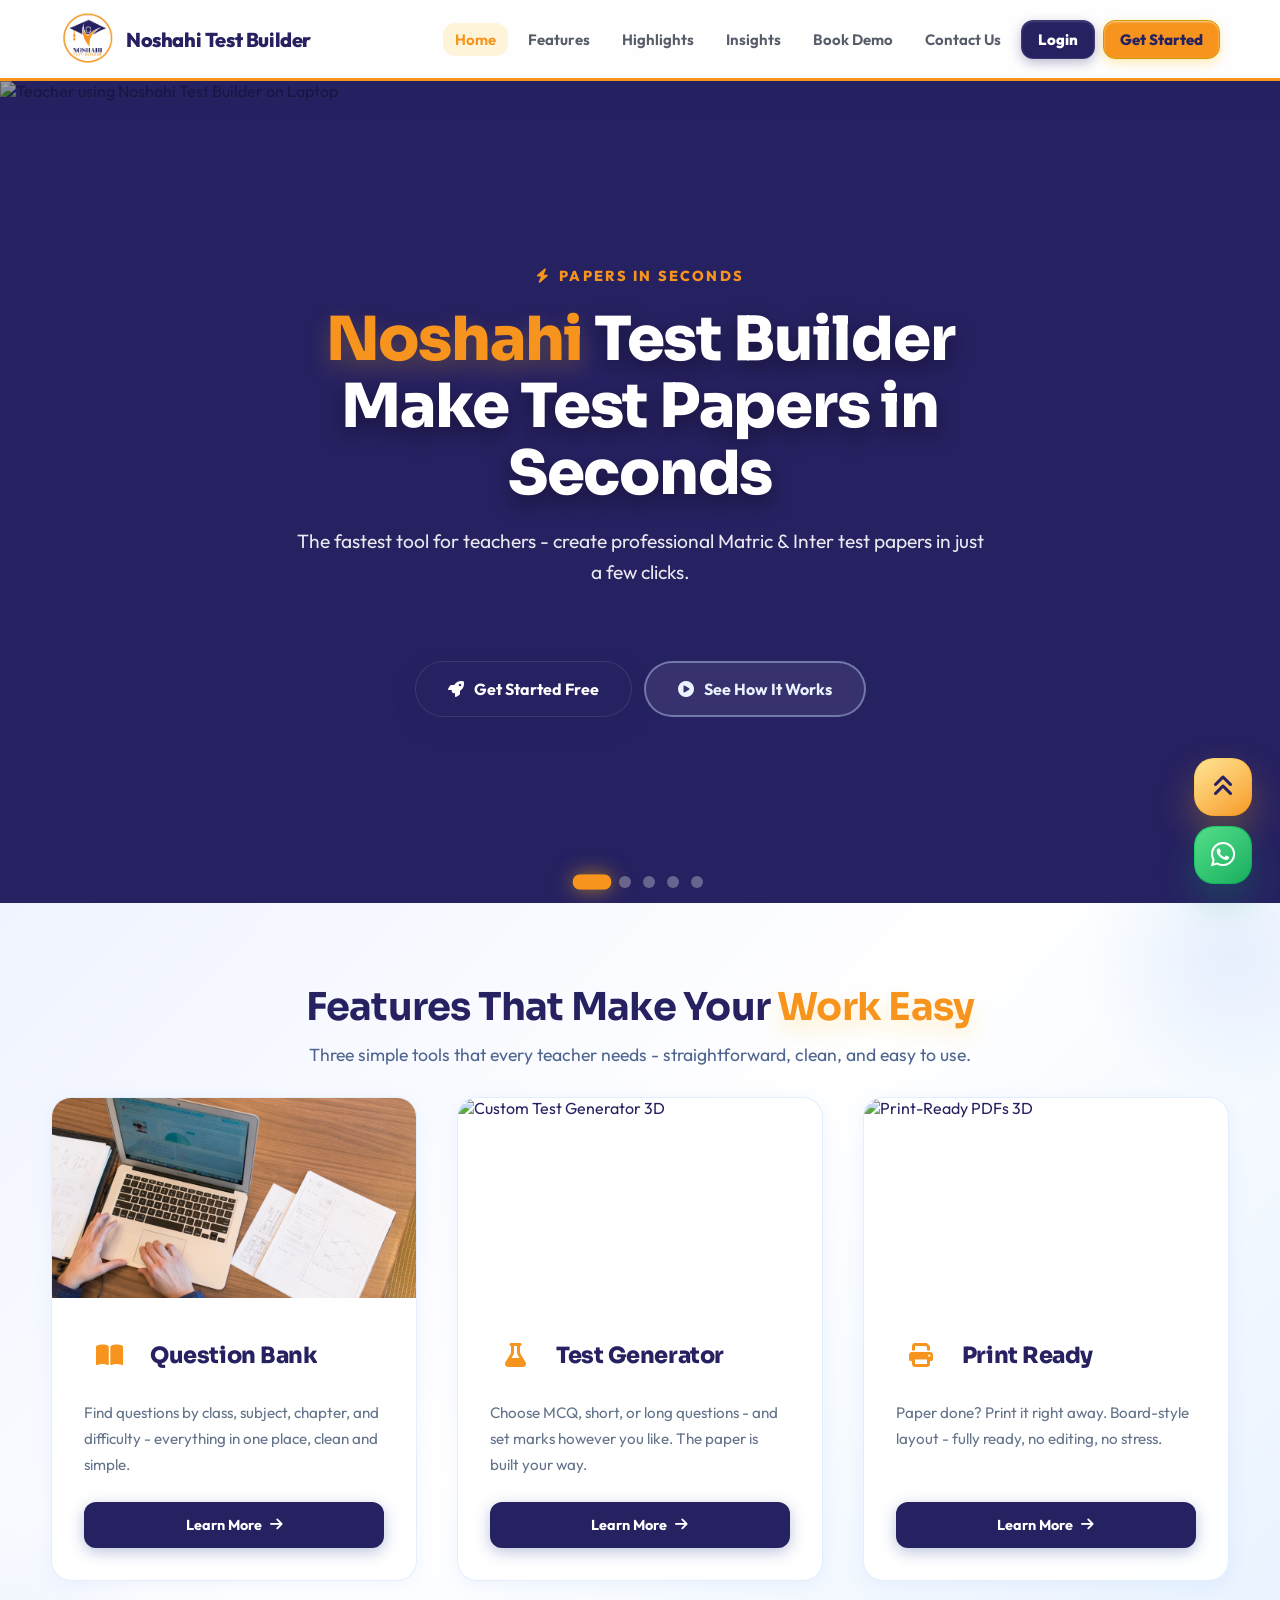
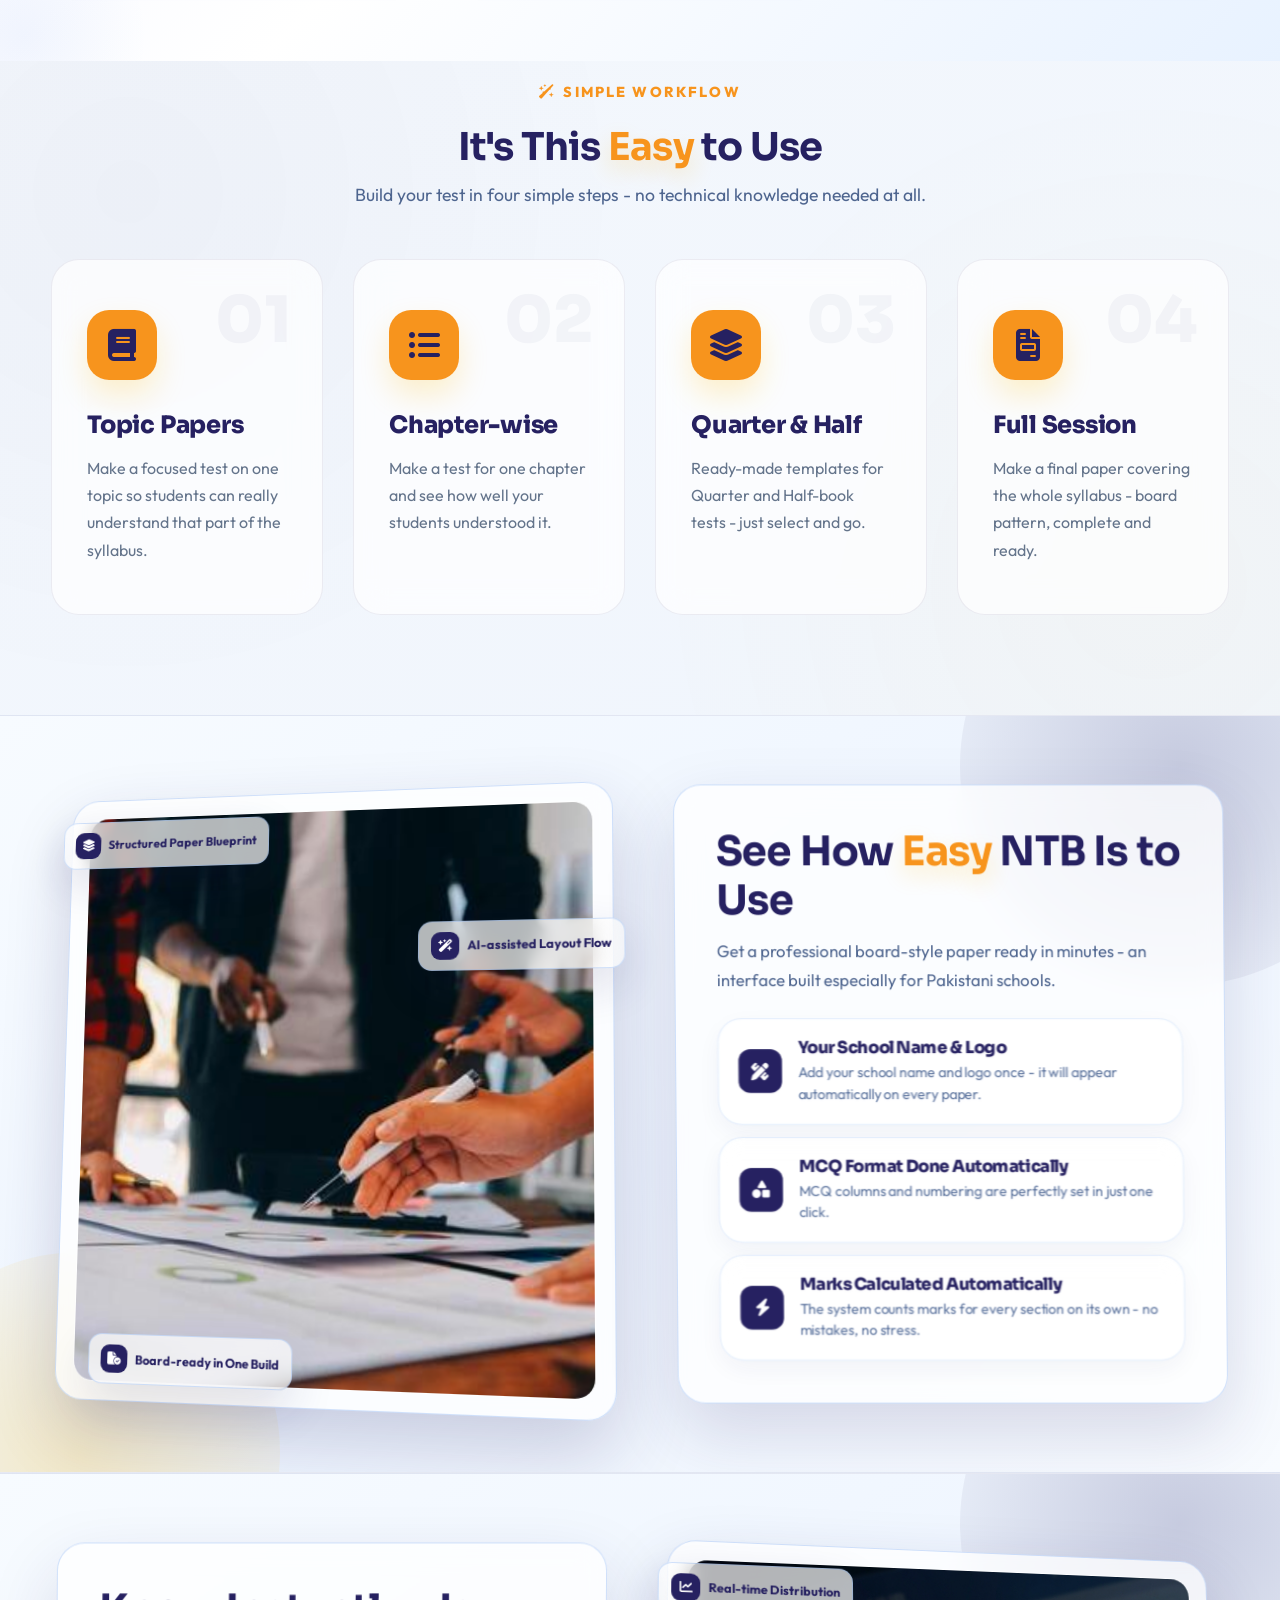
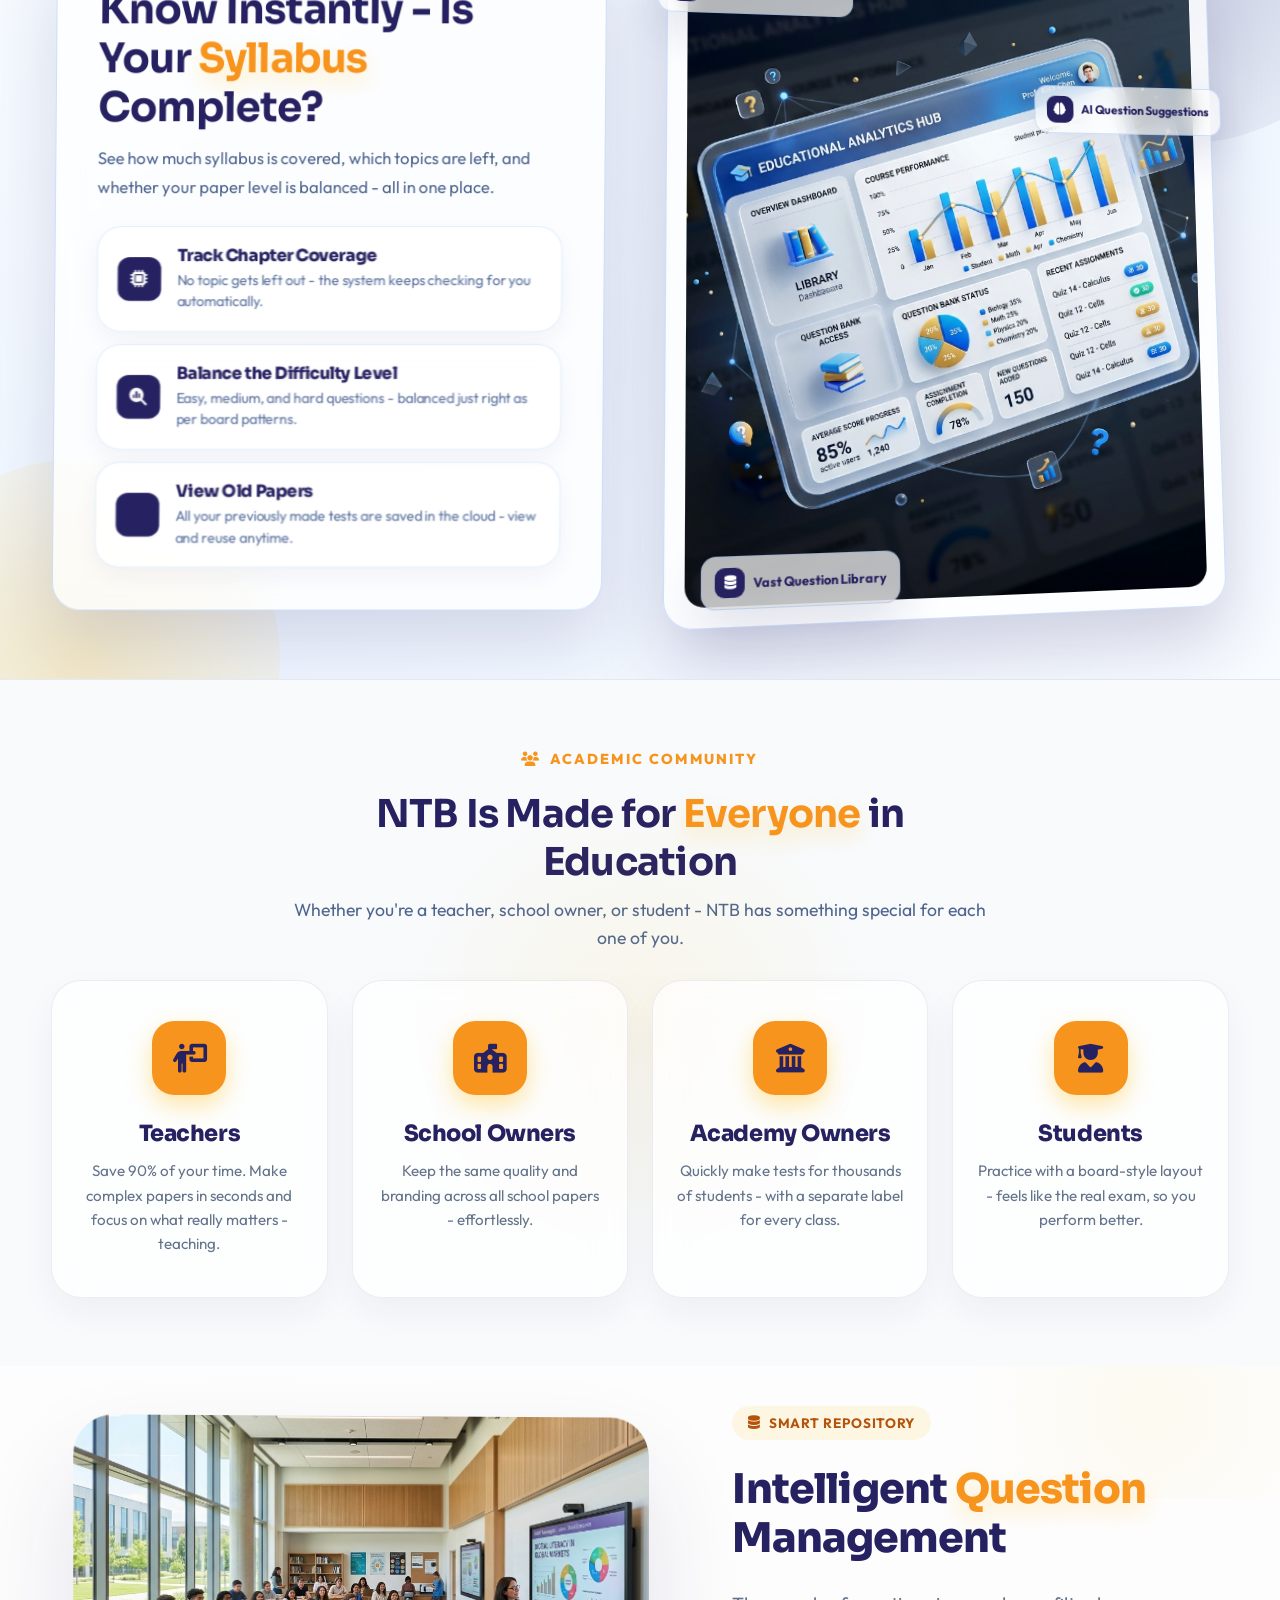
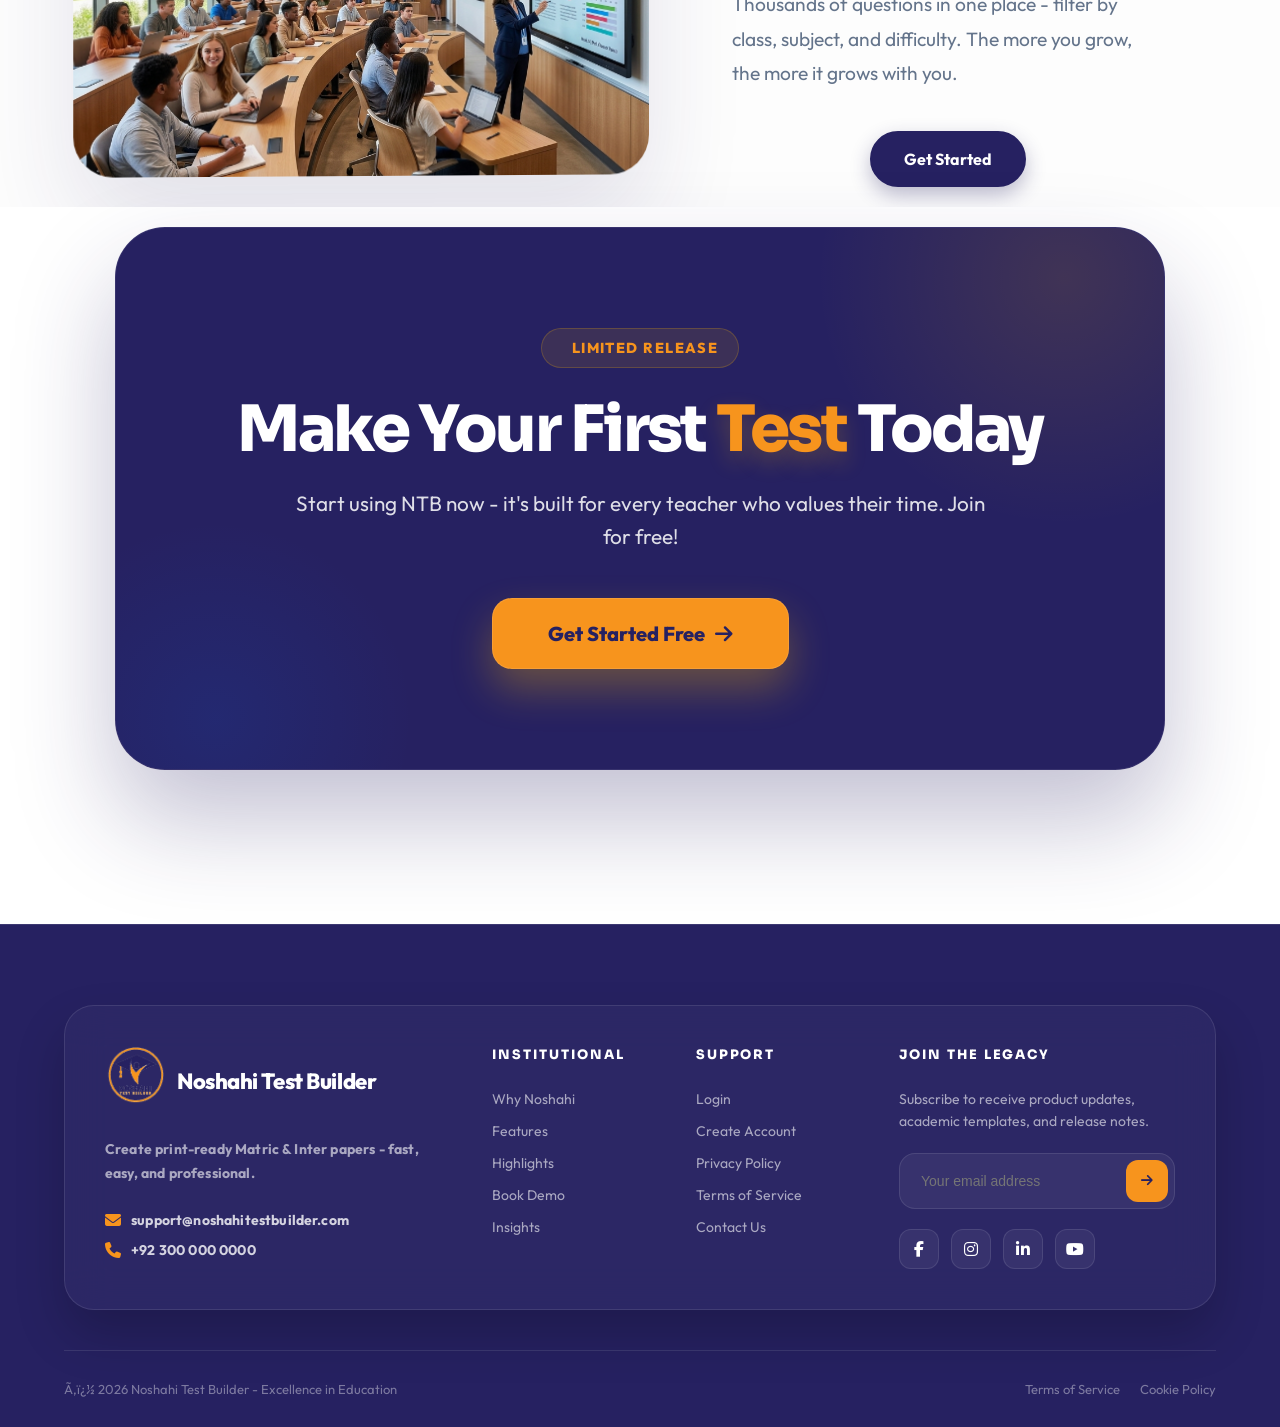
==== index.html @ 053cd624 "change" ====
﻿<!DOCTYPE html>
<html lang="en">

<head>
  <meta charset="UTF-8">
  <meta name="viewport" content="width=device-width, initial-scale=1.0">
  <title>Noshahi Test Builder</title>
  <meta name="description"
    content="Create professional, print-ready tests in minutes for Matric and Intermediate with premium 3D UI experience.">
  
  <link rel='icon' type='image/png' href='img/NTB_logo.png'>
<link rel="preconnect" href="https://fonts.googleapis.com">
  <link rel="preconnect" href="https://fonts.gstatic.com" crossorigin>
  <link
    href="https://fonts.googleapis.com/css2?family=Outfit:wght@400;500;600;700;800&family=Sora:wght@500;600;700;800&display=swap"
    rel="stylesheet">
  <link rel="stylesheet" href="https://cdnjs.cloudflare.com/ajax/libs/font-awesome/6.5.2/css/all.min.css">
  <style>
    :root {
      --primary: #262161;
      --secondary: #F7941D;
      --secondary-deep: #F7941D;
      --accent: #262161;
      --text-main: #262161;
      --text-muted: #475569;
      --white: #FFFFFF;
      --glass: rgba(255, 255, 255, 0.75);
      --glass-strong: rgba(255, 255, 255, 0.9);
      --border: rgba(38, 33, 97, 0.16);
      --container: min(1180px, 92vw);
      --shadow-soft: 0 16px 45px rgba(38, 33, 97, 0.14);
      --shadow-medium: 0 24px 60px rgba(38, 33, 97, 0.2);
      --shadow-gold: 0 16px 36px rgba(255, 184, 0, 0.32);
      --radius-lg: 24px;
      --radius-md: 16px;
    }

    * {
      margin: 0;
      padding: 0;
      box-sizing: border-box;
    }

    html {
      scroll-behavior: smooth;
    }

    body {
      font-family: "Outfit", sans-serif;
      background: linear-gradient(150deg, #F8FAFC 0%, #EEF4FD 55%, #F8FAFC 100%);
      color: var(--text-main);
      overflow-x: hidden;
    }

    h1,
    h2,
    h3,
    h4 {
      font-family: "Sora", sans-serif;
      letter-spacing: -0.02em;
    }

    p {
      color: var(--text-muted);
      line-height: 1.7;
    }

    .container {
      width: var(--container);
      margin-inline: auto;
    }

    .section {
      padding: clamp(40px, 6vw, 68px) 0;
    }

    .section-head {
      text-align: center;
      max-width: 710px;
      margin: 0 auto 28px;
    }

    .section-head h2 {
      font-size: clamp(1.78rem, 3vw, 2.62rem);
      margin-bottom: 10px;
    }

    .section-head p {
      color: #4e658f;
      font-size: 1.1rem;
      line-height: 1.6;
    }

    .brand-word {
      color: var(--secondary);
      text-shadow: 0 8px 18px rgba(255, 184, 0, 0.24);
    }

    .topbar {
      position: sticky;
      top: 0;
      z-index: 100;
      background: rgba(255, 255, 255, 0.82);
      backdrop-filter: blur(16px);
      border-bottom: 1px solid rgba(38, 33, 97, 0.1);
      box-shadow: 0 10px 30px rgba(38, 33, 97, 0.08);
    }

    .navbar {
      height: 78px;
      display: flex;
      align-items: center;
      justify-content: space-between;
      gap: 30px;
    }

    .brand {
      display: inline-flex;
      align-items: center;
      gap: 10px;
      text-decoration: none;
      color: var(--text-main);
      font-weight: 800;
      font-family: "Sora", sans-serif;
      font-size: 1.04rem;
      transition: transform 0.22s ease;
    }

    .brand:hover {
      transform: translateY(-2px);
    }

    .brand i {
      width: 42px;
      height: 42px;
      border-radius: 12px;
      display: grid;
      place-items: center;
      color: var(--text-main);
      background: linear-gradient(135deg, #F7941D, #F7941D);
      box-shadow: 0 10px 24px rgba(255, 184, 0, 0.32);
    }

    .nav-links {
      list-style: none;
      display: flex;
      align-items: center;
      gap: 18px;
      margin-left: clamp(28px, 6vw, 94px);
    }

    .nav-links a {
      text-decoration: none;
      color: rgba(15, 23, 42, 0.8);
      font-weight: 600;
      padding: 10px 12px;
      border-radius: 10px;
      transition: all 0.25s ease;
    }

    .nav-links a.active {
      color: #262161;
      background: rgba(38, 33, 97, 0.12);
      box-shadow: inset 0 0 0 1px rgba(38, 33, 97, 0.14);
    }

    .nav-links a:hover {
      color: var(--primary);
      background: rgba(38, 33, 97, 0.08);
      transform: translateY(-2px);
    }

    .dropdown {
      position: relative;
    }

    .dropdown-toggle {
      display: inline-flex;
      align-items: center;
      gap: 6px;
      cursor: pointer;
    }

    .dropdown-content {
      position: absolute;
      top: calc(100% + 10px);
      left: 0;
      min-width: 180px;
      border-radius: 14px;
      border: 1px solid rgba(38, 33, 97, 0.14);
      background: rgba(255, 255, 255, 0.95);
      backdrop-filter: blur(14px);
      box-shadow: 0 16px 34px rgba(0, 38, 95, 0.18);
      padding: 8px;
      opacity: 0;
      visibility: hidden;
      transform: translateY(8px);
      transition: all 0.22s ease;
      z-index: 30;
    }

    .dropdown:hover .dropdown-content {
      opacity: 1;
      visibility: visible;
      transform: translateY(0);
    }

    .dropdown-content a {
      display: flex;
      width: 100%;
      padding: 9px 10px;
      border-radius: 10px;
      color: #262161;
      font-weight: 600;
      background: transparent;
    }

    .dropdown-content a:hover {
      background: rgba(38, 33, 97, 0.08);
      transform: none;
    }

    .menu-btn {
      display: none;
      width: 42px;
      height: 42px;
      border-radius: 12px;
      border: 1px solid rgba(38, 33, 97, 0.2);
      background: var(--white);
      color: var(--primary);
      font-size: 1.1rem;
      cursor: pointer;
    }

    .btn {
      display: inline-flex;
      align-items: center;
      justify-content: center;
      gap: 10px;
      border-radius: 50px;
      text-decoration: none;
      font-weight: 700;
      font-family: "Outfit", sans-serif;
      border: none;
      cursor: pointer;
      transition: all 0.3s cubic-bezier(0.25, 1, 0.5, 1);
      white-space: nowrap;
      position: relative;
      overflow: hidden;
      z-index: 1;
    }

    .btn::before {
      content: '';
      position: absolute;
      top: 0;
      left: 0;
      right: 0;
      bottom: 0;
      background: linear-gradient(180deg, rgba(255, 255, 255, 0.15) 0%, rgba(255, 255, 255, 0) 100%);
      z-index: -1;
      opacity: 0;
      transition: opacity 0.3s ease;
    }

    .btn:hover::before {
      opacity: 1;
    }

    .btn-primary {
      padding: 16px 32px;
      color: var(--white);
      background: linear-gradient(135deg, #8B0000, #5a0000);
      box-shadow: 0 8px 20px rgba(139, 0, 0, 0.3);
      border: 1px solid rgba(255, 255, 255, 0.1);
    }

    .btn-primary:hover {
      transform: translateY(-3px) scale(1.02);
      box-shadow: 0 14px 28px rgba(139, 0, 0, 0.45);
    }

    .btn-gold {
      padding: 16px 32px;
      color: var(--white);
      background: #262161;
      box-shadow: 0 8px 20px rgba(38, 33, 97, 0.3);
      border: 1px solid rgba(255, 255, 255, 0.1);
    }

    .btn-gold:hover {
      transform: translateY(-3px) scale(1.02);
      background: #F7941D;
      color: #262161;
      box-shadow: 0 14px 28px rgba(255, 184, 0, 0.45);
    }

    .btn-outline {
      padding: 16px 32px;
      color: var(--white);
      background: transparent;
      border: 2px solid #ffffff;
      backdrop-filter: blur(4px);
    }

    .btn-outline:hover {
      transform: translateY(-3px) scale(1.02);
      background: rgba(255, 255, 255, 0.1);
      box-shadow: 0 14px 28px rgba(0, 0, 0, 0.2);
    }

    .hero {
      position: relative;
      overflow: hidden;
      min-height: calc(100vh - 78px);
      display: flex;
      align-items: center;
      isolation: isolate;
      background: linear-gradient(135deg, #262161 0%, #262161 100%);
    }


    /* --- Modern Hero Carousel (Fade) --- */
    .carousel {
      position: relative;
      width: 100%;
      background: #262161;
      overflow: hidden;
    }

    .carousel-inner {
      position: relative;
      width: 100%;
      min-height: calc(100vh - 78px);
    }

    .carousel-inner .item {
      position: absolute;
      inset: 0;
      opacity: 0;
      transition: opacity 1.2s cubic-bezier(0.4, 0, 0.2, 1);
      z-index: 1;
      display: flex;
      align-items: center;
      justify-content: center;
    }

    .carousel-inner .item.active {
      opacity: 1;
      z-index: 2;
    }

    .carousel-inner .item>a {
      display: block;
      width: 100%;
      height: 100%;
      position: absolute;
      inset: 0;
    }

    .carousel-inner .item img {
      width: 100%;
      height: 100%;
      object-fit: cover;
      display: block;
      filter: brightness(0.65);
    }


    .carousel-content {
      position: absolute;
      inset: 0;
      display: flex;
      align-items: center;
      justify-content: center;
      z-index: 3;
      pointer-events: none;
    }

    .carousel-content .container {
      pointer-events: auto;
    }

    .glass-overlay {
      background: transparent;
      backdrop-filter: none;
      -webkit-backdrop-filter: none;
      border: none;
      border-radius: 0;
      padding: clamp(20px, 4vw, 40px);
      max-width: 950px;
      text-align: center !important;
      box-shadow: none;
      margin: 0 auto !important;
      transform: translateY(30px);
      opacity: 0;
      transition: all 0.8s cubic-bezier(0.165, 0.84, 0.44, 1) 0.4s;
      display: flex;
      flex-direction: column;
      align-items: center;
    }


    .item.active .glass-overlay {
      transform: translateY(0);
      opacity: 1;
    }

    .glass-overlay h1 {
      color: #ffffff;
      font-size: clamp(2.2rem, 5vw, 3.8rem);
      font-weight: 800;
      line-height: 1.1;
      margin-bottom: 18px;
      text-shadow: 0 8px 20px rgba(0, 0, 0, 0.4);
    }

    .glass-overlay p {
      color: rgba(255, 255, 255, 0.9);
      font-size: clamp(1rem, 2vw, 1.2rem);
      margin-bottom: 35px;
      max-width: 700px;
      margin-inline: auto;
      line-height: 1.6;
    }

    .hero-actions {
      display: flex;
      gap: 16px;
      justify-content: center !important;
      flex-wrap: wrap;
      width: 100%;
    }


    .carousel-indicators {
      position: absolute;
      bottom: 15px;
      left: 50%;
      transform: translateX(-50%);
      display: flex;
      gap: 12px;
      list-style: none;
      z-index: 10;
      padding: 0;
      margin: 0;
    }

    .carousel-indicators li {
      width: 12px;
      height: 12px;
      border-radius: 50%;
      background: rgba(255, 255, 255, 0.3);
      cursor: pointer;
      transition: all 0.4s ease;
      border: 2px solid transparent;
    }

    .carousel-indicators li:hover {
      background: rgba(255, 255, 255, 0.6);
    }

    .carousel-indicators li.active {
      background: var(--secondary);
      transform: scale(1.3);
      box-shadow: 0 0 15px rgba(255, 184, 0, 0.6);
      width: 30px;
      border-radius: 10px;
    }

    @media (max-width: 768px) {
      .carousel-inner {
        min-height: calc(100vh - 78px);
        /* Keep full height on mobile */
      }

      .carousel-content .container {
        padding: 0 15px;
      }

      .glass-overlay {
        padding: 25px 15px;
        width: 100%;
        max-width: 100%;
      }

      .glass-overlay h1 { font-size: clamp(1.8rem, 7vw, 2.6rem); margin-bottom: 15px; }

      .glass-overlay p { font-size: 1rem; margin-bottom: 25px; line-height: 1.5; }

      .carousel-indicators { bottom: 25px; }

      .carousel-indicators li.active {
        width: 25px;
      }
    }


    .hero-particles {
      position: absolute;
      inset: 0;
      z-index: -1;
      pointer-events: none;
      overflow: hidden;
    }

    .particle {
      position: absolute;
      left: var(--x);
      bottom: -5%;
      width: var(--size);
      height: var(--size);
      border-radius: 999px;
      background: linear-gradient(145deg, rgba(38, 33, 97, 0.4), rgba(255, 184, 0, 0.34));
      animation: floatParticle var(--dur) linear infinite;
      animation-delay: var(--delay);
    }

    .hero-grid {
      display: grid;
      grid-template-columns: 1fr;
      align-items: center;
      gap: 0;
      height: 100%;
    }

    .hero-left {
      min-height: auto;
      display: flex;
      flex-direction: column;
      justify-content: center;
      padding-top: 0;
      text-align: center;
      align-items: center;
      max-width: 900px;
      margin: 0 auto;
    }

    .hero-pill {
      display: inline-flex;
      align-items: center;
      gap: 8px;
      color: var(--secondary);
      font-size: 0.9rem;
      font-weight: 800;
      letter-spacing: 0.15em;
      text-transform: uppercase;
      margin-bottom: 22px;
    }

    .hero-carousel {
      position: relative;
      min-height: 240px;
      margin-top: -6px;
      margin-bottom: 12px;
    }

    .hero-slide {
      position: absolute;
      inset: 0;
      opacity: 0;
      transform: translateY(16px);
      transition: opacity 0.55s ease, transform 0.55s ease;
      pointer-events: none;
    }

    .hero-slide.active {
      opacity: 1;
      transform: translateY(0);
      pointer-events: auto;
    }

    .hero-slide h1 {
      font-size: clamp(2.2rem, 5vw, 3.8rem);
      font-weight: 800;
      line-height: 1.1;
      color: white;
      margin-bottom: 8px;
      text-shadow: 0 12px 34px rgba(0, 0, 0, 0.3);
      text-align: left;
      word-wrap: break-word;
      overflow-wrap: break-word;
      hyphens: auto;
    }

    .hero-slide p {
      color: rgba(255, 255, 255, 0.8);
      font-size: 1.1rem;
      max-width: 520px;
      line-height: 1.6;
      margin-bottom: 0;
      text-align: left;
      word-wrap: break-word;
      overflow-wrap: break-word;
    }

    .hero-actions {
      display: flex;
      gap: 12px;
      flex-wrap: wrap;
      margin-top: 38px;
      margin-bottom: 0;
    }

    .hero .btn-outline {
      color: #eaf3ff;
      background: rgba(255, 255, 255, 0.08);
      border-color: rgba(197, 219, 255, 0.42);
    }

    .hero .btn-outline:hover {
      background: rgba(255, 255, 255, 0.16);
      box-shadow: 0 16px 36px rgba(0, 0, 0, 0.32);
    }

    .carousel-dots {
      display: flex;
      gap: 8px;
      align-items: center;
      position: absolute;
      left: 50%;
      bottom: 12px;
      transform: translateX(-50%);
      z-index: 8;
    }

    .carousel-dot {
      width: 11px;
      height: 11px;
      border-radius: 999px;
      border: 1px solid rgba(196, 216, 255, 0.45);
      background: rgba(8, 35, 94, 0.6);
      cursor: pointer;
      transition: all 0.25s ease;
    }

    .carousel-dot.active {
      width: 28px;
      background: linear-gradient(135deg, #F7941D, #F7941D);
      border-color: transparent;
    }

    .hero-right {
      position: relative;
      min-height: clamp(320px, 52vh, 470px);
      display: grid;
      place-items: center;
      perspective: 1200px;
    }

    .hero-image-wrapper {
      position: relative;
      width: min(460px, 100%);
      aspect-ratio: 1 / 1;
      border-radius: 30px;
      overflow: hidden;
      box-shadow: var(--shadow-medium);
      border: 4px solid rgba(255, 255, 255, 0.2);
      transform: rotateY(-5deg) rotateX(4deg);
      transition: transform 0.3s ease, box-shadow 0.3s ease;
    }

    .hero-image-wrapper:hover {
      transform: rotateY(-2deg) rotateX(2deg) translateY(-8px);
      box-shadow: 0 32px 64px rgba(38, 33, 97, 0.35);
    }

    .hero-image-wrapper img {
      width: 100%;
      height: 100%;
      object-fit: cover;
      display: block;
    }

    /* Modern Features Section - 3 Cards with 3D Images */
    #features {
      background: linear-gradient(135deg, #f0f4ff 0%, #ffffff 50%, #e8f2ff 100%);
      position: relative;
      overflow: hidden;
      padding: 80px 0;
    }

    #features::before {
      content: '';
      position: absolute;
      top: -100px;
      right: -100px;
      width: 300px;
      height: 300px;
      background: radial-gradient(circle, rgba(59, 130, 246, 0.1), transparent 70%);
      pointer-events: none;
    }

    #features::after {
      content: '';
      position: absolute;
      bottom: -100px;
      left: -100px;
      width: 250px;
      height: 250px;
      background: radial-gradient(circle, rgba(37, 99, 235, 0.05), transparent 70%);
      pointer-events: none;
    }

    #features .section-head h2 {
      color: #262161;
      position: relative;
      z-index: 1;
    }



    .features-grid {
      display: grid;
      grid-template-columns: repeat(3, 1fr);
      gap: 40px;
      position: relative;
      z-index: 1;
    }

    .feature-card {
      background: rgba(255, 255, 255, 0.95);
      backdrop-filter: blur(20px);
      border: 1px solid rgba(219, 234, 254, 0.8);
      border-radius: 20px;
      overflow: hidden;
      transition: all 0.4s cubic-bezier(0.25, 0.46, 0.45, 0.94);
      cursor: pointer;
      box-shadow: 0 4px 20px rgba(59, 130, 246, 0.08);
      display: flex;
      flex-direction: column;
    }

    .feature-card:hover {
      transform: translateY(-12px) scale(1.02);
      box-shadow: 0 25px 50px rgba(59, 130, 246, 0.25);
      border-color: rgba(59, 130, 246, 0.3);
    }

    .feature-3d-image {
      position: relative;
      height: 200px;
      overflow: hidden;
    }

    .feature-3d-image img {
      width: 100%;
      height: 100%;
      object-fit: cover;
      transition: transform 0.6s ease;
    }

    .feature-card:hover .feature-3d-image img {
      transform: scale(1.1);
    }

    .image-overlay {
      position: absolute;
      top: 0;
      left: 0;
      right: 0;
      bottom: 0;
      background: linear-gradient(180deg, transparent 0%, rgba(59, 130, 246, 0.1) 50%, rgba(59, 130, 246, 0.3) 100%);
      opacity: 0;
      transition: opacity 0.3s ease;
    }

    .feature-card:hover .image-overlay {
      opacity: 1;
    }

    .feature-content {
      padding: 32px;
      flex: 1;
      display: flex;
      flex-direction: column;
    }

    .feature-heading {
      display: flex;
      align-items: center;
      gap: 16px;
      margin-bottom: 20px;
    }

    .feature-icon {
      width: 50px;
      height: 50px;
      display: grid;
      place-items: center;
      font-size: 1.5rem;
      color: #F7941D;
      transition: all 0.4s cubic-bezier(0.25, 0.46, 0.45, 0.94);
      flex-shrink: 0;
    }

    .feature-card:hover .feature-icon {
      transform: rotateY(180deg) scale(1.1);
      color: #262161;
    }

    .feature-content h3 {
      font-size: 1.4rem;
      font-weight: 800;
      color: #262161;
      margin: 0;
      transition: color 0.3s ease;
      line-height: 1.2;
      white-space: nowrap;
      overflow: hidden;
      text-overflow: ellipsis;
    }

    .feature-card:hover .feature-content h3 {
      color: #F7941D;
    }

    .feature-content p {
      color: #64748b;
      line-height: 1.7;
      margin-bottom: 24px;
      font-size: 0.95rem;
      flex: 1;
      transition: color 0.3s ease;
    }

    .feature-card:hover .feature-content p {
      color: #475569;
    }

    .feature-btn {
      background: #262161;
      color: white;
      border: none;
      border-radius: 12px;
      padding: 14px 24px;
      font-size: 0.9rem;
      font-weight: 700;
      cursor: pointer;
      transition: all 0.3s cubic-bezier(0.25, 0.46, 0.45, 0.94);
      display: flex;
      align-items: center;
      justify-content: center;
      gap: 8px;
      box-shadow: 0 4px 15px rgba(30, 58, 138, 0.3);
      position: relative;
      overflow: hidden;
      text-decoration: none;
    }

    .feature-btn::before {
      content: '';
      position: absolute;
      top: 0;
      left: -100%;
      width: 100%;
      height: 100%;
      background: linear-gradient(90deg, transparent, rgba(255, 255, 255, 0.3), transparent);
      transition: left 0.5s ease;
    }

    .feature-btn:hover::before {
      left: 100%;
    }

    .feature-btn:hover {
      transform: translateY(-2px);
      box-shadow: 0 8px 25px rgba(255, 184, 0, 0.4);
      background: linear-gradient(135deg, #F7941D, #F7941D);
      color: #262161;
    }

    .feature-btn:active {
      transform: translateY(0);
      box-shadow: 0 4px 15px rgba(30, 58, 138, 0.3);
    }

    .feature-btn i {
      transition: transform 0.3s ease;
    }

    .feature-btn:hover i {
      transform: translateX(4px);
    }

    /* Responsive Design for Features */
    @media (max-width: 1024px) {
      .features-grid {
        grid-template-columns: 1fr;
        gap: 30px;
      }

      .feature-3d-image {
        height: 180px;
      }
    }

    @media (max-width: 768px) {
      #features {
        padding: 60px 0;
      }

      .features-grid {
        grid-template-columns: 1fr;
        gap: 30px;
      }

      .feature-3d-image {
        height: 160px;
      }

      .feature-content {
        padding: 24px;
      }

      .feature-heading {
        gap: 12px;
        margin-bottom: 16px;
      }

      .feature-icon {
        width: 45px;
        height: 45px;
        font-size: 1.3rem;
      }

      .feature-content h3 {
        font-size: 1.2rem;
      }

      .feature-content p {
        font-size: 0.9rem;
        margin-bottom: 20px;
      }

      .feature-btn {
        padding: 12px 20px;
        font-size: 0.85rem;
        align-self: center;
      }

      .feature-card:hover {
        transform: translateY(-8px) scale(1.01);
      }
    }

    @media (max-width: 480px) {
      .features-grid {
        gap: 20px;
      }

      .feature-3d-image {
        height: 140px;
      }

      .feature-content {
        padding: 20px;
      }

      .feature-heading {
        flex-direction: column;
        text-align: center;
        gap: 12px;
      }

      .feature-icon {
        width: 40px;
        height: 40px;
        font-size: 1.2rem;
      }

      .feature-content h3 {
        font-size: 1.1rem;
        text-align: center;
      }

      .feature-btn {
        padding: 12px 20px;
        font-size: 0.85rem;
        align-self: center;
      }
    }

    /* --- Smart Workflow Section --- */
    .smart-workflow { position: relative; padding: 20px 0 100px;
      background: radial-gradient(circle at 10% 20%, rgba(38, 33, 97, 0.03) 0%, transparent 40%),
        radial-gradient(circle at 90% 80%, rgba(255, 184, 0, 0.03) 0%, transparent 40%);
      overflow: hidden;
    }

    .workflow-grid {
      display: grid;
      grid-template-columns: repeat(auto-fit, minmax(260px, 1fr));
      gap: 30px;
      margin-top: 50px;
      position: relative;
      z-index: 2;
    }

    .workflow-card {
      background: rgba(255, 255, 255, 0.7);
      backdrop-filter: blur(15px);
      -webkit-backdrop-filter: blur(15px);
      border: 1px solid rgba(38, 33, 97, 0.08);
      border-radius: 28px;
      padding: 50px 35px;
      position: relative;
      transition: all 0.5s cubic-bezier(0.175, 0.885, 0.32, 1.275);
      cursor: pointer;
      display: flex;
      flex-direction: column;
      align-items: flex-start;
      text-align: left;
    }

    .workflow-card:hover {
      transform: translateY(-15px) rotateX(5deg);
      box-shadow: 0 40px 80px rgba(38, 33, 97, 0.12);
      background: #ffffff;
      border-color: var(--secondary);
    }

    .workflow-card::after {
      content: '';
      position: absolute;
      bottom: 0;
      left: 0;
      right: 0;
      height: 6px;
      background: linear-gradient(90deg, var(--primary), var(--secondary));
      transform: scaleX(0);
      transform-origin: left;
      transition: transform 0.4s ease;
      border-radius: 0 0 28px 28px;
    }

    .workflow-card:hover::after {
      transform: scaleX(1);
    }

    .workflow-step-num {
      position: absolute;
      top: 20px;
      right: 30px;
      font-size: 4rem;
      font-weight: 900;
      font-family: "Sora", sans-serif;
      color: rgba(38, 33, 97, 0.04);
      transition: all 0.4s ease;
      user-select: none;
    }

    .workflow-card:hover .workflow-step-num {
      color: rgba(255, 184, 0, 0.12);
      transform: scale(1.1) translateY(10px);
    }

    .workflow-icon {
      width: 70px;
      height: 70px;
      border-radius: 22px;
      background: linear-gradient(135deg, var(--secondary), #F7941D);
      display: grid;
      place-items: center;
      margin-bottom: 30px;
      color: #262161;
      font-size: 2rem;
      box-shadow: 0 15px 30px rgba(255, 184, 0, 0.2);
      transition: all 0.5s cubic-bezier(0.175, 0.885, 0.32, 1.275);
      position: relative;
      z-index: 2;
    }

    .workflow-card:hover .workflow-icon {
      transform: rotateY(180deg) scale(1.1);
      background: linear-gradient(135deg, #262161, #262161);
      color: #ffffff;
      box-shadow: 0 20px 40px rgba(38, 33, 97, 0.3);
    }

    .workflow-card h3 {
      font-size: 1.5rem;
      font-weight: 800;
      color: #262161;
      margin-bottom: 15px;
      letter-spacing: -0.01em;
      transition: color 0.4s ease;
    }

    .workflow-card p {
      color: #64748b;
      line-height: 1.7;
      font-size: 1rem;
      margin: 0;
    }

    .workflow-card:hover h3 {
      color: var(--secondary);
    }


    @media (max-width: 768px) { .smart-workflow { padding: 10px 0 70px; }

      .workflow-card {
        padding: 40px 30px;
      }

      .workflow-step-num {
        font-size: 3rem;
      }
    }


    @media (max-width: 1080px) {
      .process-container {
        justify-content: center;
        gap: 60px;
      }

      .process-connector {
        display: none;
      }
    }


    .showcase-section {
      position: relative;
      overflow: hidden;
      background: linear-gradient(145deg, #f7fbff 0%, #eef5ff 55%, #f8fbff 100%);
      border-top: 1px solid rgba(38, 33, 97, 0.08);
      border-bottom: 1px solid rgba(38, 33, 97, 0.08);
    }

    .showcase-section::before {
      content: "";
      position: absolute;
      width: 440px;
      height: 440px;
      border-radius: 999px;
      background: radial-gradient(circle, rgba(38, 33, 97, 0.2), rgba(38, 33, 97, 0));
      top: -170px;
      right: -120px;
      pointer-events: none;
    }

    .showcase-section::after {
      content: "";
      position: absolute;
      width: 400px;
      height: 400px;
      border-radius: 999px;
      background: radial-gradient(circle, rgba(255, 184, 0, 0.22), rgba(255, 184, 0, 0));
      left: -120px;
      bottom: -180px;
      pointer-events: none;
    }

    .showcase-particles {
      position: absolute;
      inset: 0;
      pointer-events: none;
      overflow: hidden;
      z-index: 0;
    }

    .showcase-particle {
      position: absolute;
      left: var(--x);
      bottom: -14%;
      width: var(--size);
      height: var(--size);
      border-radius: 999px;
      background: linear-gradient(135deg, rgba(38, 33, 97, 0.35), rgba(255, 184, 0, 0.28));
      filter: blur(0.6px);
      animation: floatShowcaseUp var(--dur) linear infinite;
      animation-delay: var(--delay);
    }

    .showcase-wrap {
      display: grid;
      grid-template-columns: 1fr 1fr;
      align-items: center;
      gap: clamp(32px, 6vw, 64px);
      position: relative;
      z-index: 1;
    }

    .showcase-section.reversed .showcase-wrap {
      direction: rtl;
      /* Simple way to swap grid columns */
    }

    .showcase-section.reversed .showcase-wrap>* {
      direction: ltr;
      /* Reset direction for children */
    }

    .showcase-visual {
      position: relative;
      perspective: 1200px;
      height: 100%;
      display: flex;
    }

    .showcase-main {
      position: relative;
      border-radius: 28px;
      padding: 18px;
      background: rgba(255, 255, 255, 0.74);
      border: 1px solid rgba(126, 170, 240, 0.36);
      backdrop-filter: blur(14px);
      box-shadow: 0 30px 70px rgba(38, 33, 97, 0.2);
      transform: rotateY(-9deg) rotateX(5deg);
      transition: all 0.4s cubic-bezier(0.175, 0.885, 0.32, 1.275);
      overflow: visible;
      flex: 1;
      display: flex;
      flex-direction: column;
    }

    .showcase-main:hover {
      transform: rotateY(-4deg) rotateX(2deg) translateY(-12px);
      box-shadow: 0 45px 85px rgba(38, 33, 97, 0.3);
    }

    .showcase-section.reversed .showcase-main {
      transform: rotateY(9deg) rotateX(5deg);
    }

    .showcase-section.reversed .showcase-main:hover {
      transform: rotateY(4deg) rotateX(2deg) translateY(-12px);
    }

    .showcase-main img {
      width: 100%;
      height: 100%;
      object-fit: cover;
      border-radius: 20px;
      border: 1px solid rgba(255, 255, 255, 0.64);
      filter: saturate(1.05) contrast(1.04);
      flex: 1;
    }

    .showcase-glass {
      position: absolute;
      border-radius: 14px;
      background: rgba(255, 255, 255, 0.7);
      border: 1px solid rgba(118, 167, 244, 0.34);
      backdrop-filter: blur(10px);
      box-shadow: var(--shadow-soft);
      padding: 10px 12px;
      display: flex;
      align-items: center;
      gap: 8px;
      transition: transform 0.25s ease, box-shadow 0.25s ease;
    }

    .showcase-glass:hover {
      transform: translateY(-6px) scale(1.04);
      box-shadow: 0 24px 45px rgba(38, 33, 97, 0.24);
    }

    .showcase-glass i {
      width: 28px;
      height: 28px;
      border-radius: 9px;
      display: grid;
      place-items: center;
      color: var(--white);
      background: linear-gradient(135deg, var(--primary), var(--accent));
      flex-shrink: 0;
      font-size: 0.8rem;
    }

    .showcase-glass span {
      font-size: 0.79rem;
      font-weight: 700;
      color: var(--primary);
      line-height: 1.35;
    }

    .showcase-glass.one {
      left: -10px;
      top: 22px;
    }

    .showcase-glass.two {
      right: -12px;
      top: 136px;
    }

    .showcase-glass.three {
      left: 34px;
      bottom: 16px;
    }

    .showcase-side {
      position: relative;
      border-radius: 28px;
      padding: clamp(24px, 4vw, 42px);
      background: rgba(255, 255, 255, 0.74);
      border: 1px solid rgba(126, 170, 240, 0.36);
      backdrop-filter: blur(14px);
      box-shadow: 0 30px 70px rgba(38, 33, 97, 0.15);
      transform: rotateY(9deg) rotateX(3deg);
      transition: all 0.4s cubic-bezier(0.175, 0.885, 0.32, 1.275);
    }

    .showcase-side:hover {
      transform: rotateY(4deg) rotateX(1deg) translateY(-12px);
      box-shadow: 0 45px 85px rgba(38, 33, 97, 0.25);
    }

    .showcase-section.reversed .showcase-side {
      transform: rotateY(-9deg) rotateX(3deg);
    }

    .showcase-section.reversed .showcase-side:hover {
      transform: rotateY(-4deg) rotateX(1deg) translateY(-12px);
    }

    .showcase-side h2 {
      font-size: clamp(1.8rem, 3.2vw, 2.56rem);
      color: #262161;
      margin-bottom: 12px;
      line-height: 1.2;
    }

    .showcase-side p {
      color: #4e658f;
      margin-bottom: 24px;
      font-size: 1.05rem;
    }

    .showcase-mini-grid {
      display: grid;
      gap: 12px;
    }

    .showcase-mini {
      border-radius: var(--radius-lg);
      background: rgba(255, 255, 255, 0.6);
      border: 1px solid rgba(117, 164, 238, 0.2);
      padding: 18px 20px;
      box-shadow: 0 8px 24px rgba(38, 33, 97, 0.05);
      position: relative;
      backdrop-filter: blur(12px);
      transition: all 0.4s cubic-bezier(0.175, 0.885, 0.32, 1.275);
      display: flex;
      align-items: center;
      gap: 16px;
      cursor: pointer;
      overflow: hidden;
    }

    .showcase-mini:hover {
      transform: translateX(12px) scale(1.02);
      background: rgba(255, 255, 255, 0.95);
      border-color: var(--secondary);
      box-shadow: 0 20px 40px rgba(38, 33, 97, 0.15);
    }

    .showcase-section.reversed .showcase-mini:hover {
      transform: translateX(-12px) scale(1.02);
    }

    .showcase-mini i {
      width: 44px;
      height: 44px;
      border-radius: 12px;
      display: grid;
      place-items: center;
      color: var(--white);
      background: linear-gradient(135deg, var(--primary), var(--accent));
      flex-shrink: 0;
      font-size: 1.1rem;
      transition: all 0.4s ease;
    }

    .showcase-mini:hover i {
      transform: rotate(12deg) scale(1.1);
      background: linear-gradient(135deg, var(--secondary), var(--secondary-deep));
      color: var(--primary);
      box-shadow: 0 8px 20px rgba(255, 184, 0, 0.4);
    }

    .showcase-mini h4 {
      color: #262161;
      font-size: 1.05rem;
      font-weight: 800;
      margin-bottom: 4px;
      transition: color 0.3s ease;
    }

    .showcase-mini:hover h4 {
      color: var(--primary);
    }

    .showcase-mini p {
      font-size: 0.9rem;
      color: #58709b;
      line-height: 1.5;
      margin-bottom: 0;
    }

    .role-grid {
      display: grid;
      grid-template-columns: repeat(4, minmax(0, 1fr));
      gap: 24px;
      position: relative;
      z-index: 2;
    }

    .user-card {
      text-align: center;
      padding: 40px 24px;
      border-radius: 30px;
      background: rgba(255, 255, 255, 0.7);
      backdrop-filter: blur(15px);
      -webkit-backdrop-filter: blur(15px);
      border: 1px solid rgba(38, 33, 97, 0.08);
      box-shadow: 0 15px 35px rgba(38, 33, 97, 0.05);
      position: relative;
      overflow: hidden;
      isolation: isolate;
      transition: all 0.5s cubic-bezier(0.25, 0.46, 0.45, 0.94);
      cursor: pointer;
      display: flex;
      flex-direction: column;
      align-items: center;
    }

    .user-card::before {
      content: "";
      position: absolute;
      inset: 0;
      background: linear-gradient(145deg, #262161 0%, #262161 100%);
      opacity: 0;
      transition: opacity 0.5s ease;
      z-index: -1;
    }

    .user-card:hover {
      transform: translateY(-15px) scale(1.02) perspective(1000px) rotateX(5deg);
      box-shadow: 0 30px 60px rgba(38, 33, 97, 0.25);
      border-color: var(--secondary);
    }

    .user-card:hover::before {
      opacity: 1;
    }

    .user-icon {
      width: 74px;
      height: 74px;
      margin: 0 auto 24px;
      border-radius: 22px;
      display: grid;
      place-items: center;
      color: #262161;
      background: linear-gradient(135deg, #F7941D, #F7941D);
      box-shadow: 0 10px 25px rgba(255, 184, 0, 0.35);
      font-size: 1.8rem;
      transition: all 0.5s cubic-bezier(0.175, 0.885, 0.32, 1.275);
      position: relative;
    }

    .user-card:hover .user-icon {
      transform: rotateY(180deg) scale(1.1);
      background: #ffffff;
      color: #262161;
      box-shadow: 0 15px 30px rgba(0, 0, 0, 0.2);
    }

    .user-card h3 {
      color: #262161;
      font-size: 1.4rem;
      font-weight: 800;
      margin-bottom: 12px;
      transition: color 0.4s ease;
    }

    .user-card p {
      color: #64748b;
      font-size: 0.95rem;
      line-height: 1.6;
      transition: color 0.4s ease;
    }

    .user-card:hover h3 {
      color: var(--secondary);
    }

    .user-card:hover p {
      color: rgba(255, 255, 255, 0.9);
    }

    .roles-bg-decoration {
      position: absolute;
      width: 500px;
      height: 500px;
      background: radial-gradient(circle, rgba(255, 184, 0, 0.08), transparent 70%);
      top: 50%;
      left: 50%;
      transform: translate(-50%, -50%);
      pointer-events: none;
      z-index: 1;
    }

    @media (max-width: 1024px) {
      .role-grid {
        grid-template-columns: repeat(2, 1fr);
      }
    }

    @media (max-width: 600px) {
      .role-grid {
        grid-template-columns: 1fr;
      }

      .user-card {
        padding: 30px 20px;
      }
    }

    /* --- Split Showcase Section --- */
    .split-showcase { padding: 40px 0 20px; background: #fdfdfd;
      position: relative;
      overflow: hidden;
    }

    .split-showcase::before {
      content: '';
      position: absolute;
      top: -10%;
      right: -10%;
      width: 40%;
      height: 40%;
      background: radial-gradient(circle, rgba(255, 184, 0, 0.05), transparent 70%);
      pointer-events: none;
    }

    .showcase-grid {
      display: grid;
      grid-template-columns: 1.1fr 0.9fr;
      gap: 80px;
      align-items: center;
      max-width: 1300px;
      margin: 0 auto;
      padding: 0 25px;
    }

    .showcase-left {
      position: relative;
      border-radius: 40px;
      overflow: hidden;
      box-shadow: 0 50px 100px rgba(38, 33, 97, 0.12);
      aspect-ratio: 16 / 10;
      background: #f1f5f9;
      transform: perspective(1000px) rotateY(2deg);
    }

    .showcase-carousel-inner {
      width: 100%;
      height: 100%;
      position: relative;
    }

    .showcase-slide {
      position: absolute;
      inset: 0;
      opacity: 0;
      transition: opacity 1s cubic-bezier(0.4, 0, 0.2, 1);
      z-index: 1;
    }

    .showcase-slide.active {
      opacity: 1;
      z-index: 2;
    }

    .showcase-slide img {
      width: 100%;
      height: 100%;
      object-fit: cover;
      transform: scale(1.05);
      transition: transform 6s ease;
    }

    .showcase-slide.active img {
      transform: scale(1);
    }

    .showcase-right {
      padding-right: 40px;
    }

    .showcase-content-item {
      display: none;
      opacity: 0;
      transform: translateY(20px);
      transition: all 0.6s cubic-bezier(0.165, 0.84, 0.44, 1);
    }

    .showcase-content-item.active {
      display: block;
      opacity: 1;
      transform: translateY(0);
    }

    .showcase-pill {
      display: inline-flex;
      align-items: center;
      gap: 8px;
      padding: 8px 16px;
      background: rgba(255, 184, 0, 0.1);
      color: #b45309;
      border-radius: 100px;
      font-size: 0.85rem;
      font-weight: 700;
      margin-bottom: 25px;
      text-transform: uppercase;
      letter-spacing: 0.05em;
    }

    .showcase-right h2 {
      font-size: clamp(1.8rem, 3.2vw, 2.8rem);
      color: #262161;
      font-weight: 900;
      line-height: 1.2;
      margin-bottom: 24px;
      letter-spacing: -0.02em;
      max-width: 450px;
    }


    .showcase-right p {
      font-size: 1.2rem;
      color: #64748b;
      line-height: 1.8;
      margin-bottom: 40px;
    }

    .showcase-nav {
      display: flex;
      gap: 15px;
      margin-top: 25px;
      justify-content: flex-start;
    }

    .split-showcase .btn-gold {
      background: #262161;
      color: #ffffff;
      border: 2px solid #262161;
      transition: all 0.4s ease;
    }

    .split-showcase .btn-gold:hover {
      background: #F7941D;
      color: #262161;
      border-color: #F7941D;
      box-shadow: 0 12px 25px rgba(255, 184, 0, 0.4);
      transform: translateY(-3px);
    }


    .showcase-dot {
      width: 12px;
      height: 12px;
      background: #e2e8f0;
      border-radius: 50%;
      cursor: pointer;
      transition: all 0.4s cubic-bezier(0.175, 0.885, 0.32, 1.275);
      border: 2px solid transparent;
    }

    .showcase-dot.active {
      background: var(--secondary);
      transform: scale(1.4);
      border-color: #ffffff;
      box-shadow: 0 0 15px rgba(255, 184, 0, 0.4);
      width: 40px;
      border-radius: 20px;
    }



    /* --- Modern CTA Section --- */
    .cta { padding: 20px 0 clamp(80px, 12vw, 160px);
      background: #ffffff;
      position: relative;
    }

    .cta-container {
      max-width: 1100px;
      margin: 0 auto;
      padding: 0 25px;
    }

    .cta-glass-card {
      background: linear-gradient(135deg, #262161 0%, #262161 100%);
      border-radius: 50px;
      padding: clamp(60px, 10vw, 100px) 40px;
      text-align: center;
      position: relative;
      overflow: hidden;
      box-shadow: 0 50px 100px rgba(38, 33, 97, 0.28);
      border: 1px solid rgba(255, 255, 255, 0.08);
      isolation: isolate;
    }

    .cta-glass-card::before {
      content: '';
      position: absolute;
      width: 500px;
      height: 500px;
      background: radial-gradient(circle, rgba(255, 184, 0, 0.12), transparent 70%);
      top: -200px;
      right: -150px;
      z-index: -1;
      animation: pulseGlow 8s infinite alternate;
    }

    .cta-glass-card::after {
      content: '';
      position: absolute;
      width: 400px;
      height: 400px;
      background: radial-gradient(circle, rgba(13, 110, 253, 0.1), transparent 70%);
      bottom: -150px;
      left: -100px;
      z-index: -1;
      animation: pulseGlow 10s infinite alternate-reverse;
    }

    @keyframes pulseGlow {
      0% {
        transform: scale(1) translate(0, 0);
        opacity: 0.5;
      }

      100% {
        transform: scale(1.3) translate(-20px, 20px);
        opacity: 0.8;
      }
    }

    .cta-pill {
      display: inline-flex;
      align-items: center;
      gap: 10px;
      background: rgba(255, 184, 0, 0.1);
      color: var(--secondary);
      padding: 10px 20px;
      border-radius: 100px;
      font-size: 0.9rem;
      font-weight: 800;
      margin-bottom: 30px;
      text-transform: uppercase;
      letter-spacing: 0.1em;
      border: 1px solid rgba(255, 184, 0, 0.2);
    }

    .cta-glass-card h2 {
      color: #ffffff;
      font-size: clamp(2.4rem, 5vw, 4.2rem);
      font-weight: 900;
      margin-bottom: 25px;
      line-height: 1;
      letter-spacing: -0.04em;
    }

    .cta-glass-card p {
      color: rgba(255, 255, 255, 0.85);
      font-size: 1.3rem;
      max-width: 700px;
      margin: 0 auto 45px;
      line-height: 1.6;
    }

    .cta-glass-card .btn-gold {
      background: #F7941D;
      color: #262161;
      padding: 22px 55px;
      font-size: 1.25rem;
      font-weight: 800;
      border-radius: 20px;
      box-shadow: 0 20px 40px rgba(255, 184, 0, 0.3);
    }

    .cta-glass-card .btn-gold:hover {
      background: #ffffff;
      color: #262161;
      transform: translateY(-8px) scale(1.05);
      box-shadow: 0 30px 60px rgba(0, 0, 0, 0.4);
    }

    @media (max-width: 768px) {
      .cta-glass-card {
        padding: 60px 20px;
        border-radius: 30px;
      }

      .cta-glass-card h2 {
        font-size: 2.5rem;
      }

      .cta-glass-card p {
        font-size: 1.1rem;
      }
    }

    footer {
      padding: 42px 0 48px;
      background: #262161;
      border-top: 1px solid rgba(173, 206, 255, 0.24);
      position: relative;
      overflow: hidden;
    }

    footer::before {
      display: none;
    }

    footer::after {
      content: "";
      position: absolute;
      width: 280px;
      height: 280px;
      border-radius: 999px;
      left: -120px;
      bottom: -140px;
      background: radial-gradient(circle, rgba(38, 33, 97, 0.46), rgba(38, 33, 97, 0));
      pointer-events: none;
    }

    .footer-wrap {
      width: var(--container);
      margin-inline: auto;
      position: relative;
      z-index: 1;
      display: flex;
      align-items: center;
      justify-content: space-between;
      gap: 18px;
      padding: 18px 20px;
      border-radius: 18px;
      border: 1px solid rgba(183, 211, 255, 0.26);
      background: linear-gradient(155deg, rgba(255, 255, 255, 0.16), rgba(255, 255, 255, 0.08));
      box-shadow: 0 24px 50px rgba(0, 6, 34, 0.35);
      backdrop-filter: blur(12px);
    }

    .footer-brand {
      color: #edf5ff;
      font-weight: 700;
      letter-spacing: 0.01em;
      display: flex;
      flex-direction: column;
      gap: 2px;
    }

    .footer-brand small {
      color: #c6dbff;
      font-size: 0.86rem;
      font-weight: 500;
    }

    .footer-get {
      display: inline-flex;
      align-items: center;
      justify-content: center;
      text-decoration: none;
      color: #262161;
      font-weight: 800;
      padding: 11px 18px;
      border-radius: 12px;
      background: linear-gradient(135deg, #F7941D, #F7941D);
      box-shadow: 0 10px 22px rgba(255, 184, 0, 0.35);
      transition: transform 0.24s ease, box-shadow 0.24s ease;
    }

    .footer-get:hover {
      transform: translateY(-3px);
      box-shadow: 0 14px 28px rgba(255, 184, 0, 0.44);
    }

    @keyframes spin {
      from {
        transform: rotate(0deg);
      }

      to {
        transform: rotate(360deg);
      }
    }

    @keyframes spinReverse {
      from {
        transform: translateY(-50%) rotate(0deg);
      }

      to {
        transform: translateY(-50%) rotate(-360deg);
      }
    }

    @keyframes floatParticle {
      0% {
        transform: translateY(0) scale(0.85);
        opacity: 0;
      }

      15% {
        opacity: 0.58;
      }

      100% {
        transform: translateY(-120vh) scale(1.15);
        opacity: 0;
      }
    }

    @keyframes gradientShift {
      0% {
        background-position: 0% 50%;
      }

      50% {
        background-position: 100% 50%;
      }

      100% {
        background-position: 0% 50%;
      }
    }

    @keyframes heroPan {
      0% {
        transform: scale(1.05) translateX(-1.2%) translateY(-0.6%);
      }

      100% {
        transform: scale(1.1) translateX(1.3%) translateY(0.6%);
      }
    }

    @keyframes floatShowcase {
      0% {
        transform: translateY(0) scale(0.95);
        opacity: 0.25;
      }

      100% {
        transform: translateY(-16px) scale(1.14);
        opacity: 0.8;
      }
    }

    @keyframes floatShowcaseUp {
      0% {
        transform: translateY(0) scale(0.82);
        opacity: 0;
      }

      12% {
        opacity: 0.55;
      }

      100% {
        transform: translateY(-130vh) scale(1.24);
        opacity: 0;
      }
    }

    @keyframes stepFlow {

      0%,
      15%,
      100% {
        opacity: 0.06;
        transform: translateX(-40%);
      }

      24%,
      36% {
        opacity: 1;
        transform: translateX(0%);
      }

      46% {
        opacity: 0.1;
        transform: translateX(35%);
      }
    }

    @keyframes stepGlow {

      0%,
      15%,
      100% {
        transform: scale(1);
        box-shadow: var(--shadow-soft);
      }

      24%,
      36% {
        transform: scale(1.08);
        box-shadow: 0 0 0 6px rgba(255, 184, 0, 0.18), 0 22px 42px rgba(38, 33, 97, 0.34);
      }
    }

    @keyframes highlightFloat {

      0%,
      100% {
        transform: translateY(0);
      }

      50% {
        transform: translateY(-4px);
      }
    }

    @media (max-width: 1080px) {

      .hero-grid,
      .showcase-wrap {
        grid-template-columns: 1fr;
      }

      .hero-grid {
        grid-template-columns: 1fr;
        text-align: center;
      }

      .hero {
        min-height: auto;
        padding: 26px 0 72px;
      }

      .hero-left {
        text-align: center;
        min-height: auto;
      }

      .hero-actions,
      .carousel-dots,
      .hero-slider-dots {
        justify-content: center;
      }

      .hero-right {
        min-height: 360px;
      }

      .hero-slider-nav {
        display: none;
      }

      .timeline {
        grid-template-columns: repeat(2, minmax(0, 1fr));
        row-gap: 28px;
      }

      .timeline::before {
        display: none;
      }
    }

    @media (max-width: 880px) {

      .card-grid,
      .grid-3 {
        grid-template-columns: repeat(2, minmax(0, 1fr));
      }

      .highlight-grid {
        grid-template-columns: repeat(2, minmax(0, 1fr));
      }

      .menu-btn {
        display: inline-grid;
        place-items: center;
      }

      .nav-links {
        position: absolute;
        top: 78px;
        left: 0;
        right: 0;
        flex-direction: column;
        align-items: stretch;
        padding: 14px 4vw 18px;
        background: rgba(248, 250, 252, 0.97);
        border-bottom: 1px solid rgba(38, 33, 97, 0.14);
        transform: translateY(-12px);
        opacity: 0;
        pointer-events: none;
        transition: all 0.24s ease;
        margin-left: 0;
      }

      .nav-links.open {
        transform: translateY(0);
        opacity: 1;
        pointer-events: auto;
      }

      .nav-links a,
      .nav-links .btn {
        width: 100%;
        justify-content: center;
      }

      .nav-links .dropdown {
        width: 100%;
      }

      .nav-links .dropdown-toggle {
        width: 100%;
        justify-content: center;
      }

      .nav-links .dropdown-content {
        position: static;
        opacity: 1;
        visibility: visible;
        transform: none;
        background: transparent;
        box-shadow: none;
        border: none;
        width: 100%;
        padding: 0;
        margin-top: 0;
      }

      .nav-links .dropdown-content a {
        justify-content: center;
        padding: 10px 12px;
      }
    }

    @media (max-width: 620px) { .carousel-content { align-items: center; padding-top: 30px; } .hero { height: calc(100dvh - 78px); min-height: calc(100dvh - 78px); padding: 0; overflow: hidden; }

      .hero-grid {
        grid-template-columns: 1fr !important;
        gap: 0;
      }

      .hero-left {
        padding: 20px;
        text-align: center;
      }

      .hero-slide h1 {
        font-size: clamp(1.6rem, 9vw, 2.5rem);
        margin-bottom: 12px;
        text-align: center;
      }

      .hero-slide p {
        font-size: 0.95rem;
        max-width: 100%;
        text-align: center;
      }

      .hero-actions {
        margin-top: 25px;
        gap: 10px;
        justify-content: center;
        flex-wrap: nowrap !important; /* Force one line */
      }

      .hero-actions .btn {
        padding: 10px 12px !important;
        font-size: 0.8rem !important;
        white-space: nowrap !important;
      }

      .section {
        padding: 34px 0;
      }

      .card-grid,
      .grid-3,
      .timeline,
      .highlight-grid {
        grid-template-columns: 1fr;
      }

      .hero-right {
        min-height: 220px;
      }



      .carousel-dots {
        position: static;
        transform: none;
        margin-top: 10px;
        justify-content: flex-start;
      }

      /* Showcase Grid Mobile - Fit in One Screen (Side-by-Side) */
      .showcase-grid {
        display: grid !important;
        grid-template-columns: 1fr 1fr !important;
        gap: 15px !important;
        padding: 0 10px !important;
        align-items: center !important;
      }

      .showcase-right {
        padding-right: 0 !important;
        text-align: left !important;
      }

      .showcase-right h2 {
        font-size: 1.1rem !important;
        margin-bottom: 8px !important;
        line-height: 1.2 !important;
        max-width: 100% !important;
      }

      .showcase-right p {
        font-size: 0.75rem !important;
        line-height: 1.4 !important;
        margin-bottom: 12px !important;
      }

      .showcase-pill {
        padding: 4px 8px !important;
        font-size: 0.6rem !important;
        margin-bottom: 8px !important;
      }

      .hero-actions {
        justify-content: flex-start !important;
      }

      .hero-actions .btn {
        padding: 8px 12px !important;
        font-size: 0.75rem !important;
      }

      .showcase-left {
        width: 100% !important;
        aspect-ratio: 1 / 1.2 !important; /* Portrait aspect to match text height better */
        height: auto !important;
        border-radius: 16px !important;
      }

      .split-showcase {
        padding: 20px 0 !important;
      }
      
      .showcase-right .btn {
        padding: 8px 12px !important;
        font-size: 0.8rem !important;
      }
    }

    @media (max-width: 420px) { .hero { padding: 0; height: calc(100dvh - 78px); }

      .hero-carousel {
        min-height: 104px;
      }

      .hero-slide h1 {
        font-size: clamp(1.4rem, 6.5vw, 1.8rem);
      }

      .hero-right {
        min-height: 198px;
      }


    }
  </style>

  <link rel="stylesheet" href="assets/ntb-shared.css">
  <script src="assets/ntb-shared.js" defer></script>
</head>

<body>
  <header class="site-header">
    <div class="site-nav">
      <a class="site-logo" href="index.html#home">
        <img src="img/NTB_logo.png" alt="Noshahi Test Builder Logo" class="site-logo-img">
        <span>Noshahi Test Builder</span>
      </a>

      <nav class="site-links" data-ntb-nav-menu>
        <a href="index.html" class="active">Home</a>
        <a href="index.html#features">Features</a>
        <a href="index.html#highlights">Highlights</a>
        <a href="insights.html">Insights</a>
        <a href="book-demo.html">Book Demo</a>
        <a href="contact-us.html">Contact Us</a>

        <a href="login.html" class="nav-login-cta">Login</a>
        <a href="register.html" class="nav-cta">Get Started</a>
      </nav>

      <button class="site-menu-toggle" type="button" aria-label="Toggle Menu" aria-expanded="false"
        data-ntb-menu-toggle>
        <i class="fa-solid fa-bars"></i>
      </button>
    </div>
  </header>

  <main>
    <section class="hero" id="home">
      <div id="heroParticles" class="hero-particles" aria-hidden="true"></div>

      <!-- Modern Fade Carousel -->
      <div id="carousel-fade" class="carousel slide carousel-fade" data-ride="carousel">
        <ol class="carousel-indicators">
          <li data-target="#carousel-fade" data-slide-to="0" class="active"></li>
          <li data-target="#carousel-fade" data-slide-to="1" class=""></li>
          <li data-target="#carousel-fade" data-slide-to="2" class=""></li>
          <li data-target="#carousel-fade" data-slide-to="3" class=""></li>
          <li data-target="#carousel-fade" data-slide-to="4" class=""></li>
        </ol>
        <!-- Carousel items -->
        <div class="carousel-inner">
          <!-- Slide 1 -->
          <div class="item active">
            <img
                src="https://images.unsplash.com/photo-1484417894907-623942c8ee29?auto=format&fit=crop&w=1600&q=80"
                alt="Teacher using Noshahi Test Builder on Laptop">
            <div class="carousel-content">
              <div class="container">
                <div class="glass-overlay">
                  <span class="hero-pill"><i class="fa-solid fa-bolt"></i> Papers in Seconds</span>
                  <h1><span class="brand-word">Noshahi</span> Test Builder<br>Make Test Papers in Seconds</h1>
                  <p>The fastest tool for teachers  -  create professional Matric & Inter test papers in just a few clicks.</p>
                  <div class="hero-actions">
                    <a class="btn btn-gold" href="register.html"><i class="fa-solid fa-rocket"></i> Get Started Free</a>
                    <a class="btn btn-outline" href="#features"><i class="fa-solid fa-circle-play"></i> See How It
                      Works</a>
                  </div>
                </div>
              </div>
            </div>
          </div>

          <!-- Slide 2 -->
          <div class="item">
            <img src="img/banner/save-our-star-sldr.jpg"
                alt="Professional Teacher Working on Tests">
            <div class="carousel-content">
              <div class="container">
                <div class="glass-overlay">
                  <span class="hero-pill"><i class="fa-solid fa-file-invoice"></i> Board Aligned</span>
                  <h1>Professional <span class="brand-word">Layout</span><br>Ready in No Time</h1>
                  <p>No more wasting hours on formatting. Just one click  -  and your board-style paper is ready to print.</p>
                  <div class="hero-actions">
                    <a class="btn btn-gold" href="register.html"><i class="fa-solid fa-wand-magic-sparkles"></i> Try it
                      Now</a>
                    <a class="btn btn-outline" href="#features"><i class="fa-solid fa-info-circle"></i> View Samples</a>
                  </div>
                </div>
              </div>
            </div>
          </div>

          <!-- Slide 3 -->
          <div class="item">
            <img
                src="https://images.unsplash.com/photo-1516321318423-f06f85e504b3?auto=format&fit=crop&w=1600&q=80"
                alt="Teacher managing Question Bank on Laptop">
            <div class="carousel-content">
              <div class="container">
                <div class="glass-overlay">
                  <span class="hero-pill"><i class="fa-solid fa-database"></i> 10,000+ Questions</span>
                  <h1>Smart <span class="brand-word">Question</span> Bank<br>For Every Subject</h1>
                  <p>10,000+ questions sorted by class, subject, chapter and difficulty  -  pick what you need and build your test.</p>
                  <div class="hero-actions">
                    <a class="btn btn-gold" href="register.html"><i class="fa-solid fa-search"></i> Explore Bank</a>
                    <a class="btn btn-outline" href="book-demo.html"><i class="fa-solid fa-calendar-days"></i> Request
                      Demo</a>
                  </div>
                </div>
              </div>
            </div>
          </div>

          <!-- Slide 4 -->
          <div class="item">
            <img src="img/banner/quizilla_pro_web_banners.jpg"
                alt="Quizilla Pro Integration">
            <div class="carousel-content">
              <div class="container">
                <div class="glass-overlay">
                  <span class="hero-pill"><i class="fa-solid fa-circle-check"></i> Seamless Workflow</span>
                  <h1>Works with <span class="brand-word">Quizilla Pro</span><br>Smarter Testing Together</h1>
                  <p>Noshahi Test Builder and Quizilla Pro work hand in hand  -  sync questions, view results, and generate reports with ease.</p>
                  <div class="hero-actions">
                    <a class="btn btn-gold" href="https://quizillapro.com/"><i class="fa-solid fa-link"></i> Learn
                      More</a>
                    <a class="btn btn-outline" href="register.html"><i class="fa-solid fa-user-plus"></i> Create
                      Account</a>
                  </div>
                </div>
              </div>
            </div>
          </div>

          <!-- Slide 5 -->
          <div class="item">
            <img
                src="https://images.unsplash.com/photo-1522202176988-66273c2fd55f?auto=format&fit=crop&w=1600&q=80"
                alt="Teachers collaborating on Test Builder">
            <div class="carousel-content">
              <div class="container">
                <div class="glass-overlay">
                  <span class="hero-pill"><i class="fa-solid fa-users-viewfinder"></i> Community of Teachers</span>
                  <h1>Join <span class="brand-word">Thousands</span><br>of Teachers Today</h1>
                  <p>Thousands of teachers are already using NTB. Join them, save your time  -  this platform is made just for you.</p>
                  <div class="hero-actions">
                    <a class="btn btn-gold" href="register.html"><i class="fa-solid fa-user-check"></i> Join Now</a>
                    <a class="btn btn-outline" href="contact-us.html"><i class="fa-solid fa-comments"></i> Talk to
                      Us</a>
                  </div>
                </div>
              </div>
            </div>
          </div>
        </div>

      </div>

    </section>

    <section id="features" class="section">
      <div class="container">
        <div class="section-head">
          <h2>Features That Make Your <span class="brand-word">Work Easy</span></h2>
          <p>Three simple tools that every teacher needs  -  straightforward, clean, and easy to use.</p>
        </div>
        <div class="features-grid">
          <div class="feature-card">
            <div class="feature-3d-image">
              <img src="assets/paper type.png" alt="Smart Question Bank 3D">
              <div class="image-overlay"></div>
            </div>
            <div class="feature-content">
              <div class="feature-heading">
                <div class="feature-icon">
                  <i class="fa-solid fa-book-open"></i>
                </div>
                <h3>Question Bank</h3>
              </div>
              <p>Find questions by class, subject, chapter, and difficulty  -  everything in one place, clean and simple.</p>
              <a href="#highlights" class="feature-btn" onclick="goToShowcaseSlide(0)">
                <span>Learn More</span>
                <i class="fa-solid fa-arrow-right"></i>
              </a>
            </div>
          </div>

          <div class="feature-card">
            <div class="feature-3d-image">
              <img
                src="https://images.unsplash.com/photo-1551288049-bebda4e38f71?ixlib=rb-4.0.3&ixid=M3wxMjA3fDB8MHxwaG90by1wYWdlfHx8fGVufDB8fHx8fA%3D%3D&auto=format&fit=crop&w=400&q=80"
                alt="Custom Test Generator 3D">
              <div class="image-overlay"></div>
            </div>
            <div class="feature-content">
              <div class="feature-heading">
                <div class="feature-icon">
                  <i class="fa-solid fa-flask"></i>
                </div>
                <h3>Test Generator</h3>
              </div>
              <p>Choose MCQ, short, or long questions  -  and set marks however you like. The paper is built your way.</p>
              <a href="#highlights" class="feature-btn" onclick="goToShowcaseSlide(1)">
                <span>Learn More</span>
                <i class="fa-solid fa-arrow-right"></i>
              </a>
            </div>
          </div>

          <div class="feature-card">
            <div class="feature-3d-image">
              <img
                src="https://images.unsplash.com/photo-1586953208448-b95a79798f07?ixlib=rb-4.0.3&ixid=M3wxMjA3fDB8MHxwaG90by1wYWdlfHx8fGVufDB8fHx8fA%3D%3D&auto=format&fit=crop&w=400&q=80"
                alt="Print-Ready PDFs 3D">
              <div class="image-overlay"></div>
            </div>
            <div class="feature-content">
              <div class="feature-heading">
                <div class="feature-icon">
                  <i class="fa-solid fa-print"></i>
                </div>
                <h3>Print Ready</h3>
              </div>
              <p>Paper done? Print it right away. Board-style layout  -  fully ready, no editing, no stress.</p>
              <a href="#highlights" class="feature-btn" onclick="goToShowcaseSlide(2)">
                <span>Learn More</span>
                <i class="fa-solid fa-arrow-right"></i>
              </a>
            </div>
          </div>
        </div>
      </div>
    </section>
    <section id="how" class="smart-workflow">
      <div class="container">
        <div class="section-head">
          <span class="hero-pill" style="margin-inline: auto;"><i class="fa-solid fa-wand-sparkles"></i> Simple
            Workflow</span>
          <h2>It's This <span class="brand-word">Easy</span> to Use</h2>
          <p>Build your test in four simple steps  -  no technical knowledge needed at all.</p>
        </div>

        <div class="workflow-grid">
          <article class="workflow-card">
            <div class="workflow-step-num">01</div>
            <div class="workflow-icon">
              <i class="fa-solid fa-book"></i>
            </div>
            <h3>Topic Papers</h3>
            <p>Make a focused test on one topic so students can really understand that part of the syllabus.</p>

          </article>

          <article class="workflow-card">
            <div class="workflow-step-num">02</div>
            <div class="workflow-icon">
              <i class="fa-solid fa-list-ul"></i>
            </div>
            <h3>Chapter-wise</h3>
            <p>Make a test for one chapter and see how well your students understood it.</p>
          </article>

          <article class="workflow-card">
            <div class="workflow-step-num">03</div>
            <div class="workflow-icon">
              <i class="fa-solid fa-layer-group"></i>
            </div>
            <h3>Quarter & Half</h3>
            <p>Ready-made templates for Quarter and Half-book tests  -  just select and go.</p>
          </article>

          <article class="workflow-card">
            <div class="workflow-step-num">04</div>
            <div class="workflow-icon">
              <i class="fa-solid fa-file-invoice"></i>
            </div>
            <h3>Full Session</h3>
            <p>Make a final paper covering the whole syllabus  -  board pattern, complete and ready.</p>
          </article>
        </div>
      </div>
    </section>


    <section id="preview" class="section showcase-section">
      <div class="showcase-particles" aria-hidden="true"></div>
      <div class="container showcase-wrap">
        <div class="showcase-visual">
          <div class="showcase-main">
            <img src="assets/NTB2.jpg" alt="Professional planning board">
            <div class="showcase-glass one">
              <i class="fa-solid fa-layer-group"></i>
              <span>Structured Paper Blueprint</span>
            </div>
            <div class="showcase-glass two">
              <i class="fa-solid fa-wand-magic-sparkles"></i>
              <span>AI-assisted Layout Flow</span>
            </div>
            <div class="showcase-glass three">
              <i class="fa-solid fa-file-circle-check"></i>
              <span>Board-ready in One Build</span>
            </div>
          </div>
        </div>

        <div class="showcase-side">
          <h2>See How <span class="brand-word">Easy</span> NTB Is to Use</h2>
          <p>Get a professional board-style paper ready in minutes  -  an interface built especially for Pakistani schools.</p>
          <div class="showcase-mini-grid">
            <article class="showcase-mini">
              <i class="fa-solid fa-pen-ruler"></i>
              <div>
                <h4>Your School Name & Logo</h4>
                <p>Add your school name and logo once  -  it will appear automatically on every paper.</p>
              </div>
            </article>
            <article class="showcase-mini">
              <i class="fa-solid fa-shapes"></i>
              <div>
                <h4>MCQ Format Done Automatically</h4>
                <p>MCQ columns and numbering are perfectly set in just one click.</p>
              </div>
            </article>
            <article class="showcase-mini">
              <i class="fa-solid fa-bolt"></i>
              <div>
                <h4>Marks Calculated Automatically</h4>
                <p>The system counts marks for every section on its own  -  no mistakes, no stress.</p>
              </div>
            </article>
          </div>
        </div>
      </div>
    </section>

    <!-- Reversed Showcase Section -->
    <section class="section showcase-section reversed">
      <div class="showcase-particles" aria-hidden="true"></div>
      <div class="container showcase-wrap">
        <div class="showcase-visual">
          <div class="showcase-main">
            <img src="assets/ai_dashboard_preview.png" alt="AI-Powered Analytics Dashboard">
            <div class="showcase-glass one">
              <i class="fa-solid fa-chart-line"></i>
              <span>Real-time Distribution</span>
            </div>
            <div class="showcase-glass two">
              <i class="fa-solid fa-brain"></i>
              <span>AI Question Suggestions</span>
            </div>
            <div class="showcase-glass three">
              <i class="fa-solid fa-database"></i>
              <span>Vast Question Library</span>
            </div>
          </div>
        </div>

        <div class="showcase-side">
          <h2>Know Instantly  -  Is Your <span class="brand-word">Syllabus</span> Complete?</h2>
          <p>See how much syllabus is covered, which topics are left, and whether your paper level is balanced  -  all in one place.</p>
          <div class="showcase-mini-grid">
            <article class="showcase-mini">
              <i class="fa-solid fa-microchip"></i>
              <div>
                <h4>Track Chapter Coverage</h4>
                <p>No topic gets left out  -  the system keeps checking for you automatically.</p>
              </div>
            </article>
            <article class="showcase-mini">
              <i class="fa-solid fa-magnifying-glass-chart"></i>
              <div>
                <h4>Balance the Difficulty Level</h4>
                <p>Easy, medium, and hard questions  -  balanced just right as per board patterns.</p>
              </div>
            </article>
            <article class="showcase-mini">
              <i class="fa-solid fa-shield-check"></i>
              <div>
                <h4>View Old Papers</h4>
                <p>All your previously made tests are saved in the cloud  -  view and reuse anytime.</p>
              </div>
            </article>
          </div>
        </div>
      </div>
    </section>

    <section id="users" class="section" style="position: relative; overflow: hidden; background: #f8fafc;">
      <div class="roles-bg-decoration"></div>
      <div class="container">
        <div class="section-head">
          <span class="hero-pill" style="margin-inline: auto;"><i class="fa-solid fa-users"></i> Academic
            Community</span>
          <h2>NTB Is Made for <span class="brand-word">Everyone</span> in Education</h2>
          <p>Whether you're a teacher, school owner, or student  -  NTB has something special for each one of you.</p>
        </div>
        <div class="role-grid">
          <article class="user-card">
            <div class="user-icon"><i class="fa-solid fa-person-chalkboard"></i></div>
            <h3>Teachers</h3>
            <p>Save 90% of your time. Make complex papers in seconds and focus on what really matters  -  teaching.</p>
          </article>
          <article class="user-card">
            <div class="user-icon"><i class="fa-solid fa-school-flag"></i></div>
            <h3>School Owners</h3>
            <p>Keep the same quality and branding across all school papers  -  effortlessly.</p>
          </article>
          <article class="user-card">
            <div class="user-icon"><i class="fa-solid fa-building-columns"></i></div>
            <h3>Academy Owners</h3>
            <p>Quickly make tests for thousands of students  -  with a separate label for every class.</p>
          </article>
          <article class="user-card">
            <div class="user-icon"><i class="fa-solid fa-user-graduate"></i></div>
            <h3>Students</h3>
            <p>Practice with a board-style layout  -  feels like the real exam, so you perform better.</p>
          </article>
        </div>
      </div>
    </section>

    <section id="highlights" class="split-showcase">
      <div class="container">
        <div class="showcase-grid">
          <!-- Left side: Image Carousel -->
          <div class="showcase-left">
            <div class="showcase-carousel-inner">
              <div class="showcase-slide active">
                <img src="img/banner/std_unif_bnr_2026.jpg" alt="Smart Question Bank">
              </div>
              <div class="showcase-slide">
                <img src="img/banner/positions_bnr_2024_2.jpg" alt="Dynamic Paper Generation">
              </div>
              <div class="showcase-slide">
                <img src="img/banner/quizilla_pro_web_banners.jpg" alt="Real-time Analytics">
              </div>
            </div>
            <!-- Navigation Dots moved here -->
            <div class="showcase-nav">
              <div class="showcase-dot active" data-index="0"></div>
              <div class="showcase-dot" data-index="1"></div>
              <div class="showcase-dot" data-index="2"></div>
            </div>
          </div>

          <!-- Right side: Content -->
          <div class="showcase-right">

            <div class="showcase-content-list">
              <!-- Content 1 -->
              <div class="showcase-content-item active">
                <span class="showcase-pill"><i class="fa-solid fa-database"></i> Smart Repository</span>
                <h2>Intelligent <span class="brand-word">Question</span> Management</h2>
                <p>Thousands of questions in one place  -  filter by class, subject, and difficulty. The more you grow, the more it grows with you.</p>
                <div class="hero-actions">
                  <a class="btn btn-gold" href="register.html">Get Started</a>
                </div>
              </div>

              <!-- Content 2 -->
              <div class="showcase-content-item">
                <span class="showcase-pill"><i class="fa-solid fa-bolt"></i> Instant Generation</span>
                <h2>Create Papers in <span class="brand-word">Seconds</span></h2>
                <p>Create a board-style test paper instantly  -  100% accurate formatting for every subject, ready to print in just a few clicks.</p>
                <div class="hero-actions">
                  <a class="btn btn-gold" href="register.html">Generate Now</a>
                </div>
              </div>

              <!-- Content 3 -->
              <div class="showcase-content-item">
                <span class="showcase-pill"><i class="fa-solid fa-chart-pie"></i> Deep Insights</span>
                <h2>Real-time <span class="brand-word">Curriculum</span> Analytics</h2>
                <p>See how much syllabus is covered. Find the missing topics and improve your school's overall academic quality.</p>
                <div class="hero-actions">
                  <a class="btn btn-gold" href="register.html">View Analytics</a>
                </div>
              </div>
            </div>

          </div>
        </div>
      </div>
      </div>
    </section>





    <section class="cta" id="cta">
      <div class="cta-container">
        <div class="cta-glass-card">
          <span class="cta-pill"><i class="fa-solid fa-fire-pulse"></i> limited release</span>
          <h2>Make Your First <span class="brand-word">Test</span> Today</h2>
          <p>Start using NTB now  -  it's built for every teacher who values their time. Join for free!</p>
          <div class="hero-actions" style="justify-content: center;">
            <a class="btn btn-gold" href="register.html">Get Started Free <i class="fa-solid fa-arrow-right"></i></a>
          </div>
        </div>
      </div>
    </section>

  </main>

  <footer class="site-footer">
    <div class="footer-inner">
      <div class="footer-grid">
        <div class="footer-brand footer-col">
          <a class="footer-logo" href="index.html#home">
            <img src="img/NTB_logo.png" alt="Noshahi Test Builder Logo" class="footer-logo-img">
            <span>Noshahi Test Builder</span>
          </a>
          <p>Create print-ready Matric & Inter papers  -  fast, easy, and professional.</p>
          <div class="footer-contact">
            <a href="mailto:support@noshahitestbuilder.com">
              <i class="fa-solid fa-envelope"></i>
              <span>support@noshahitestbuilder.com</span>
            </a>
            <a href="tel:+923000000000">
              <i class="fa-solid fa-phone"></i>
              <span>+92 300 000 0000</span>
            </a>
          </div>
        </div>

        <div class="footer-col">
          <h4>Institutional</h4>
          <ul class="footer-links">
            <li><a href="index.html">Why Noshahi <i class="fa-solid fa-arrow-right"></i></a></li>
            <li><a href="index.html#features">Features <i class="fa-solid fa-arrow-right"></i></a></li>
            <li><a href="index.html#highlights">Highlights <i class="fa-solid fa-arrow-right"></i></a></li>
            <li><a href="book-demo.html">Book Demo <i class="fa-solid fa-arrow-right"></i></a></li>
            <li><a href="insights.html">Insights <i class="fa-solid fa-arrow-right"></i></a></li>
          </ul>
        </div>

        <div class="footer-col">
          <h4>Support</h4>
          <ul class="footer-links">
            <li><a href="login.html">Login <i class="fa-solid fa-arrow-right"></i></a></li>
            <li><a href="register.html">Create Account <i class="fa-solid fa-arrow-right"></i></a></li>
            <li><a href="#">Privacy Policy <i class="fa-solid fa-arrow-right"></i></a></li>
            <li><a href="#">Terms of Service <i class="fa-solid fa-arrow-right"></i></a></li>
            <li><a href="contact-us.html">Contact Us <i class="fa-solid fa-arrow-right"></i></a></li>
          </ul>
        </div>

        <div class="footer-subscribe footer-col">
          <h4>Join the legacy</h4>
          <p>Subscribe to receive product updates, academic templates, and release notes.</p>
          <form class="footer-form" action="#" onsubmit="return false;">
            <input type="email" placeholder="Your email address" aria-label="Email address">
            <button type="submit" aria-label="Subscribe">
              <i class="fa-solid fa-arrow-right"></i>
            </button>
          </form>
          <div class="footer-social" aria-label="Social links">
            <a href="#" aria-label="Facebook"><i class="fa-brands fa-facebook-f"></i></a>
            <a href="#" aria-label="Instagram"><i class="fa-brands fa-instagram"></i></a>
            <a href="#" aria-label="LinkedIn"><i class="fa-brands fa-linkedin-in"></i></a>
            <a href="#" aria-label="YouTube"><i class="fa-brands fa-youtube"></i></a>
          </div>
        </div>
      </div>

      <div class="footer-bottom">
        <span>Ã‚ï¿½ 2026 Noshahi Test Builder  -  Excellence in Education</span>
        <div>
          <a href="#">Terms of Service</a>
          <a href="#">Cookie Policy</a>
        </div>
      </div>
    </div>
  </footer>

  <script>
    const heroParticles = document.getElementById("heroParticles");
    const particleCount = window.innerWidth < 700 ? 28 : 46;

    for (let i = 0; i < particleCount; i += 1) {
      const p = document.createElement("span");
      p.className = "particle";
      p.style.setProperty("--x", `${Math.random() * 100}%`);
      p.style.setProperty("--size", `${Math.random() * 6 + 4}px`);
      p.style.setProperty("--dur", `${Math.random() * 10 + 11}s`);
      p.style.setProperty("--delay", `${Math.random() * -20}s`);
      heroParticles.appendChild(p);
    }

    const showcaseParticleContainers = document.querySelectorAll(".showcase-particles");
    const showcaseCount = window.innerWidth < 700 ? 18 : 30;

    showcaseParticleContainers.forEach(container => {
      for (let i = 0; i < showcaseCount; i += 1) {
        const s = document.createElement("span");
        s.className = "showcase-particle";
        s.style.setProperty("--x", `${Math.random() * 100}%`);
        s.style.setProperty("--size", `${Math.random() * 7 + 3}px`);
        s.style.setProperty("--dur", `${Math.random() * 8 + 8}s`);
        s.style.setProperty("--delay", `${Math.random() * -14}s`);
        container.appendChild(s);
      }
    });

    // Hero Carousel Functionality
    const carouselItems = Array.from(document.querySelectorAll(".carousel-inner .item"));
    const carouselDots = Array.from(document.querySelectorAll(".carousel-indicators li"));
    let currentIdx = carouselItems.findIndex(item => item.classList.contains("active")) || 0;
    let autoPlayInterval;

    function showSlide(idx) {
      if (carouselItems.length === 0) return;

      carouselItems[currentIdx].classList.remove("active");
      carouselDots[currentIdx].classList.remove("active");

      currentIdx = (idx + carouselItems.length) % carouselItems.length;

      carouselItems[currentIdx].classList.add("active");
      carouselDots[currentIdx].classList.add("active");
    }

        function nextSlide() { showSlide(currentIdx + 1); }

    carouselItems.forEach(item => {
      const img = item.querySelector('img');
      if(img) {
        img.style.cursor = 'pointer';
        img.addEventListener('click', () => {
          nextSlide();
          resetAutoPlay();
        });
      }
    });

    carouselDots.forEach((dot, idx) => {
      dot.addEventListener("click", () => {
        showSlide(idx);
        resetAutoPlay();
      });
    });

    function startAutoPlay() {
      if (carouselItems.length > 0) {
        autoPlayInterval = setInterval(nextSlide, 5000);
      }
    }

    function resetAutoPlay() {
      clearInterval(autoPlayInterval);
      startAutoPlay();
    }

    // Split Showcase Carousel
    const showcaseSlides = Array.from(document.querySelectorAll(".showcase-slide"));
    const showcaseContents = Array.from(document.querySelectorAll(".showcase-content-item"));
    const showcaseDots = Array.from(document.querySelectorAll(".showcase-dot"));
    let showIdx = 0;
    let showcaseInterval;

    function updateShowcase(idx) {
      showcaseSlides[showIdx].classList.remove("active");
      showcaseContents[showIdx].classList.remove("active");
      showcaseDots[showIdx].classList.remove("active");

      showIdx = (idx + showcaseSlides.length) % showcaseSlides.length;

      showcaseSlides[showIdx].classList.add("active");
      showcaseContents[showIdx].classList.add("active");
      showcaseDots[showIdx].classList.add("active");
    }

    showcaseDots.forEach((dot, idx) => {
      dot.addEventListener("click", () => {
        updateShowcase(idx);
        resetShowcaseInterval();
      });
    });

    function startShowcaseInterval() {
      showcaseInterval = setInterval(() => {
        updateShowcase(showIdx + 1);
      }, 6000);
    }

    function resetShowcaseInterval() {
      clearInterval(showcaseInterval);
      startShowcaseInterval();
    }

    function goToShowcaseSlide(idx) {
      updateShowcase(idx);
      resetShowcaseInterval();
    }

    window.goToShowcaseSlide = goToShowcaseSlide;

    startShowcaseInterval();

  </script>

</body>

</html>
---- assets/ntb-shared.css ----
:root {
  --ntb-primary: #262161;
  --ntb-primary-deep: #262161;
  --ntb-primary-mid: #262161;
  --ntb-primary-soft: rgba(38, 33, 97, 0.12);
  --ntb-secondary: #F7941D;
  --ntb-secondary-deep: #F7941D;
  --ntb-text: #262161;
  --ntb-muted: rgba(15, 23, 42, 0.7);
  --ntb-surface: rgba(255, 255, 255, 0.82);
  --ntb-border: rgba(38, 33, 97, 0.16);
  --ntb-shadow: 0 10px 30px rgba(38, 33, 97, 0.08);
  --ntb-radius: 14px;
}

.brand-word {
  color: var(--ntb-secondary);
  text-shadow: 0 10px 22px rgba(255, 184, 0, 0.24);
}

/* ---------------- Header / Navbar ---------------- */
.site-header {
  position: sticky;
  top: 0;
  z-index: 1000;
  background: var(--ntb-surface);
  backdrop-filter: blur(16px);
  border-bottom: 3px solid var(--ntb-secondary);
  box-shadow: var(--ntb-shadow);
}

.site-nav {
  height: 78px;
  max-width: 1200px;
  margin: 0 auto;
  padding: 0 20px;
  display: flex;
  align-items: center;
  gap: 18px;
}

.site-logo {
  display: inline-flex;
  align-items: center;
  gap: 12px;
  text-decoration: none;
  color: var(--ntb-text);
  font-weight: 800;
  font-size: 20px;
  letter-spacing: -0.02em;
}

.site-logo-icon {
  width: 42px;
  height: 42px;
  border-radius: 12px;
  display: inline-flex;
  align-items: center;
  justify-content: center;
  background: linear-gradient(135deg, #F7941D, var(--ntb-secondary));
  color: #262161;
  box-shadow: 0 10px 24px rgba(255, 184, 0, 0.32);
}

.site-logo-img {
  height: 54px;
  width: auto;
  object-fit: contain;
  transition: transform 0.3s ease;
}

.site-logo:hover .site-logo-img {
  transform: scale(1.05);
}


.site-links {
  margin-left: auto;
  display: flex;
  align-items: center;
  gap: 8px;
}

.site-links a {
  text-decoration: none;
  color: var(--ntb-muted);
  font-weight: 650;
  font-size: 15px;
  padding: 9px 12px;
  border-radius: 12px;
  transition: transform 0.2s ease, background 0.2s ease, color 0.2s ease, box-shadow 0.2s ease;
  position: relative;
  line-height: 1;
}

.site-links a:hover {
  background: rgba(255, 184, 0, 0.1);
  color: var(--ntb-secondary);
  transform: translateY(-1px);
}

.site-links a.active {
  background: rgba(255, 184, 0, 0.15);
  color: var(--ntb-secondary);
}

.site-links a.nav-cta {
  display: inline-flex;
  align-items: center;
  justify-content: center;
  text-align: center;
  background: linear-gradient(135deg, #F7941D, #F7941D);
  color: #262161;
  font-weight: 800;
  padding: 11px 16px;
  border-radius: 12px;
  border: 1px solid #D49A00;
  box-shadow: 0 4px 12px rgba(255, 184, 0, 0.3), inset 0 1px 2px rgba(255, 255, 255, 0.6);
  position: relative;
  overflow: hidden;
  z-index: 1;
}

.site-links a.nav-cta::before {
  content: '';
  position: absolute;
  top: 0; left: 0; right: 0; bottom: 0;
  background: linear-gradient(180deg, rgba(255, 255, 255, 0.2) 0%, rgba(255, 255, 255, 0) 100%);
  z-index: -1;
  opacity: 0;
  transition: opacity 0.3s ease;
}

.site-links a.nav-cta:hover::before {
  opacity: 1;
}

.site-links a.nav-cta:hover {
  transform: translateY(-2px) scale(1.02);
  box-shadow: 0 8px 20px rgba(38, 33, 97, 0.4), inset 0 1px 2px rgba(255, 255, 255, 0.8);
  background: #262161;
  color: #ffffff;
  border-color: #262161;
}

.site-links a.nav-login-cta {
  display: inline-flex;
  align-items: center;
  justify-content: center;
  text-align: center;
  color: #ffffff;
  font-weight: 800;
  padding: 11px 16px;
  border-radius: 12px;
  background: linear-gradient(135deg, var(--ntb-primary), #262161);
  border: 1px solid rgba(255, 255, 255, 0.1);
  box-shadow: 0 4px 12px rgba(38, 33, 97, 0.3), inset 0 1px 2px rgba(255, 255, 255, 0.15);
  position: relative;
  overflow: hidden;
  z-index: 1;
}

.site-links a.nav-login-cta::before {
  content: '';
  position: absolute;
  top: 0; left: 0; right: 0; bottom: 0;
  background: linear-gradient(180deg, rgba(255, 255, 255, 0.15) 0%, rgba(255, 255, 255, 0) 100%);
  z-index: -1;
  opacity: 0;
  transition: opacity 0.3s ease;
}

.site-links a.nav-login-cta:hover::before {
  opacity: 1;
}

.site-links a.nav-login-cta:hover {
  color: #0F172A;
  background: #F7941D;
  border-color: #D49A00;
  transform: translateY(-2px) scale(1.02);
  box-shadow: 0 8px 20px rgba(255, 184, 0, 0.4), inset 0 1px 2px rgba(255, 255, 255, 0.2);
}

.site-links a.nav-login-cta.active {
  color: #ffffff;
  background: linear-gradient(135deg, var(--ntb-primary), #262161);
}

.site-menu-toggle {
  display: none;
  width: 44px;
  height: 44px;
  border-radius: 14px;
  border: 1px solid rgba(38, 33, 97, 0.22);
  background: rgba(255, 255, 255, 0.9);
  color: var(--ntb-primary);
  cursor: pointer;
  box-shadow: 0 12px 26px rgba(45, 39, 115, 0.12);
  transition: transform 0.2s ease, background 0.2s ease, box-shadow 0.2s ease;
}

.site-menu-toggle:hover {
  transform: translateY(-1px);
  background: #ffffff;
  box-shadow: 0 16px 34px rgba(45, 39, 115, 0.18);
}

body.ntb-menu-open {
  overflow: hidden;
}

@media (max-width: 900px) {
  .site-menu-toggle {
    display: inline-flex;
    align-items: center;
    justify-content: center;
    margin-left: auto;
  }

  .site-nav {
    height: 78px;
    padding: 0 15px;
  }

  .site-links {
    position: fixed;
    top: 78px;
    left: 16px;
    right: 16px;
    margin-left: 0;
    padding: 14px;
    gap: 10px;
    flex-direction: column;
    align-items: stretch;
    background: rgba(255, 255, 255, 0.92);
    backdrop-filter: blur(18px);
    border: 1px solid rgba(38, 33, 97, 0.12);
    border-radius: 18px;
    box-shadow: 0 28px 70px rgba(45, 39, 115, 0.18);
    transform: translateY(-8px);
    opacity: 0;
    pointer-events: none;
    transition: opacity 0.2s ease, transform 0.2s ease;
  }

  .site-links.open {
    transform: translateY(0);
    opacity: 1;
    pointer-events: auto;
  }

  .site-links a {
    width: 100%;
    padding: 12px 14px;
  }

  .site-links a.nav-cta {
    text-align: center;
  }
}

/* ---------------- Footer ---------------- */
.site-footer {
  position: relative;
  overflow: hidden;
  padding: 80px 0 30px;
  background: #262161;
  color: rgba(255, 255, 255, 0.92);
  border-top: 1px solid rgba(255, 255, 255, 0.1);
  width: 100%;
}

.site-footer::before {
  display: none;
}

.footer-inner {
  position: relative;
  z-index: 1;
  max-width: 1200px;
  margin: 0 auto;
  padding: 0 24px;
}

.footer-grid {
  display: grid;
  grid-template-columns: 2.2fr 1fr 1fr 1.8fr;
  gap: 50px;
  padding: 40px;
  border-radius: 30px;
  border: 1px solid rgba(255, 255, 255, 0.1);
  background: rgba(255, 255, 255, 0.03);
  backdrop-filter: blur(20px);
  box-shadow: 0 25px 50px rgba(0, 0, 0, 0.2);
}

.footer-logo {
  display: inline-flex;
  align-items: center;
  gap: 12px;
  text-decoration: none;
  color: #ffffff;
  font-weight: 800;
  font-size: 22px;
  letter-spacing: -0.02em;
  margin-bottom: 20px;
}

.footer-logo-img {
  height: 60px;
  width: auto;
  object-fit: contain;
  margin-bottom: 10px;
}


.footer-brand p {
  color: rgba(255, 255, 255, 0.6);
  line-height: 1.7;
  font-size: 14px;
  margin-bottom: 24px;
  max-width: 320px;
}

.footer-contact {
  display: grid;
  gap: 12px;
}

.footer-contact a {
  display: inline-flex;
  align-items: center;
  gap: 10px;
  text-decoration: none;
  color: rgba(255, 255, 255, 0.8);
  font-size: 14px;
  transition: all 0.3s ease;
}

.footer-contact a:hover {
  color: var(--ntb-secondary);
  transform: translateX(5px);
}

.footer-contact i {
  color: var(--ntb-secondary);
  font-size: 16px;
}

.footer-col h4 {
  font-size: 13px;
  font-weight: 800;
  text-transform: uppercase;
  letter-spacing: 0.15em;
  color: #ffffff;
  margin-bottom: 25px;
}

.footer-links {
  list-style: none;
  padding: 0;
  margin: 0;
  display: grid;
  gap: 12px;
}

.footer-links a {
  display: inline-flex;
  align-items: center;
  justify-content: space-between;
  width: 100%;
  color: rgba(255, 255, 255, 0.6);
  text-decoration: none;
  font-size: 14px;
  transition: all 0.3s ease;
}

.footer-links a:hover {
  color: #ffffff;
  transform: translateX(5px);
}

.footer-links a i {
  font-size: 11px;
  opacity: 0;
  transition: all 0.3s ease;
  color: var(--ntb-secondary);
}

.footer-links a:hover i {
  opacity: 1;
  transform: translateX(0);
}

.footer-subscribe p {
  color: rgba(255, 255, 255, 0.6);
  line-height: 1.6;
  font-size: 14px;
  margin-bottom: 20px;
}

.footer-form {
  display: flex;
  background: rgba(255, 255, 255, 0.05);
  border: 1px solid rgba(255, 255, 255, 0.1);
  padding: 6px;
  border-radius: 16px;
  margin-bottom: 20px;
  transition: all 0.3s ease;
}

.footer-form:focus-within {
  border-color: var(--ntb-secondary);
  background: rgba(255, 255, 255, 0.08);
}

.footer-form input {
  flex: 1;
  background: transparent;
  border: none;
  outline: none;
  color: #ffffff;
  padding: 10px 15px;
  font-size: 14px;
}

.footer-form button {
  width: 42px;
  height: 42px;
  border-radius: 12px;
  border: none;
  background: var(--ntb-secondary);
  color: var(--ntb-primary);
  cursor: pointer;
  transition: all 0.3s ease;
  display: flex;
  align-items: center;
  justify-content: center;
}

.footer-form button:hover {
  transform: scale(1.05);
  background: #ffffff;
}

.footer-social {
  display: flex;
  gap: 12px;
}

.footer-social a {
  width: 40px;
  height: 40px;
  border-radius: 12px;
  display: flex;
  align-items: center;
  justify-content: center;
  background: rgba(255, 255, 255, 0.05);
  border: 1px solid rgba(255, 255, 255, 0.1);
  color: #ffffff;
  text-decoration: none;
  transition: all 0.3s ease;
}

.footer-social a:hover {
  background: var(--ntb-secondary);
  color: var(--ntb-primary);
  transform: translateY(-3px);
  border-color: var(--ntb-secondary);
}

.footer-bottom {
  margin-top: 40px;
  padding-top: 30px;
  border-top: 1px solid rgba(255, 255, 255, 0.1);
  display: flex;
  justify-content: space-between;
  align-items: center;
  color: rgba(255, 255, 255, 0.4);
  font-size: 13px;
}

.footer-bottom div {
  display: flex;
  gap: 20px;
}

.footer-bottom a {
  color: rgba(255, 255, 255, 0.4);
  text-decoration: none;
  transition: color 0.3s ease;
}

.footer-bottom a:hover {
  color: #ffffff;
}

@media (max-width: 1024px) {
  .footer-grid {
    grid-template-columns: 1fr 1fr;
    gap: 40px;
  }
}

@media (max-width: 768px) {
  .footer-grid {
    grid-template-columns: 1fr;
    padding: 30px 24px;
    text-align: center;
  }

  .footer-brand {
    display: flex;
    flex-direction: column;
    align-items: center;
  }

  .footer-brand p {
    margin-inline: auto;
  }

  .footer-logo, .footer-contact a {
    justify-content: center;
  }

  .footer-links a {
    justify-content: center;
  }

  .footer-links a i {
    display: none;
  }

  .footer-social {
    justify-content: center;
  }

  .footer-bottom {
    flex-direction: column;
    gap: 20px;
    text-align: center;
  }
}


/* ---------------- Floating Quick Actions ---------------- */
.ntb-quick-actions {
  position: fixed;
  right: clamp(14px, 3vw, 28px);
  bottom: calc(16px + env(safe-area-inset-bottom, 0px));
  z-index: 1100;
  display: flex;
  flex-direction: column;
  align-items: center;
  gap: 10px;
}

.ntb-scroll-top,
.ntb-whatsapp-fab {
  position: relative;
  width: 58px;
  height: 58px;
  border-radius: 20px;
  border: none;
  text-decoration: none;
  cursor: pointer;
  display: inline-flex;
  align-items: center;
  justify-content: center;
  overflow: hidden;
  transition: transform 0.2s ease, box-shadow 0.2s ease, background 0.2s ease;
}

.ntb-scroll-top:hover,
.ntb-whatsapp-fab:hover {
  transform: translateY(-2px);
}

.ntb-scroll-top::before,
.ntb-whatsapp-fab::before {
  content: "";
  position: absolute;
  inset: 1px;
  border-radius: inherit;
  background: linear-gradient(145deg, rgba(255, 255, 255, 0.26), rgba(255, 255, 255, 0.04));
  opacity: 0.9;
}

.ntb-scroll-top i,
.ntb-whatsapp-fab i {
  position: relative;
  z-index: 1;
  font-size: 24px;
}

.ntb-scroll-top {
  color: #262161;
  background: linear-gradient(145deg, #ffdb73, #F7941D);
  box-shadow: 0 18px 36px rgba(255, 184, 0, 0.28);
  opacity: 0;
  pointer-events: none;
  transform: translateY(10px) scale(0.92);
}

.ntb-scroll-top.is-visible {
  opacity: 1;
  pointer-events: auto;
  transform: translateY(0) scale(1);
}

.ntb-scroll-top i {
  transform: translateY(-1px);
}

.ntb-whatsapp-fab {
  background: linear-gradient(135deg, #20d466, #0fa958);
  box-shadow: 0 18px 36px rgba(15, 169, 88, 0.24);
  color: #ffffff;
}

.ntb-whatsapp-fab i {
  font-size: 28px;
}

.ntb-scroll-top:hover {
  box-shadow: 0 24px 44px rgba(255, 184, 0, 0.34);
}

.ntb-whatsapp-fab:hover {
  box-shadow: 0 24px 42px rgba(15, 169, 88, 0.3);
}

@media (max-width: 640px) {
  .ntb-quick-actions {
    right: 12px;
  }
}
/* ---------------- Live Chat Widget ---------------- */
.ntb-chat-widget {
  position: fixed;
  right: clamp(14px, 3vw, 28px);
  bottom: calc(90px + env(safe-area-inset-bottom, 0px));
  width: 380px;
  max-width: calc(100vw - 32px);
  height: 520px;
  max-height: calc(100vh - 120px);
  background: rgba(255, 255, 255, 0.95);
  backdrop-filter: blur(20px);
  border: 1px solid rgba(38, 33, 97, 0.12);
  border-radius: 28px;
  box-shadow: 0 40px 100px rgba(0, 0, 0, 0.18), 0 10px 40px rgba(38, 33, 97, 0.08);
  z-index: 1200;
  display: flex;
  flex-direction: column;
  overflow: hidden;
  transform: translateY(30px) scale(0.95);
  opacity: 0;
  pointer-events: none;
  transition: all 0.5s cubic-bezier(0.19, 1, 0.22, 1);
}

.ntb-chat-widget.is-open {
  transform: translateY(0) scale(1);
  opacity: 1;
  pointer-events: auto;
}

.ntb-chat-header {
  padding: 24px;
  background: linear-gradient(135deg, var(--ntb-primary), #262161);
  color: white;
  display: flex;
  align-items: center;
  justify-content: space-between;
}

.ntb-chat-header-info {
  display: flex;
  align-items: center;
  gap: 12px;
}

.ntb-chat-avatar {
  width: 44px;
  height: 44px;
  background: var(--ntb-secondary);
  color: var(--ntb-primary);
  border-radius: 14px;
  display: flex;
  align-items: center;
  justify-content: center;
  font-size: 20px;
  box-shadow: 0 8px 16px rgba(255, 184, 0, 0.2);
}

.ntb-chat-header-text h3 {
  font-size: 16px;
  font-weight: 800;
  margin: 0;
}

.ntb-chat-header-text span {
  font-size: 12px;
  opacity: 0.8;
  display: flex;
  align-items: center;
  gap: 5px;
}

.ntb-chat-header-text span::before {
  content: "";
  width: 8px;
  height: 8px;
  background: #22c55e;
  border-radius: 50%;
  box-shadow: 0 0 8px #22c55e;
}

.ntb-chat-close {
  background: rgba(255, 255, 255, 0.1);
  border: none;
  color: white;
  width: 32px;
  height: 32px;
  border-radius: 10px;
  cursor: pointer;
  display: flex;
  align-items: center;
  justify-content: center;
  transition: all 0.2s;
}

.ntb-chat-close:hover {
  background: rgba(255, 255, 255, 0.2);
  transform: scale(1.1);
}

.ntb-chat-body {
  flex: 1;
  padding: 20px;
  overflow-y: auto;
  display: flex;
  flex-direction: column;
  gap: 16px;
  background-image: radial-gradient(circle at 50% 50%, rgba(38, 33, 97, 0.02) 0%, transparent 100%);
}

.ntb-chat-msg {
  max-width: 85%;
  padding: 12px 16px;
  border-radius: 18px;
  font-size: 14px;
  line-height: 1.5;
  position: relative;
  animation: ntbChatSlideUp 0.4s ease-out;
}

@keyframes ntbChatSlideUp {
  from { opacity: 0; transform: translateY(10px); }
  to { opacity: 1; transform: translateY(0); }
}

.ntb-chat-msg.bot {
  background: #f1f5f9;
  color: var(--ntb-text);
  border-bottom-left-radius: 4px;
  align-self: flex-start;
}

.ntb-chat-msg.user {
  background: var(--ntb-primary);
  color: white;
  border-bottom-right-radius: 4px;
  align-self: flex-end;
}

.ntb-chat-footer {
  padding: 16px 20px;
  border-top: 1px solid rgba(38, 33, 97, 0.06);
  background: white;
}

.ntb-chat-input-wrap {
  display: flex;
  gap: 10px;
  background: #f8fafc;
  border: 1px solid rgba(38, 33, 97, 0.08);
  padding: 6px;
  border-radius: 16px;
  transition: all 0.3s;
}

.ntb-chat-input-wrap:focus-within {
  border-color: var(--ntb-primary);
  background: white;
  box-shadow: 0 4px 12px rgba(38, 33, 97, 0.05);
}

.ntb-chat-input-wrap input {
  flex: 1;
  border: none;
  outline: none;
  background: transparent;
  padding: 8px 10px;
  font-size: 14px;
  color: var(--ntb-text);
}

.ntb-chat-send {
  width: 40px;
  height: 40px;
  border-radius: 12px;
  border: none;
  background: var(--ntb-primary);
  color: white;
  cursor: pointer;
  display: flex;
  align-items: center;
  justify-content: center;
  transition: all 0.2s;
}

.ntb-chat-send:hover {
  transform: scale(1.05);
  background: #262161;
}

.ntb-chat-whatsapp-cta {
  margin-top: 12px;
  display: flex;
  align-items: center;
  justify-content: center;
  gap: 8px;
  background: #22c55e;
  color: white;
  text-decoration: none;
  font-size: 13px;
  font-weight: 700;
  padding: 10px;
  border-radius: 12px;
  transition: all 0.3s;
}

.ntb-chat-whatsapp-cta:hover {
  background: #16a34a;
  transform: translateY(-2px);
  box-shadow: 0 4px 12px rgba(34, 197, 94, 0.3);
}

@media (max-width: 480px) {
  .ntb-chat-widget {
    right: 16px;
    bottom: 16px;
    width: calc(100vw - 32px);
    height: calc(100vh - 32px);
    border-radius: 20px;
  }
}
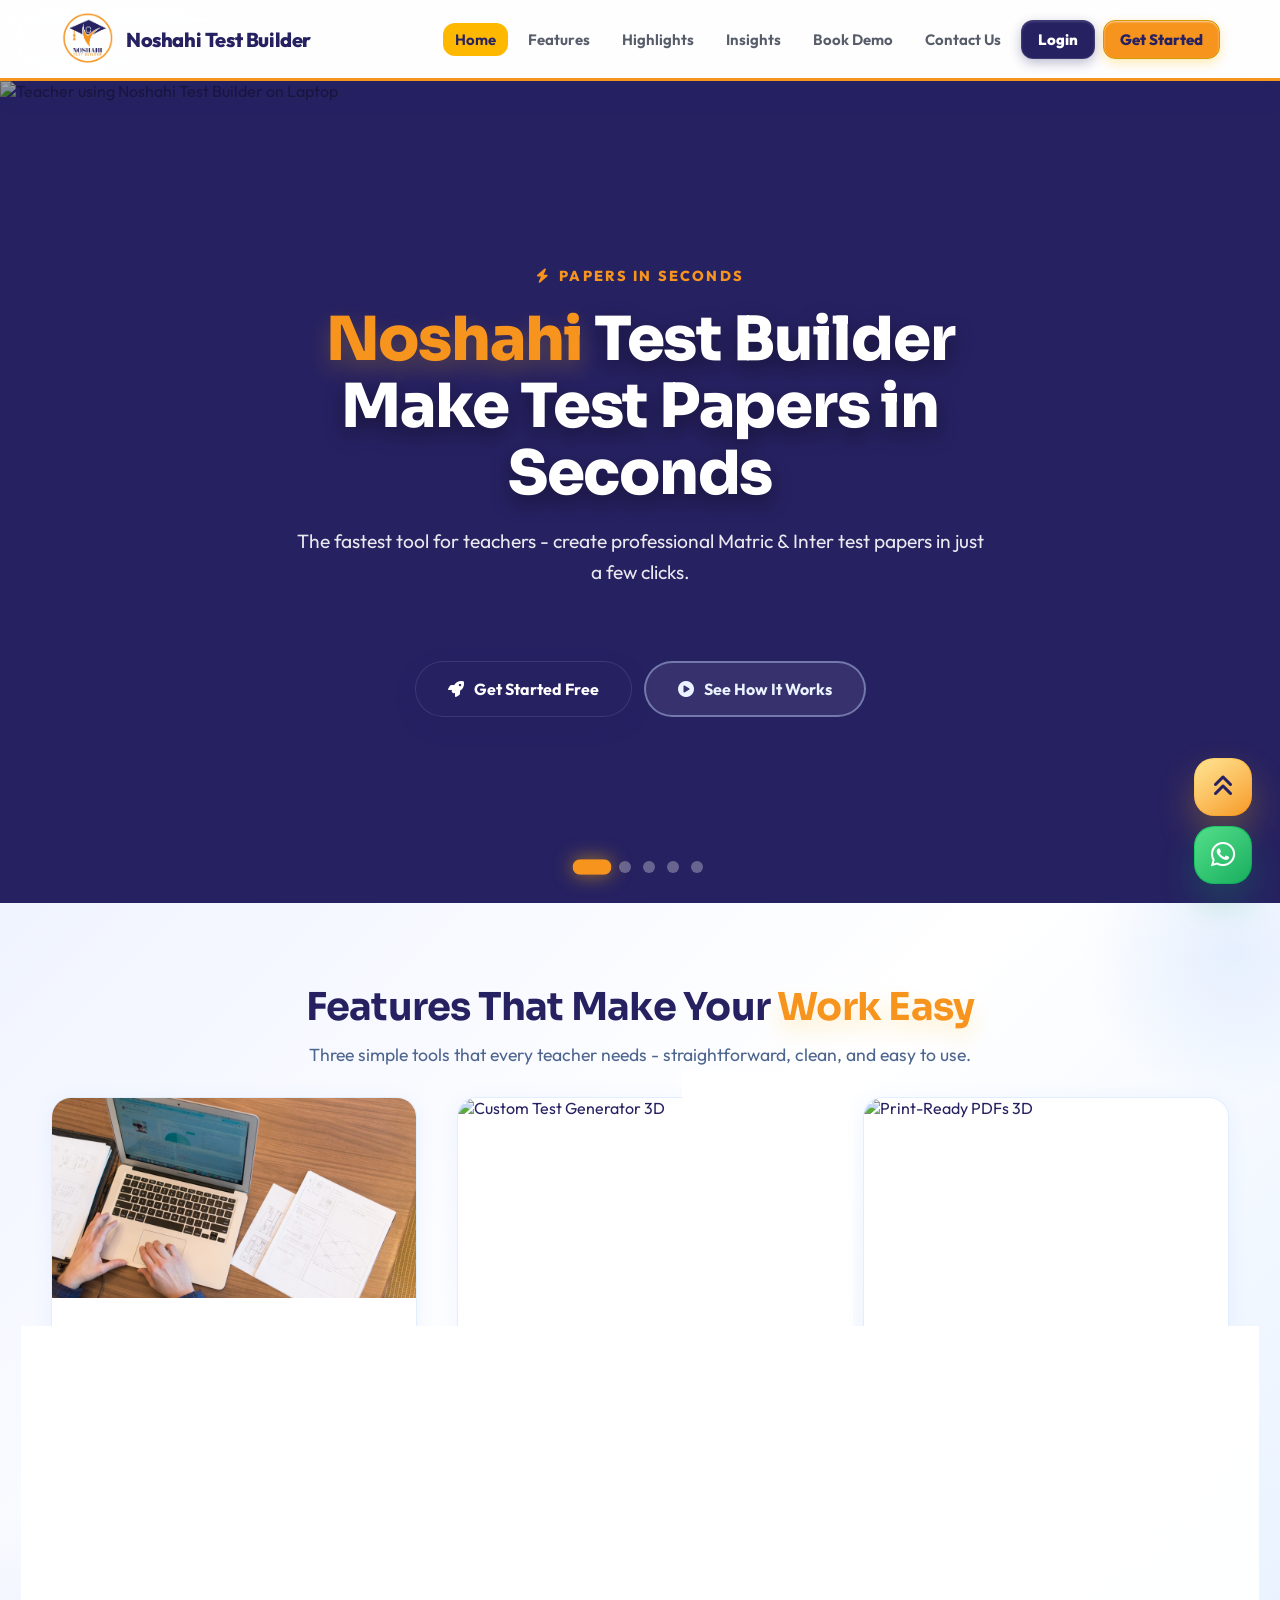
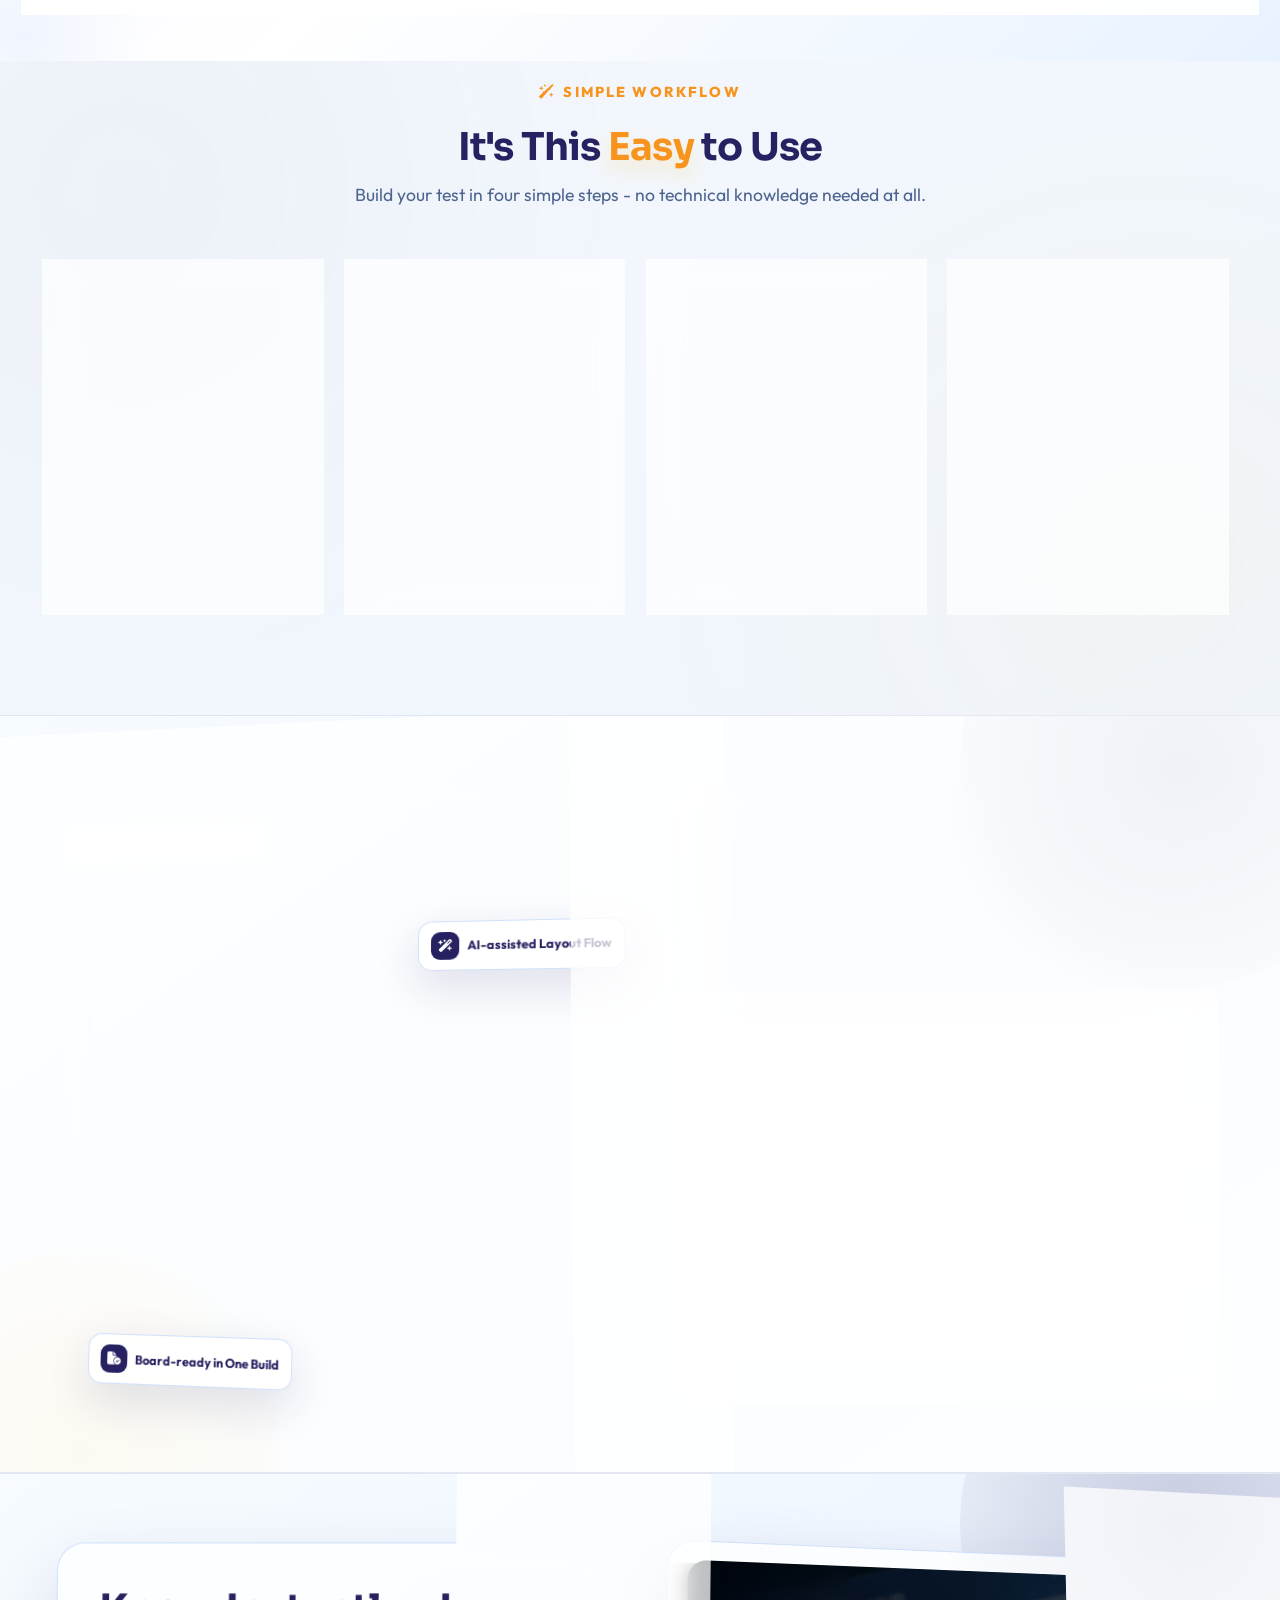
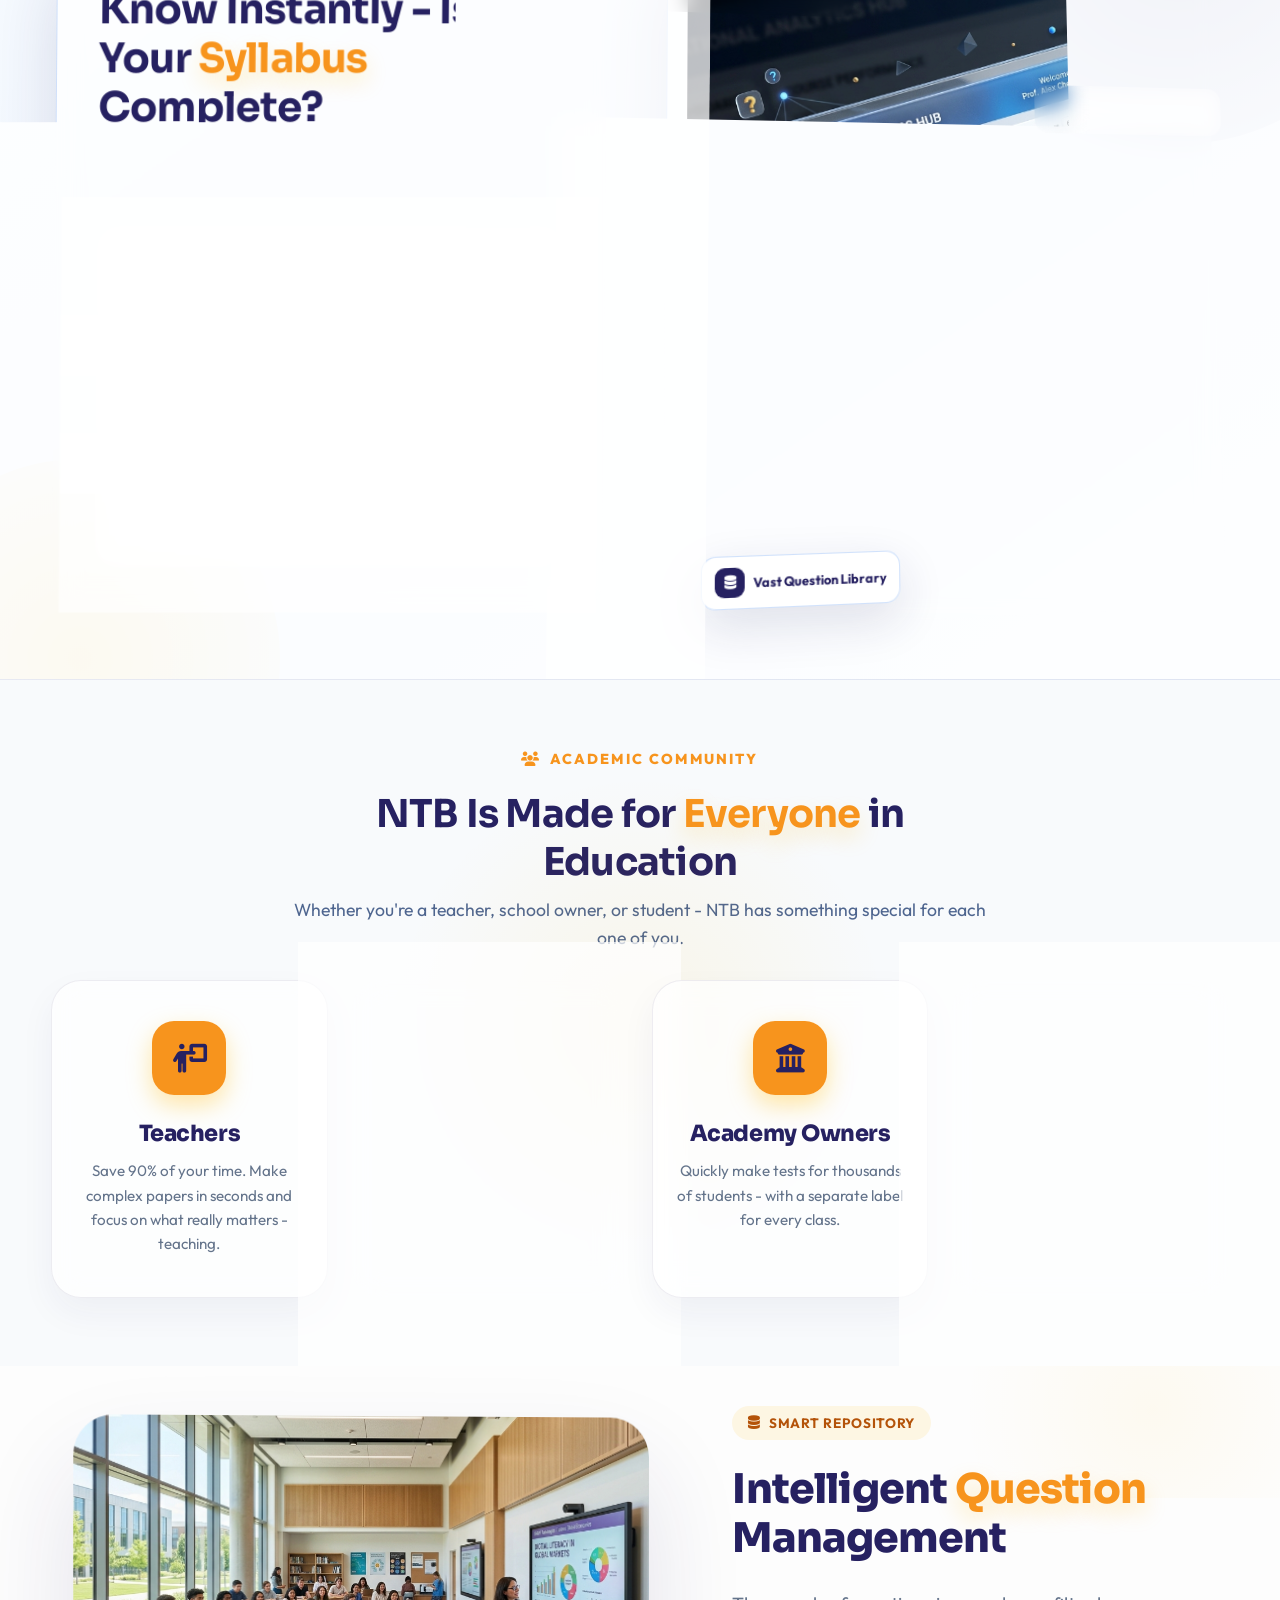
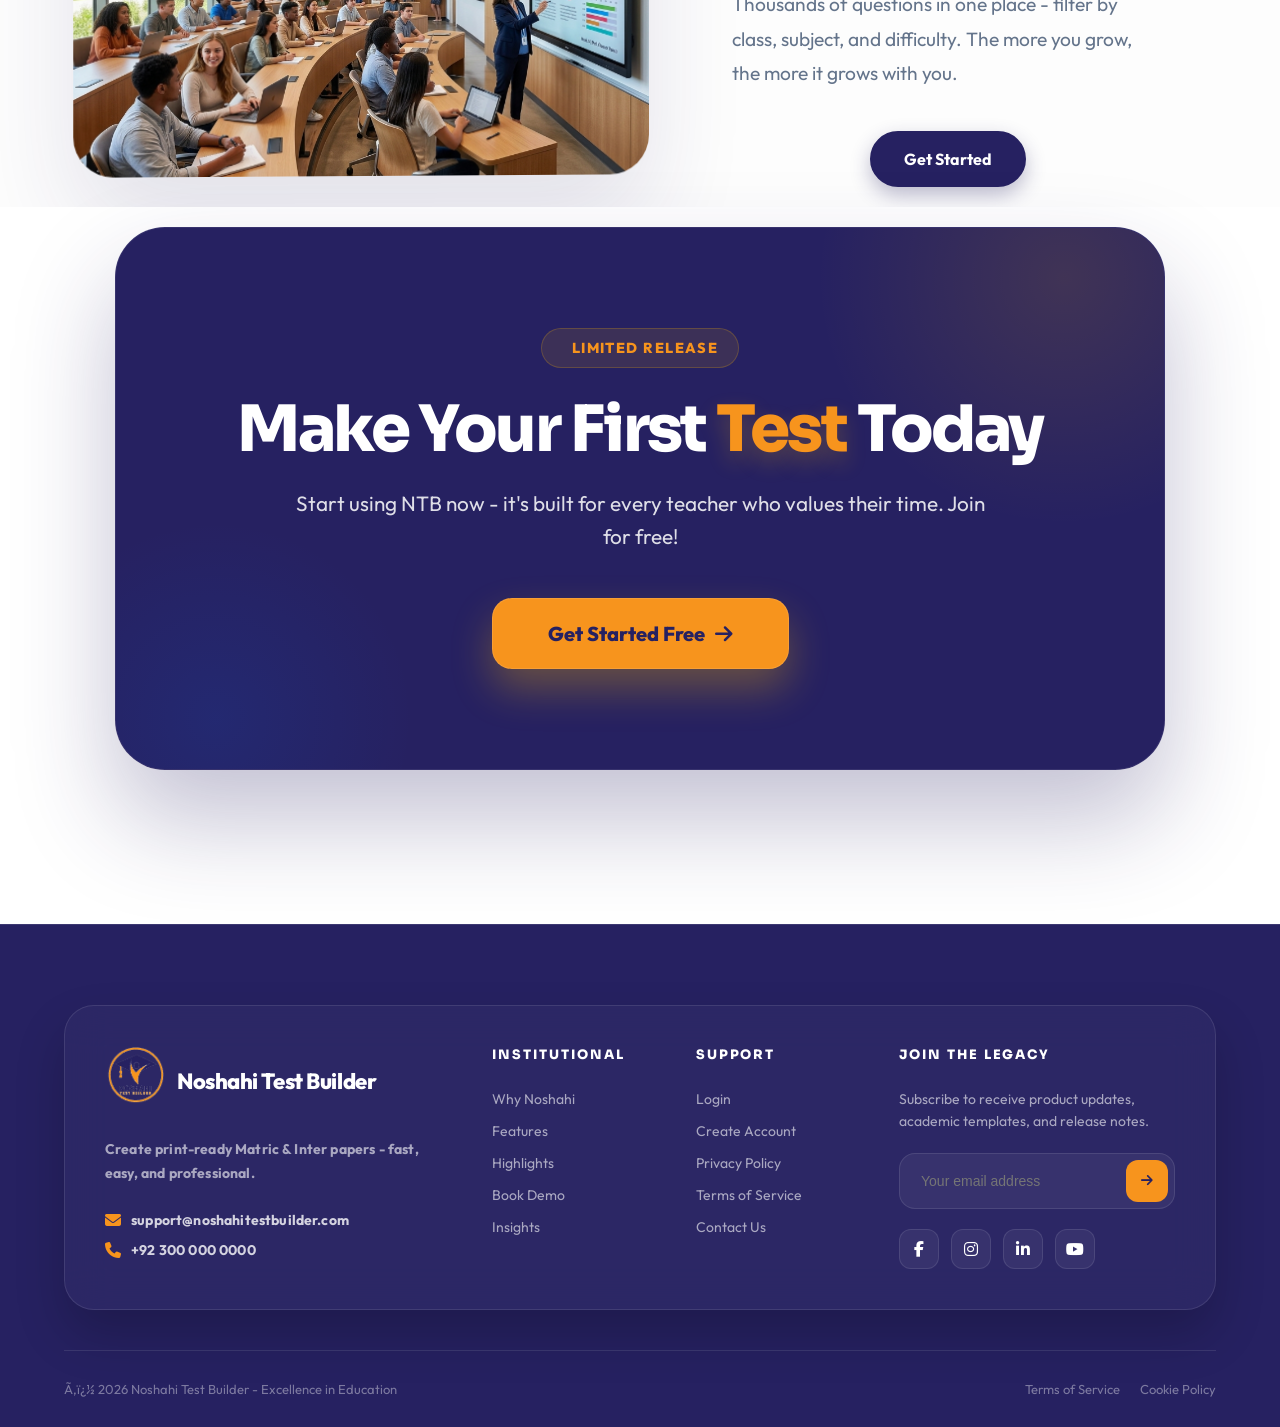
==== commit cd5ee7bd: "ch" ====
--- a/index.html
+++ b/index.html
@@ -433,9 +433,7 @@
     }
 
 
-    .carousel-indicators {
-      position: absolute;
-      bottom: 15px;
+    .carousel-indicators { position: absolute; bottom: 30px;
       left: 50%;
       transform: translateX(-50%);
       display: flex;
@@ -488,7 +486,7 @@
 
       .glass-overlay p { font-size: 1rem; margin-bottom: 25px; line-height: 1.5; }
 
-      .carousel-indicators { bottom: 25px; }
+      .carousel-indicators { bottom: 40px; }
 
       .carousel-indicators li.active {
         width: 25px;
@@ -2141,7 +2139,7 @@
       }
     }
 
-    @media (max-width: 620px) { .carousel-content { align-items: center; padding-top: 30px; } .hero { height: calc(100dvh - 78px); min-height: calc(100dvh - 78px); padding: 0; overflow: hidden; }
+    @media (max-width: 620px) { .carousel-content { align-items: flex-start; padding-top: 30px; } .hero { height: calc(100dvh - 78px); min-height: calc(100dvh - 78px); padding: 0; overflow: hidden; }
 
       .hero-grid {
         grid-template-columns: 1fr !important;
@@ -2992,3 +2990,4 @@
 
 
 
+
--- a/assets/ntb-shared.css
+++ b/assets/ntb-shared.css
@@ -1,4 +1,4 @@
-:root {
+﻿:root {
   --ntb-primary: #262161;
   --ntb-primary-deep: #262161;
   --ntb-primary-mid: #262161;
@@ -100,8 +100,8 @@
 }
 
 .site-links a.active {
-  background: rgba(255, 184, 0, 0.15);
-  color: var(--ntb-secondary);
+  background: #FFB800;
+  color: #262161 !important;
 }
 
 .site-links a.nav-cta {
@@ -226,26 +226,29 @@
   .site-links {
     position: fixed;
     top: 78px;
-    left: 16px;
-    right: 16px;
+    right: 0;
+    left: auto;
+    width: 260px;
+    height: calc(100vh - 78px);
     margin-left: 0;
-    padding: 14px;
-    gap: 10px;
+    padding: 20px;
+    gap: 12px;
     flex-direction: column;
     align-items: stretch;
-    background: rgba(255, 255, 255, 0.92);
+    background: rgba(38, 33, 97, 0.98);
     backdrop-filter: blur(18px);
-    border: 1px solid rgba(38, 33, 97, 0.12);
-    border-radius: 18px;
-    box-shadow: 0 28px 70px rgba(45, 39, 115, 0.18);
-    transform: translateY(-8px);
+    border-left: 1px solid rgba(38, 33, 97, 0.12);
+    border-radius: 0;
+    box-shadow: -5px 0 25px rgba(45, 39, 115, 0.1);
+    transform: translateX(100%);
     opacity: 0;
     pointer-events: none;
-    transition: opacity 0.2s ease, transform 0.2s ease;
+    transition: transform 0.3s ease, opacity 0.3s ease;
+    z-index: 999;
   }
 
   .site-links.open {
-    transform: translateY(0);
+    transform: translateX(0);
     opacity: 1;
     pointer-events: auto;
   }
@@ -857,3 +860,15 @@
     border-radius: 20px;
   }
 }
+
+
+
+@media (max-width: 768px) {
+  .site-links a { color: rgba(255, 255, 255, 0.9) !important; transition: all 0.2s ease; }
+  .site-links a:hover { background: rgba(255, 255, 255, 0.2) !important; color: #ffffff !important; cursor: pointer; }
+  .site-links a.nav-cta { color: #000000 !important; }
+  .site-links a.nav-cta:hover { opacity: 0.9 !important; background: #FFB800 !important; }
+}
+
+
+
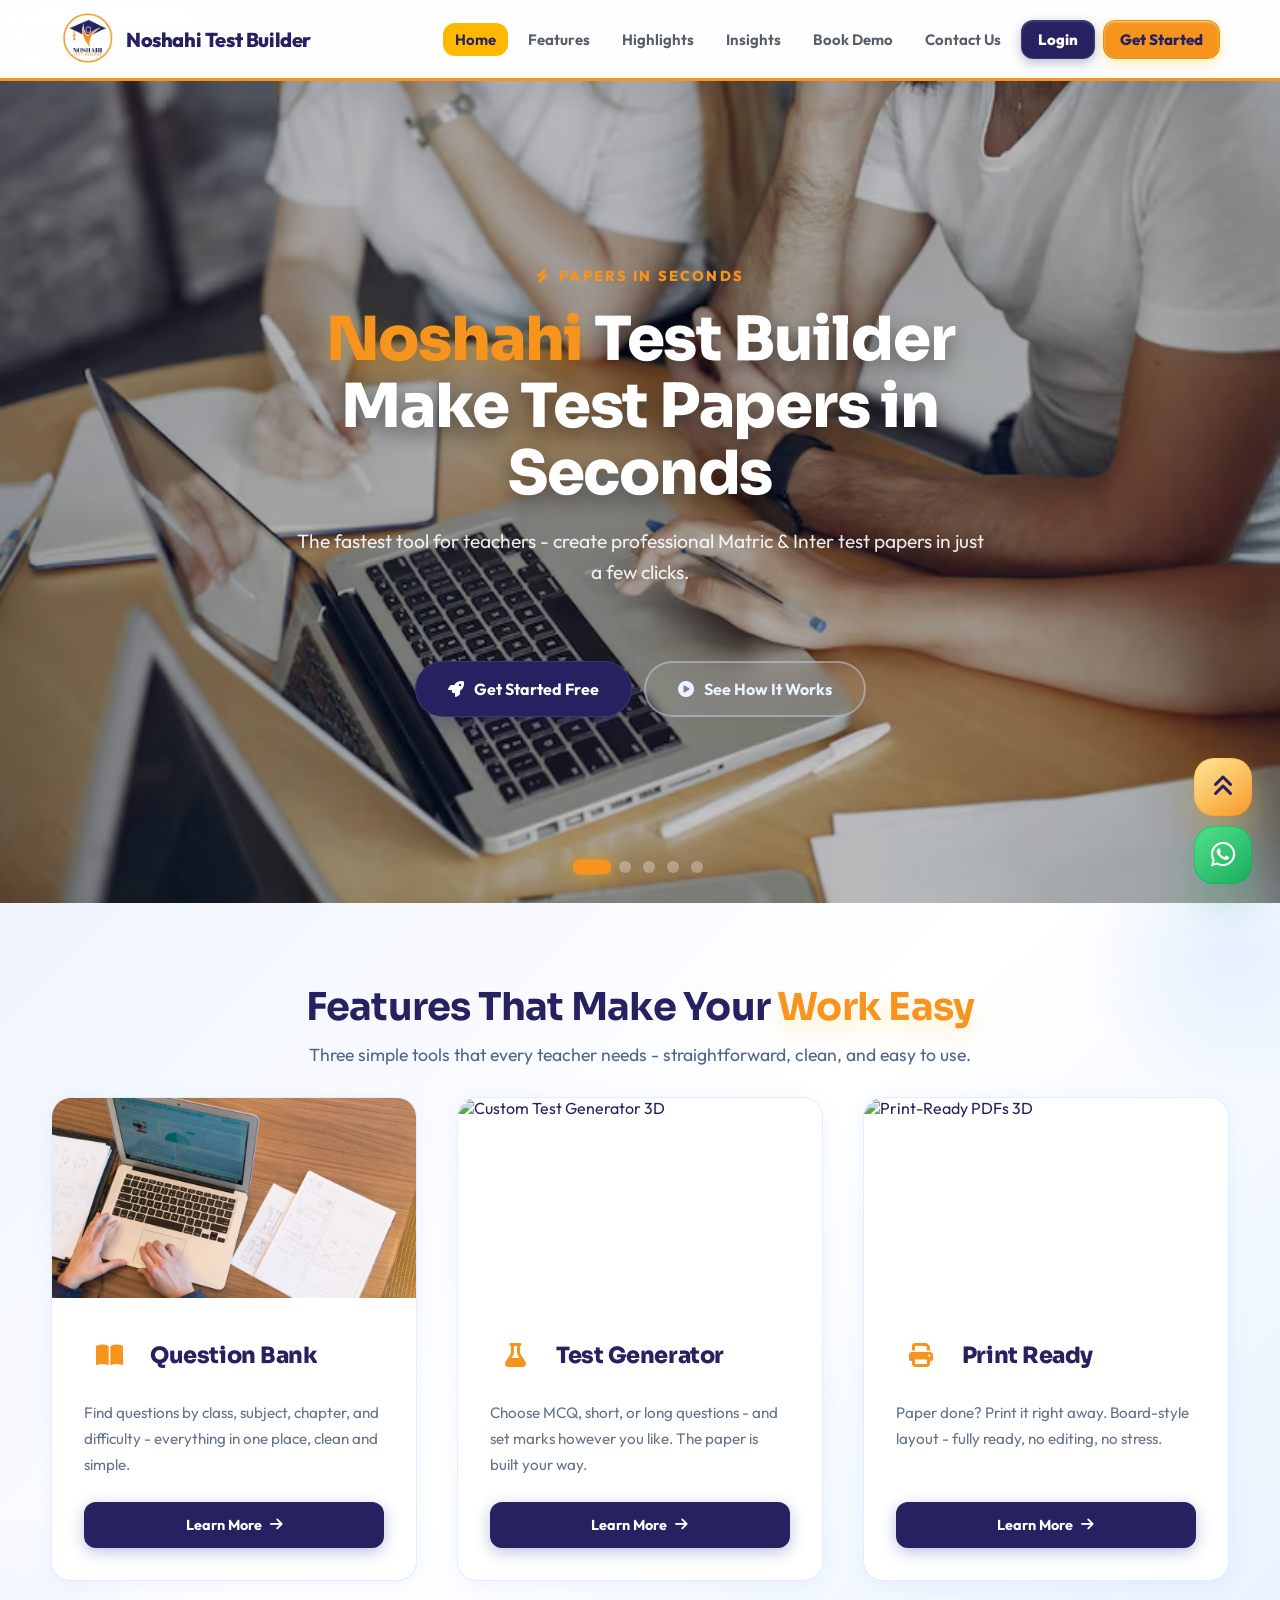
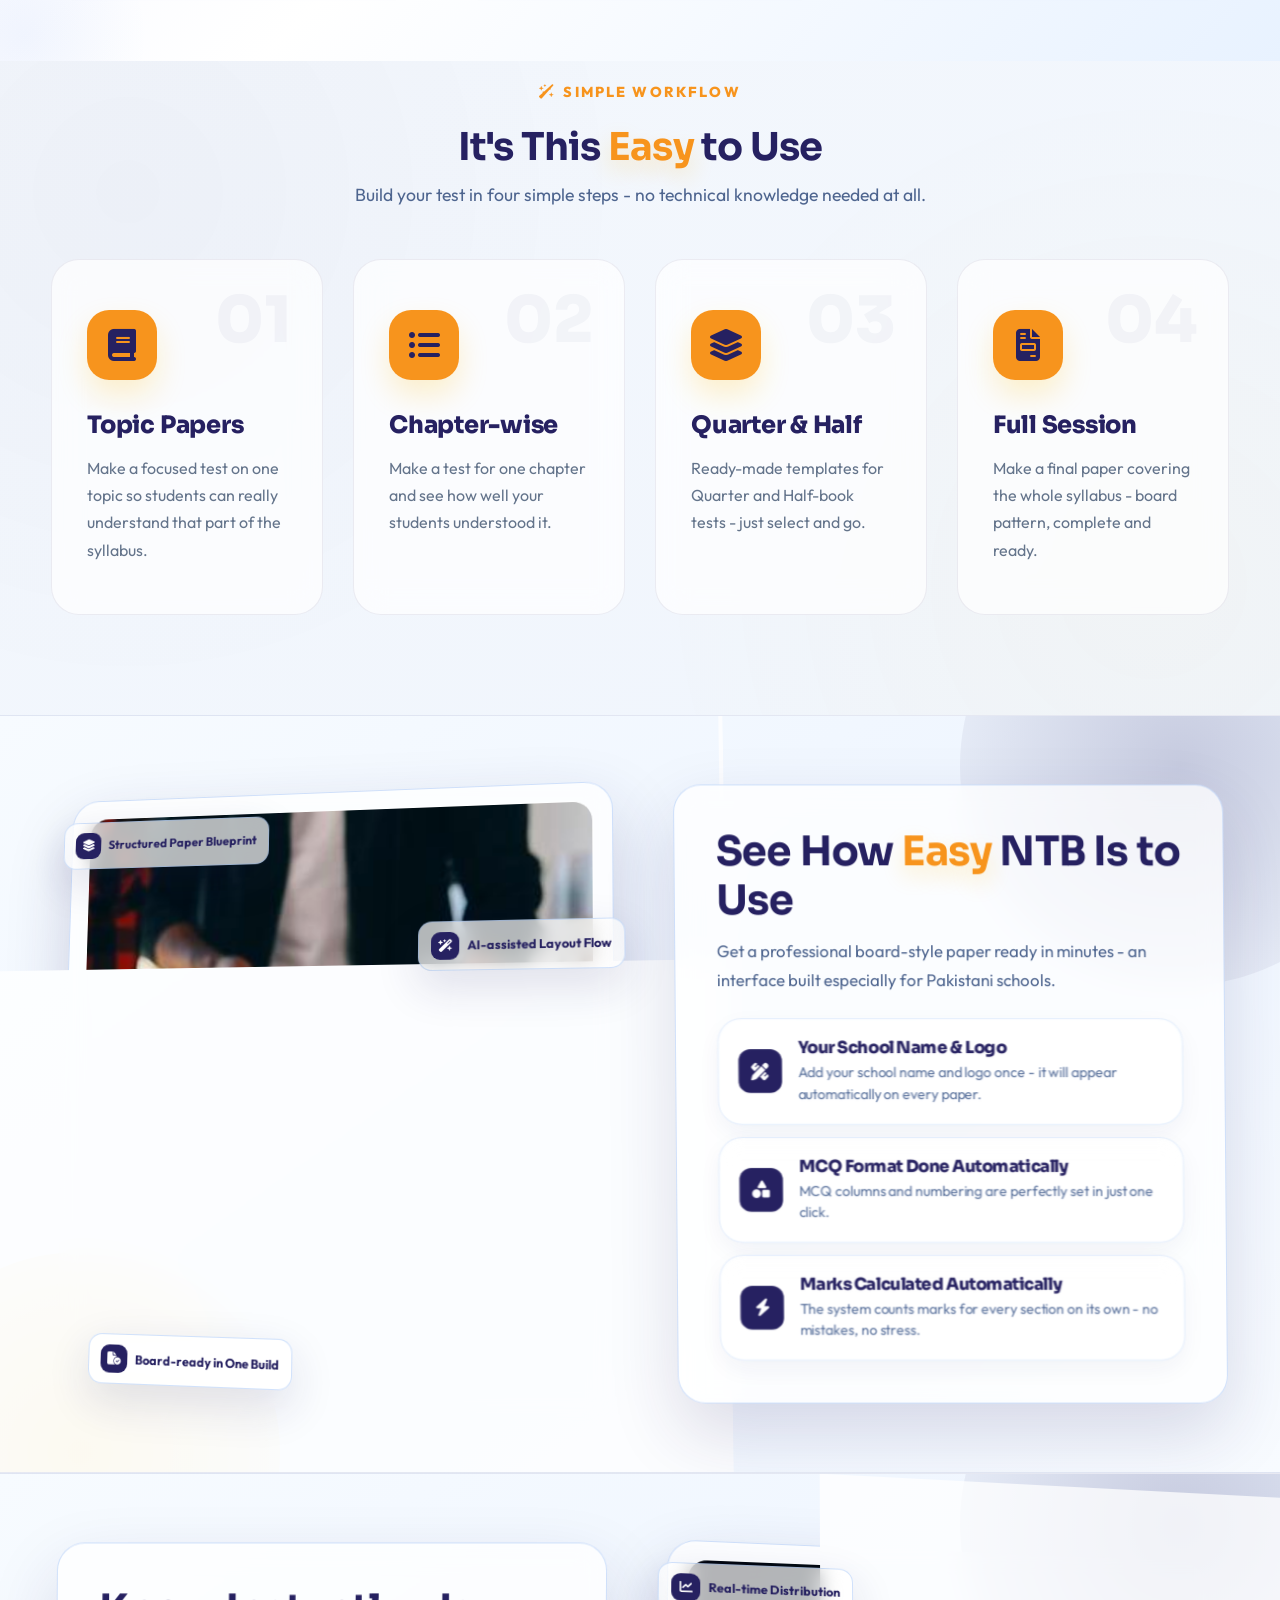
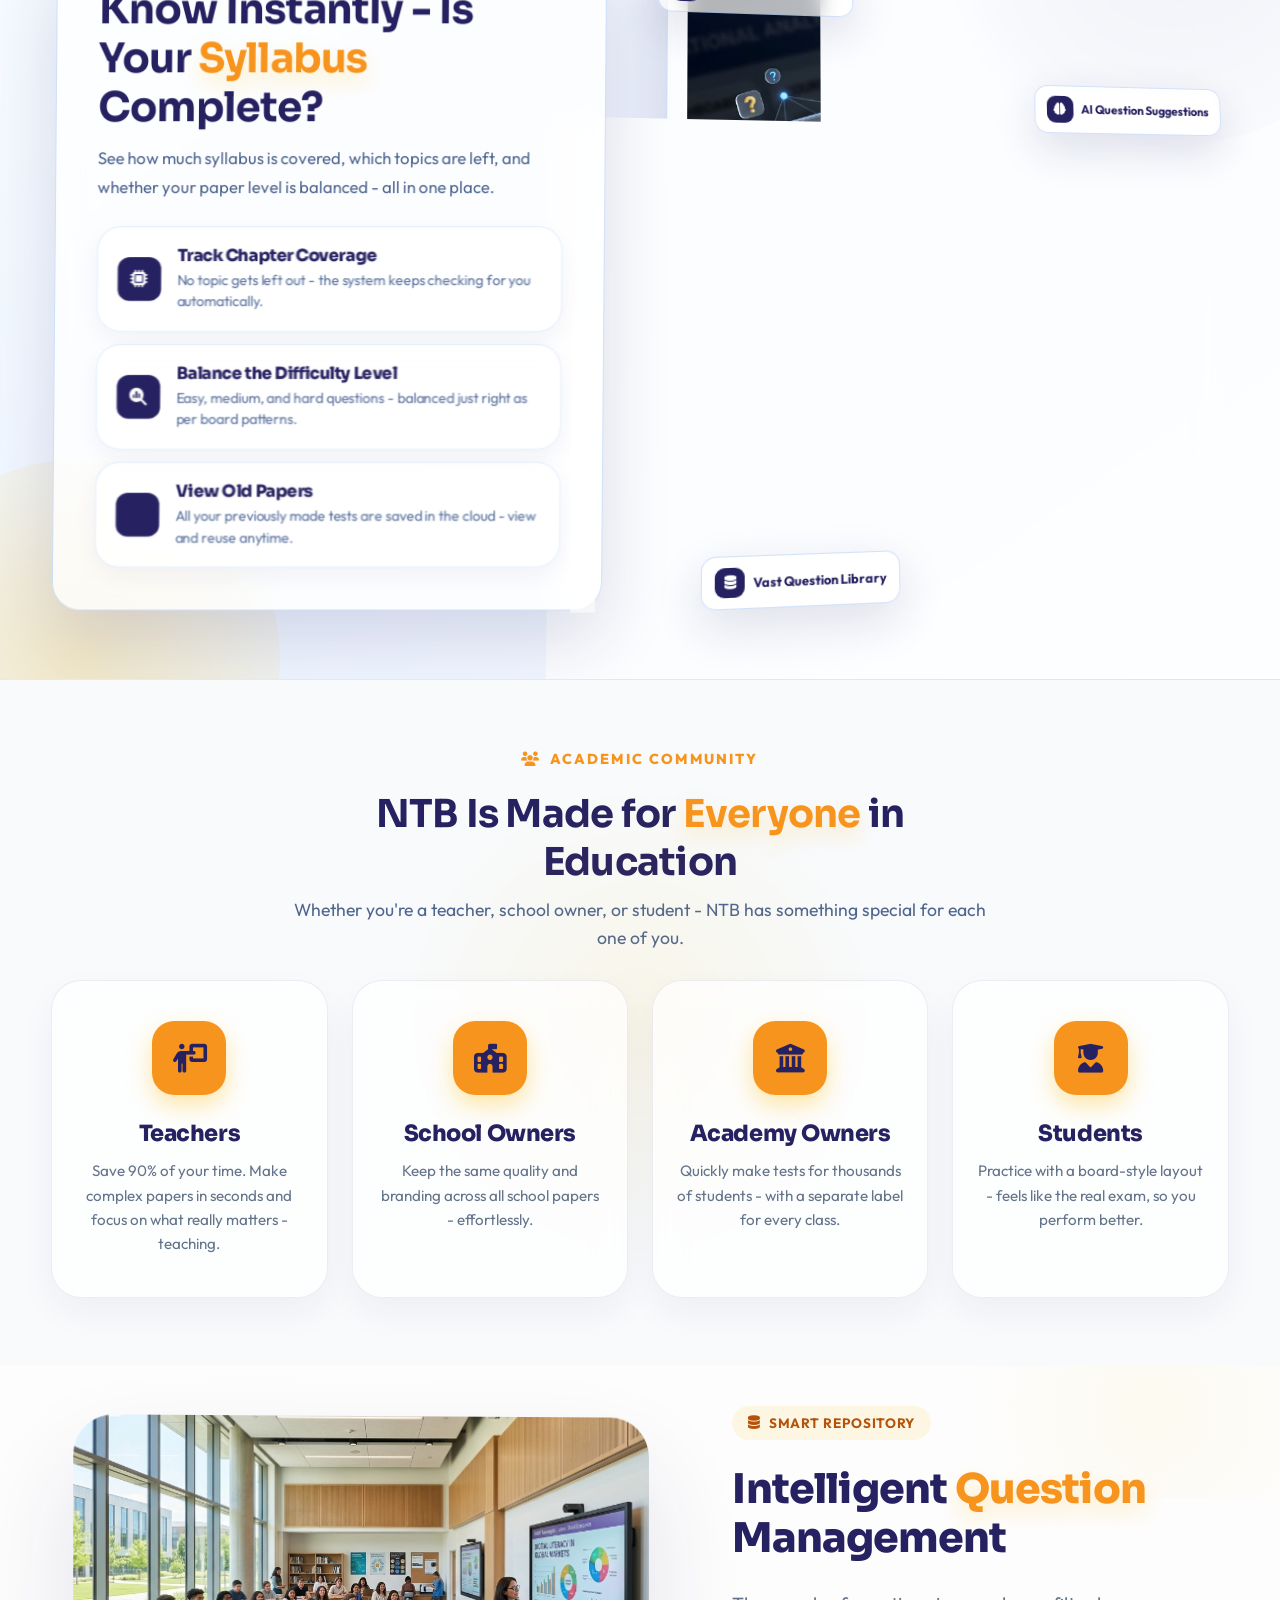
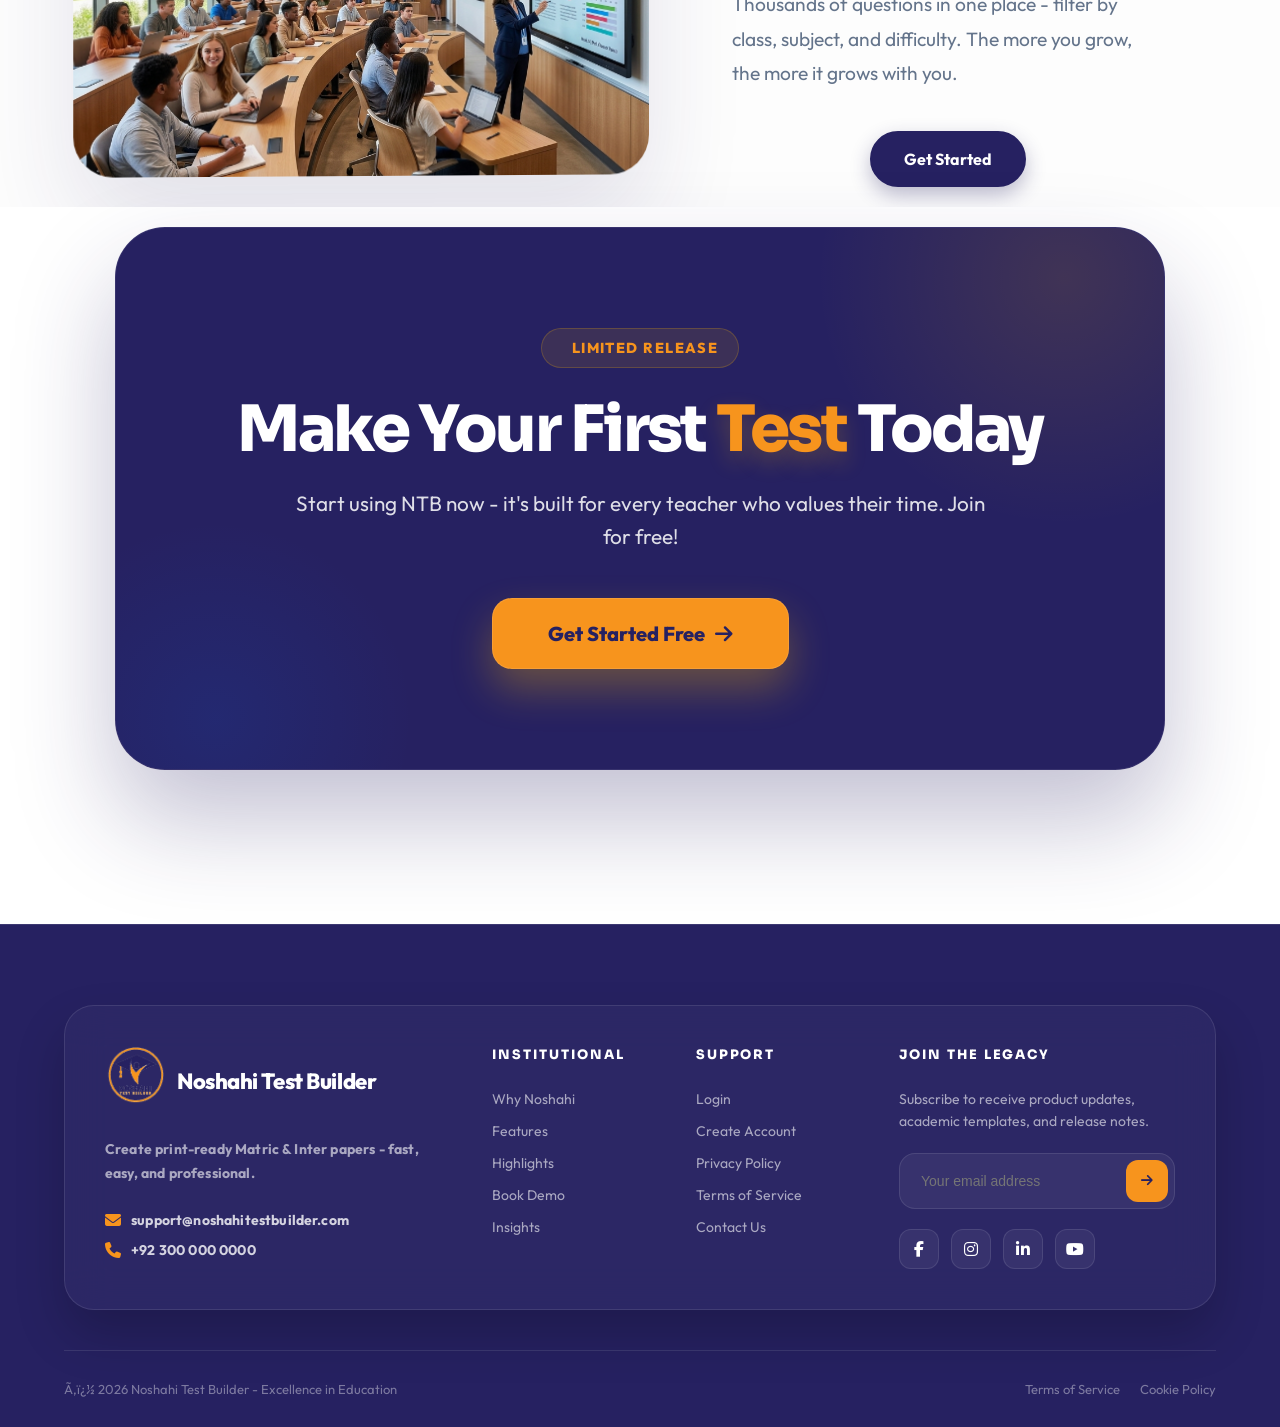
==== commit 128a58e6: "change" ====
--- a/index.html
+++ b/index.html
@@ -350,6 +350,19 @@
       z-index: 2;
     }
 
+    .carousel-inner .item:first-child {
+      background: linear-gradient(135deg, #56607e 0%, #7b86a4 100%);
+    }
+
+    .carousel-inner .item:first-child::after {
+      content: '';
+      position: absolute;
+      inset: 0;
+      background: linear-gradient(90deg, rgba(30, 41, 59, 0.24) 0%, rgba(30, 41, 59, 0.1) 42%, rgba(255, 255, 255, 0.02) 100%);
+      z-index: 2;
+      pointer-events: none;
+    }
+
     .carousel-inner .item>a {
       display: block;
       width: 100%;
@@ -364,6 +377,10 @@
       object-fit: cover;
       display: block;
       filter: brightness(0.65);
+    }
+
+    .carousel-inner .item:first-child img {
+      filter: brightness(0.82) saturate(0.92);
     }
 
 
@@ -2326,7 +2343,7 @@
           <!-- Slide 1 -->
           <div class="item active">
             <img
-                src="https://images.unsplash.com/photo-1484417894907-623942c8ee29?auto=format&fit=crop&w=1600&q=80"
+                src="img/banner/her2.avif"
                 alt="Teacher using Noshahi Test Builder on Laptop">
             <div class="carousel-content">
               <div class="container">
@@ -2346,7 +2363,7 @@
 
           <!-- Slide 2 -->
           <div class="item">
-            <img src="img/banner/save-our-star-sldr.jpg"
+            <img src="img/banner/hero.jpeg"
                 alt="Professional Teacher Working on Tests">
             <div class="carousel-content">
               <div class="container">
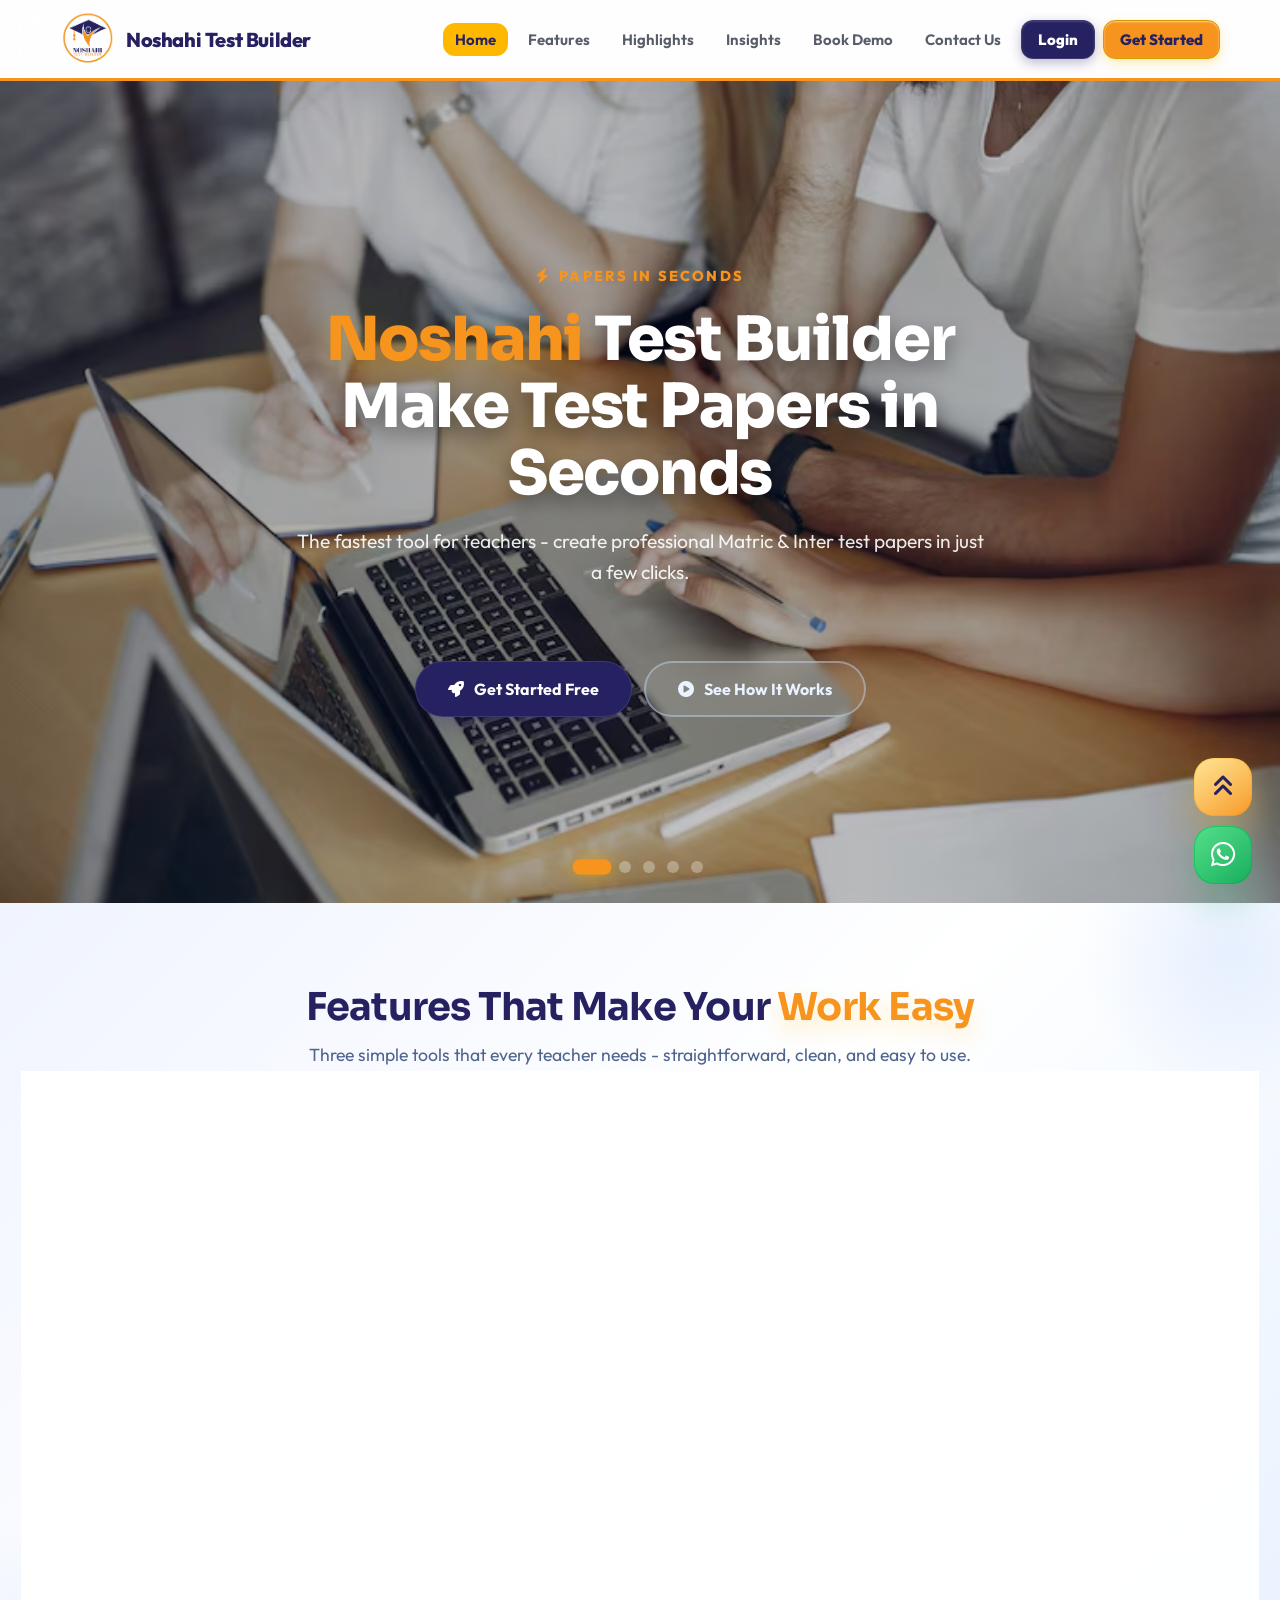
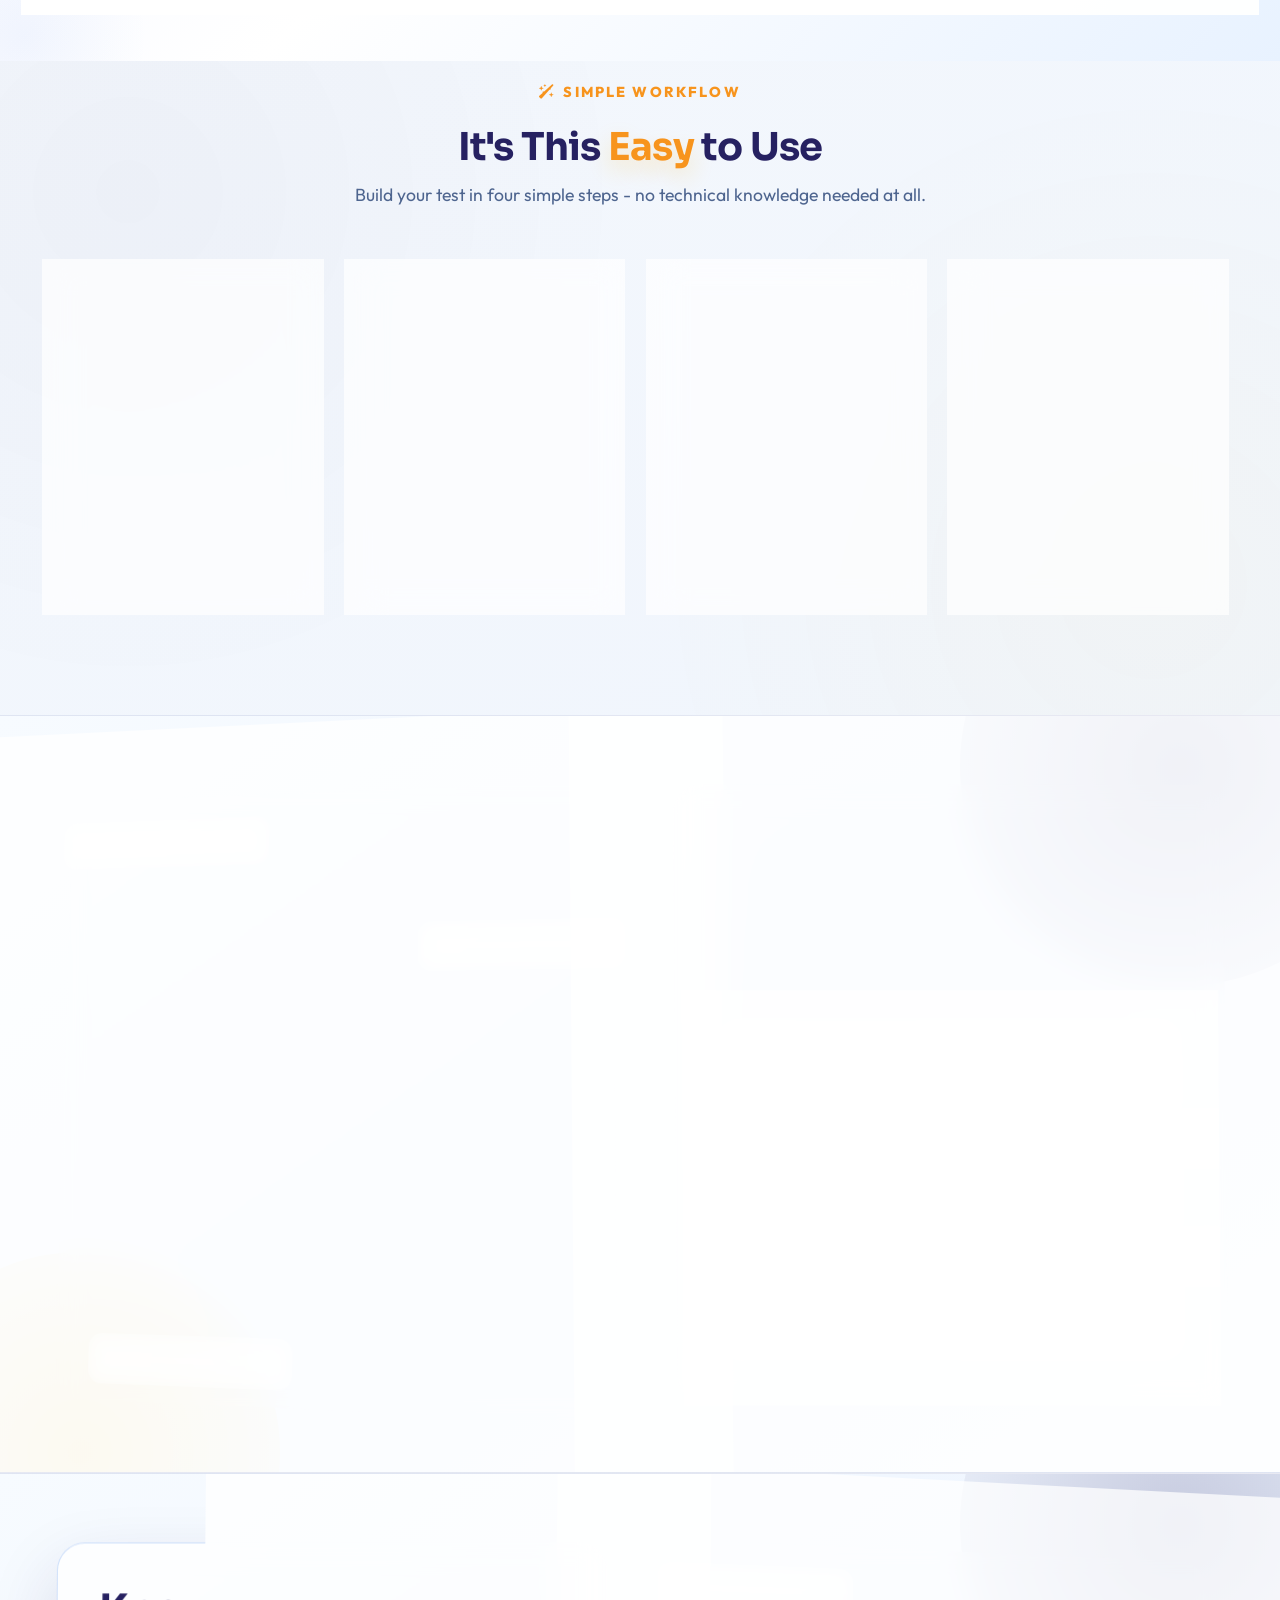
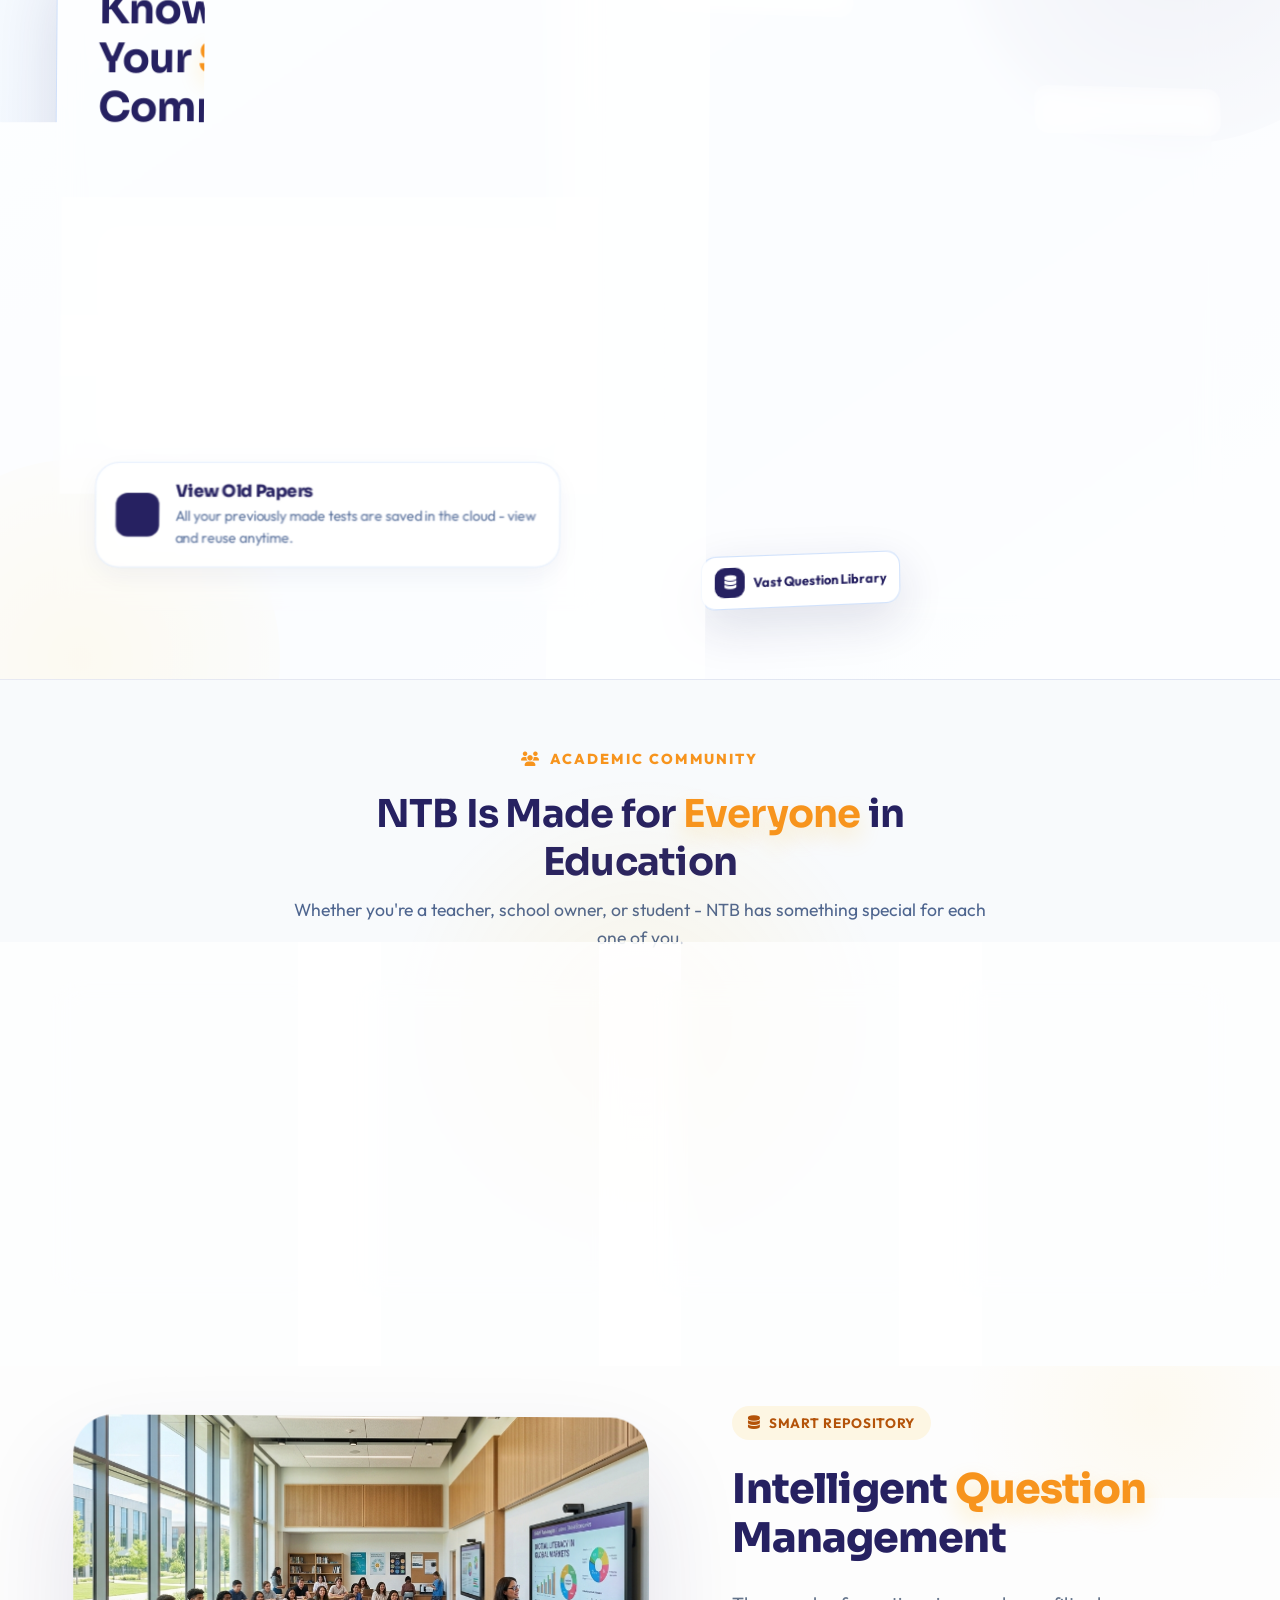
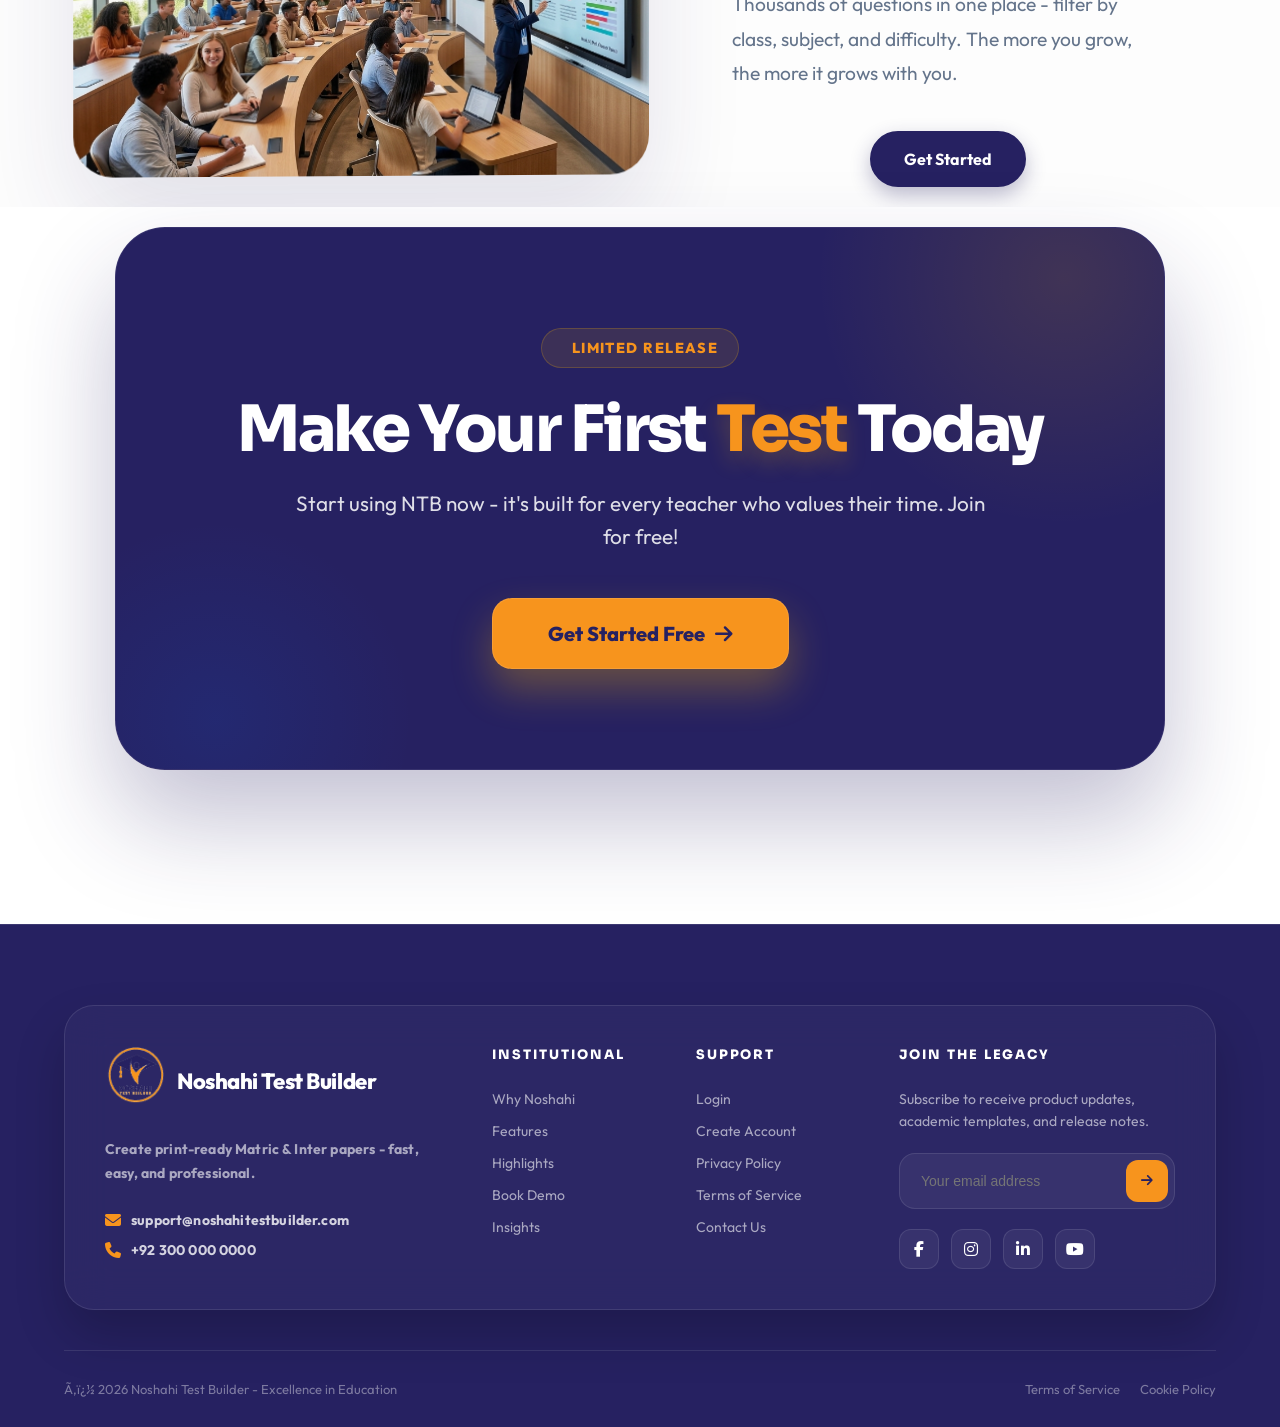
==== commit 3bcb8386: "change" ====
--- a/index.html
+++ b/index.html
@@ -487,6 +487,14 @@
       .carousel-inner {
         min-height: calc(100vh - 78px);
         /* Keep full height on mobile */
+      }
+
+      .carousel-inner .item:first-child img {
+        object-position: 88% center;
+      }
+
+      .carousel-inner .item:nth-child(2) img {
+        object-position: 82% center;
       }
 
       .carousel-content .container {
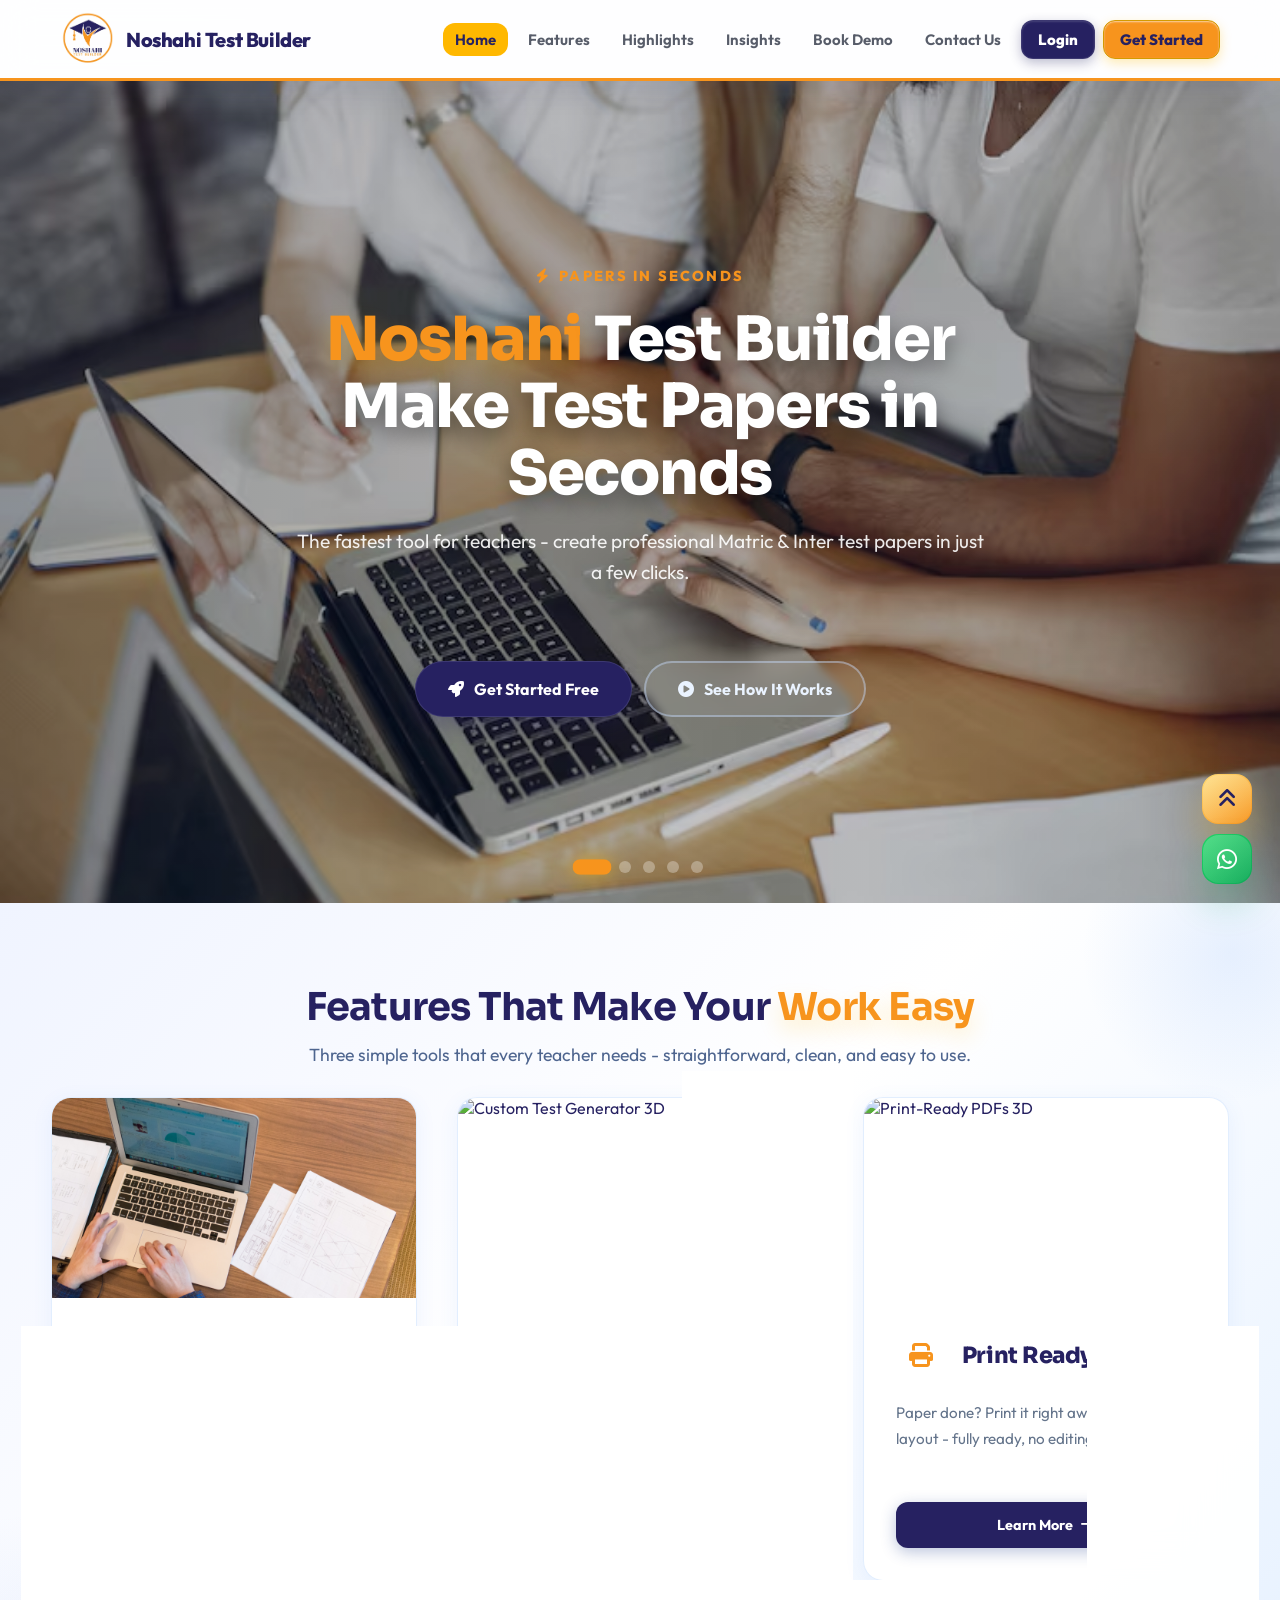
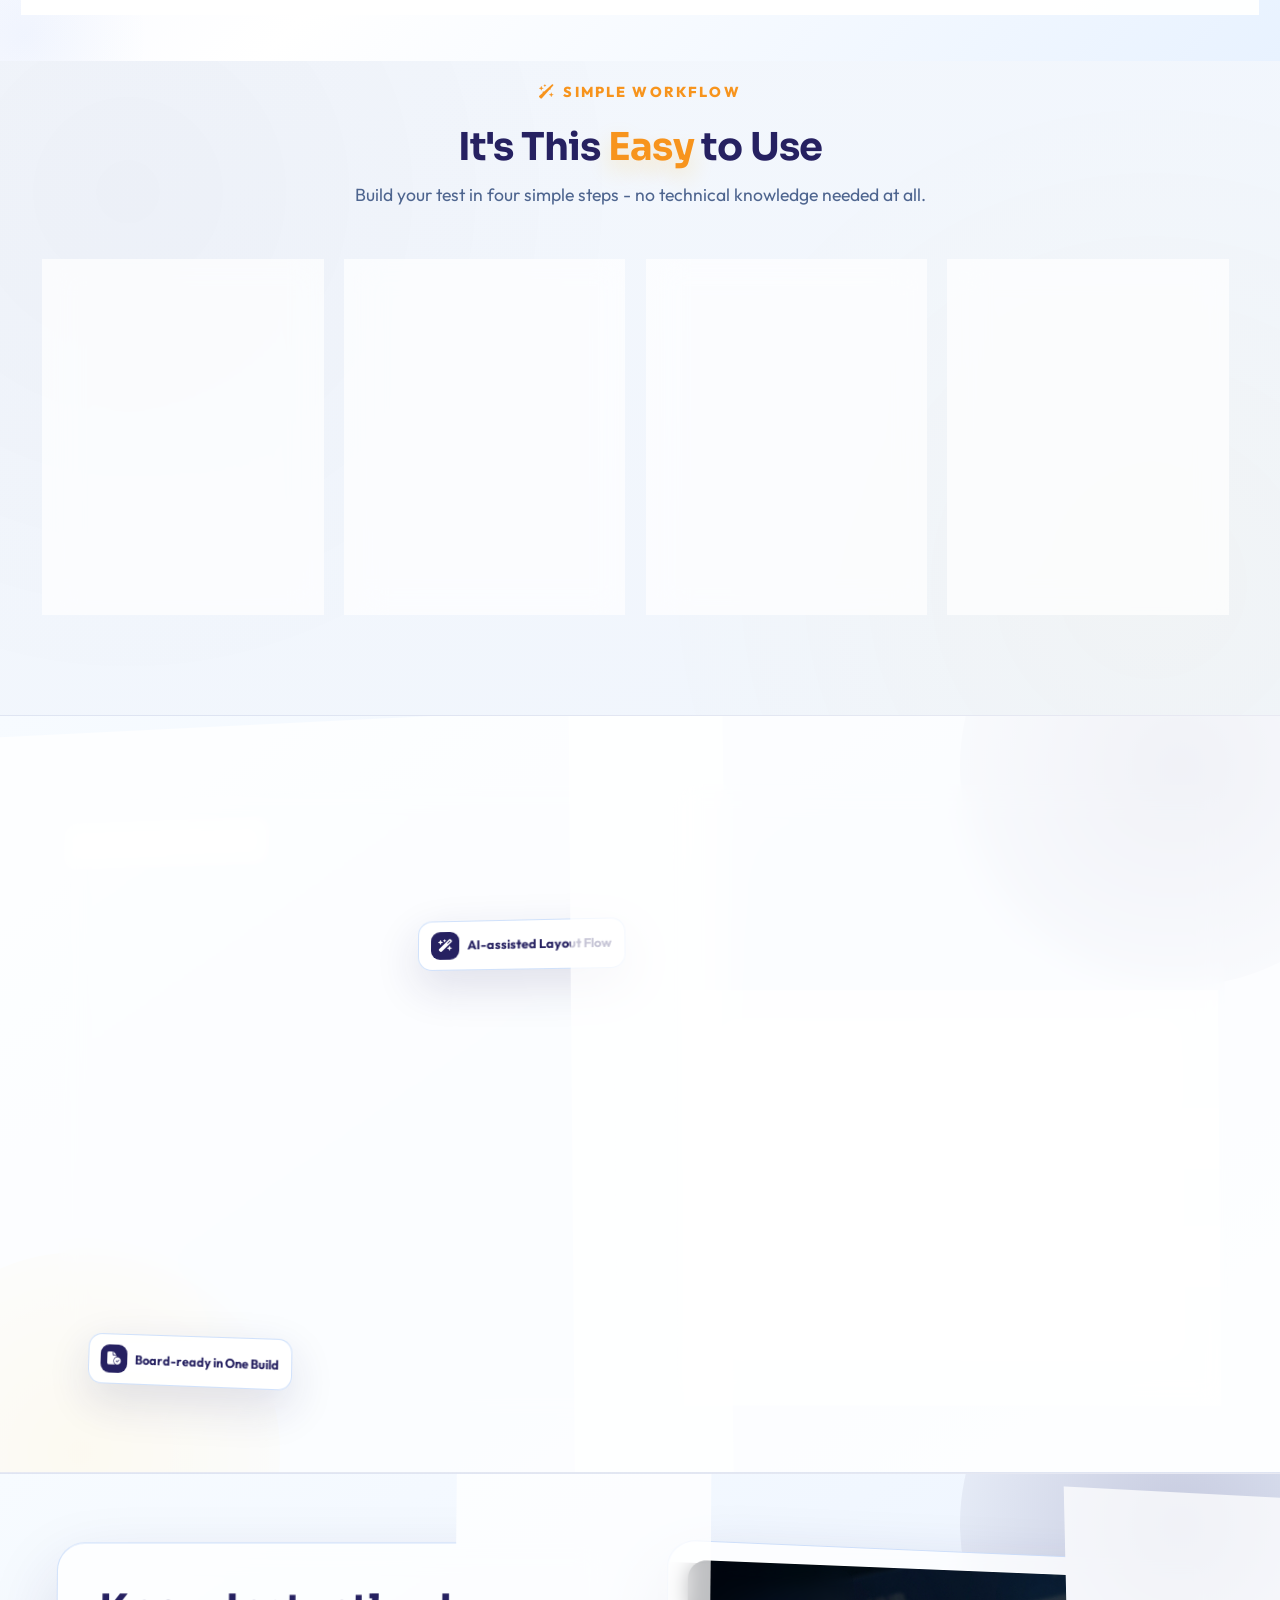
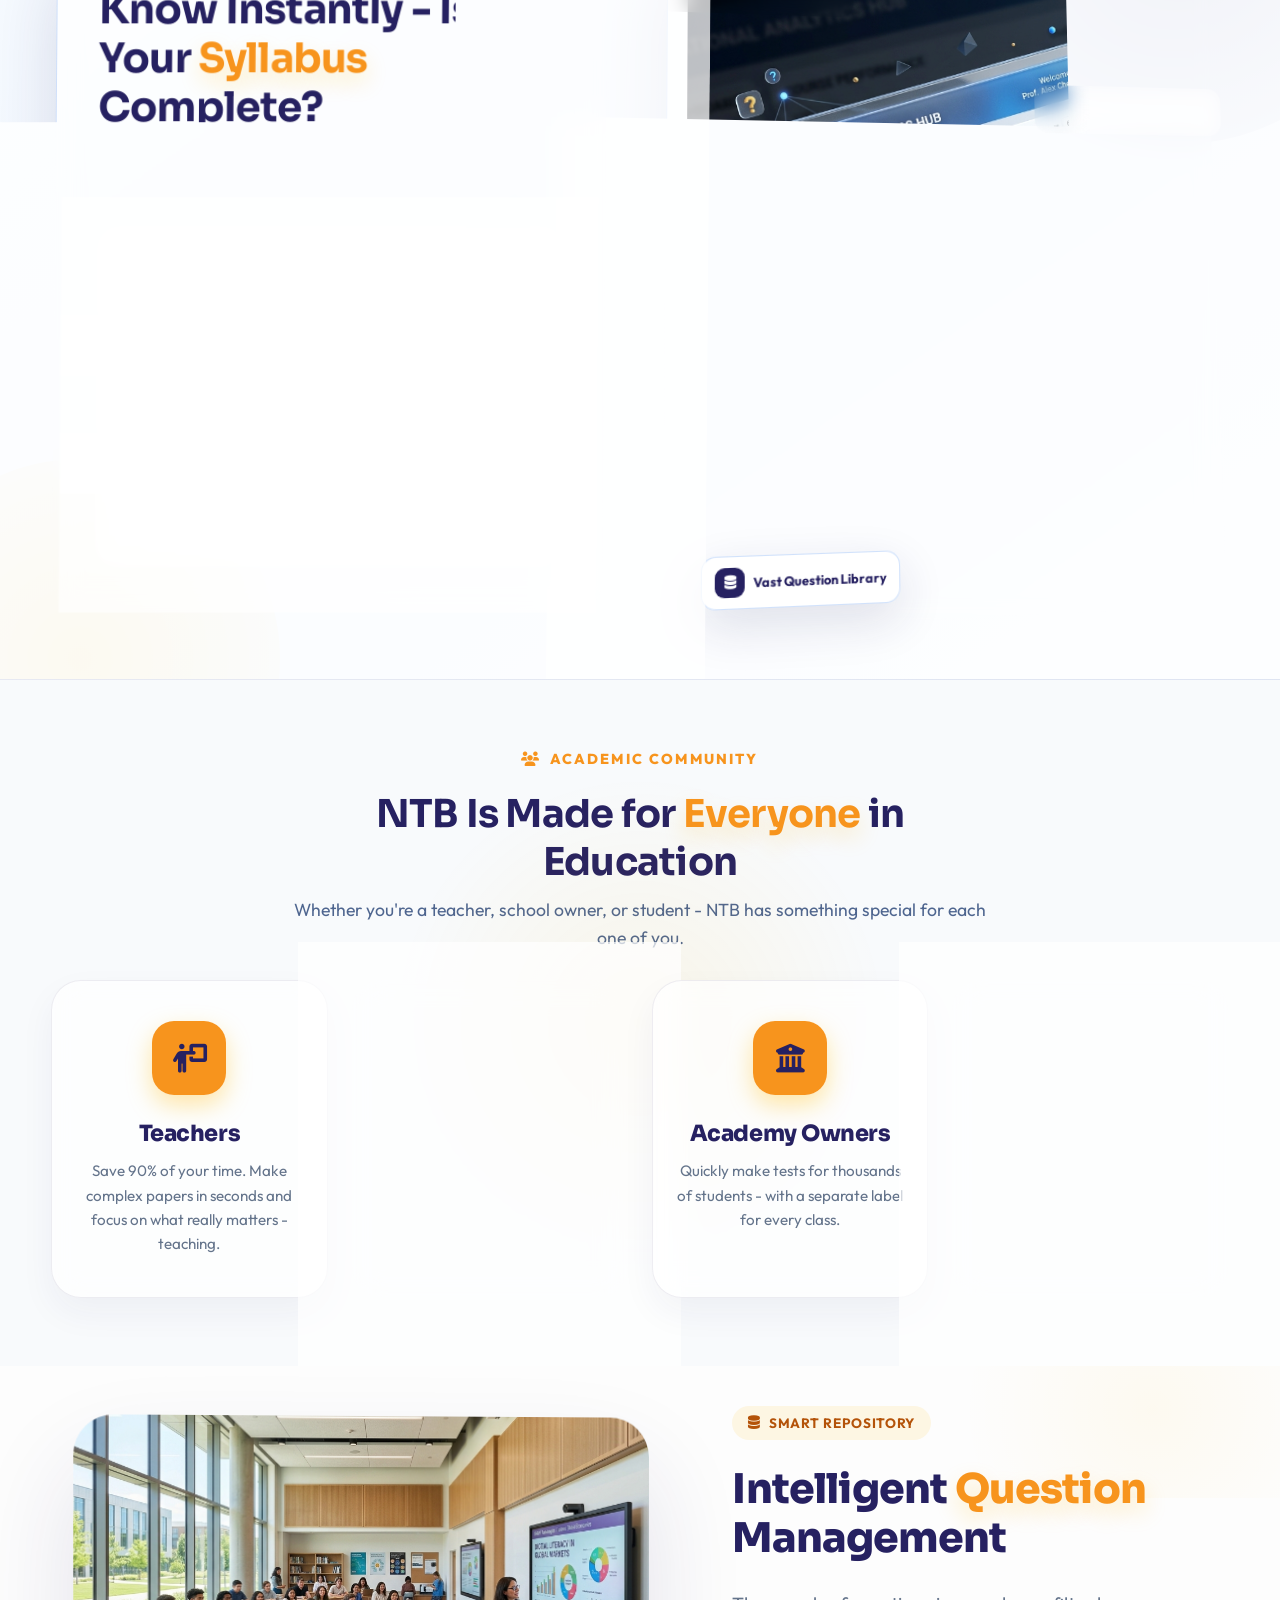
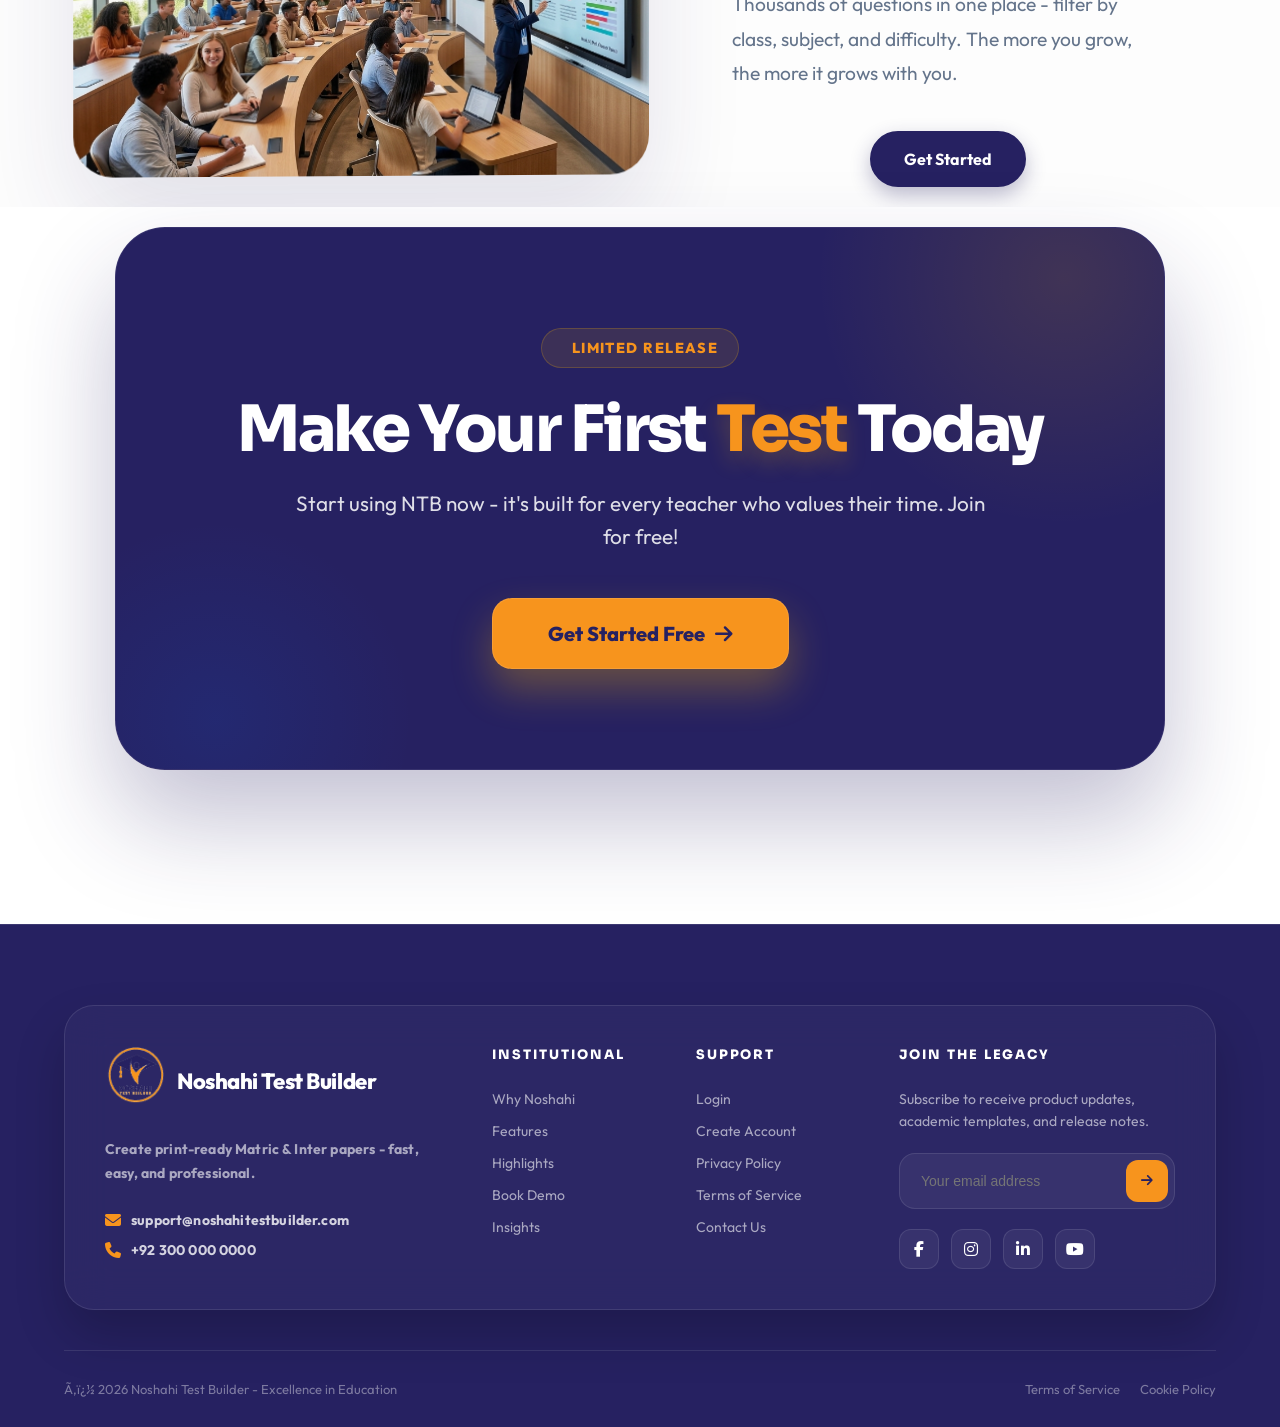
==== commit 3c5f447d: "ch" ====
--- a/index.html
+++ b/index.html
@@ -1,4 +1,4 @@
-﻿<!DOCTYPE html>
+<!DOCTYPE html>
 <html lang="en">
 
 <head>
@@ -2190,15 +2190,28 @@
 
       .hero-actions {
         margin-top: 25px;
-        gap: 10px;
+        gap: 12px;
         justify-content: center;
-        flex-wrap: nowrap !important; /* Force one line */
+        flex-wrap: wrap !important;
       }
 
       .hero-actions .btn {
-        padding: 10px 12px !important;
-        font-size: 0.8rem !important;
+        padding: 12px 20px !important;
+        font-size: 0.9rem !important;
         white-space: nowrap !important;
+      }
+
+      @media (max-width: 480px) {
+        .hero-actions {
+          flex-direction: column !important;
+          align-items: stretch !important;
+          max-width: 320px;
+          margin-inline: auto;
+        }
+        .hero-actions .btn {
+          width: 100% !important;
+          justify-content: center !important;
+        }
       }
 
       .section {
--- a/assets/ntb-shared.css
+++ b/assets/ntb-shared.css
@@ -1,4 +1,5 @@
-﻿:root {
+:root {
+  --ntb-header-height: 78px;
   --ntb-primary: #262161;
   --ntb-primary-deep: #262161;
   --ntb-primary-mid: #262161;
@@ -20,17 +21,23 @@
 
 /* ---------------- Header / Navbar ---------------- */
 .site-header {
+  position: -webkit-sticky;
   position: sticky;
   top: 0;
+  left: 0;
+  right: 0;
   z-index: 1000;
+  width: 100%;
   background: var(--ntb-surface);
   backdrop-filter: blur(16px);
   border-bottom: 3px solid var(--ntb-secondary);
   box-shadow: var(--ntb-shadow);
+  isolation: isolate;
 }
 
 .site-nav {
-  height: 78px;
+  height: var(--ntb-header-height);
+  min-height: var(--ntb-header-height);
   max-width: 1200px;
   margin: 0 auto;
   padding: 0 20px;
@@ -189,9 +196,9 @@
 
 .site-menu-toggle {
   display: none;
-  width: 44px;
-  height: 44px;
-  border-radius: 14px;
+  width: 40px;
+  height: 40px;
+  border-radius: 12px;
   border: 1px solid rgba(38, 33, 97, 0.22);
   background: rgba(255, 255, 255, 0.9);
   color: var(--ntb-primary);
@@ -200,6 +207,10 @@
   transition: transform 0.2s ease, background 0.2s ease, box-shadow 0.2s ease;
 }
 
+.site-menu-toggle i {
+  font-size: 15px;
+}
+
 .site-menu-toggle:hover {
   transform: translateY(-1px);
   background: #ffffff;
@@ -211,6 +222,13 @@
 }
 
 @media (max-width: 900px) {
+  .site-header {
+    position: -webkit-sticky;
+    position: sticky;
+    top: 0;
+    z-index: 1200;
+  }
+
   .site-menu-toggle {
     display: inline-flex;
     align-items: center;
@@ -219,19 +237,33 @@
   }
 
   .site-nav {
-    height: 78px;
+    height: var(--ntb-header-height);
     padding: 0 15px;
+  }
+
+  .site-logo {
+    gap: clamp(6px, 1.5vw, 12px);
+  }
+
+  .site-logo span {
+    font-size: clamp(12px, 3.8vw, 18px);
+    white-space: nowrap;
+  }
+
+  .site-logo-img {
+    height: clamp(34px, 8vw, 48px);
   }
 
   .site-links {
     position: fixed;
-    top: 78px;
+    top: var(--ntb-header-height);
     right: 0;
     left: auto;
     width: 260px;
-    height: calc(100vh - 78px);
+    height: calc(100dvh - var(--ntb-header-height));
+    max-height: calc(100dvh - var(--ntb-header-height));
     margin-left: 0;
-    padding: 20px;
+    padding: 20px 20px max(20px, env(safe-area-inset-bottom));
     gap: 12px;
     flex-direction: column;
     align-items: stretch;
@@ -243,6 +275,8 @@
     transform: translateX(100%);
     opacity: 0;
     pointer-events: none;
+    overflow-y: auto;
+    overscroll-behavior: contain;
     transition: transform 0.3s ease, opacity 0.3s ease;
     z-index: 999;
   }
@@ -562,9 +596,9 @@
 .ntb-scroll-top,
 .ntb-whatsapp-fab {
   position: relative;
-  width: 58px;
-  height: 58px;
-  border-radius: 20px;
+  width: 50px;
+  height: 50px;
+  border-radius: 16px;
   border: none;
   text-decoration: none;
   cursor: pointer;
@@ -594,7 +628,7 @@
 .ntb-whatsapp-fab i {
   position: relative;
   z-index: 1;
-  font-size: 24px;
+  font-size: 21px;
 }
 
 .ntb-scroll-top {
@@ -603,7 +637,8 @@
   box-shadow: 0 18px 36px rgba(255, 184, 0, 0.28);
   opacity: 0;
   pointer-events: none;
-  transform: translateY(10px) scale(0.92);
+  transform: translateY(15px) scale(0.8);
+  transition: opacity 0.3s ease, transform 0.3s ease, box-shadow 0.2s ease, background 0.2s ease;
 }
 
 .ntb-scroll-top.is-visible {
@@ -623,7 +658,7 @@
 }
 
 .ntb-whatsapp-fab i {
-  font-size: 28px;
+  font-size: 23px;
 }
 
 .ntb-scroll-top:hover {
@@ -635,8 +670,35 @@
 }
 
 @media (max-width: 640px) {
+  .site-menu-toggle {
+    width: 36px;
+    height: 36px;
+    border-radius: 11px;
+  }
+
+  .site-menu-toggle i {
+    font-size: 14px;
+  }
+
   .ntb-quick-actions {
-    right: 12px;
+    right: 20px;
+    gap: 8px;
+  }
+
+  .ntb-scroll-top,
+  .ntb-whatsapp-fab {
+    width: 44px;
+    height: 44px;
+    border-radius: 14px;
+  }
+
+  .ntb-scroll-top i,
+  .ntb-whatsapp-fab i {
+    font-size: 18px;
+  }
+
+  .ntb-whatsapp-fab i {
+    font-size: 20px;
   }
 }
 /* ---------------- Live Chat Widget ---------------- */
@@ -870,5 +932,9 @@
   .site-links a.nav-cta:hover { opacity: 0.9 !important; background: #FFB800 !important; }
 }
 
-
-
+html, body {
+  overflow-x: clip;
+}
+
+
+
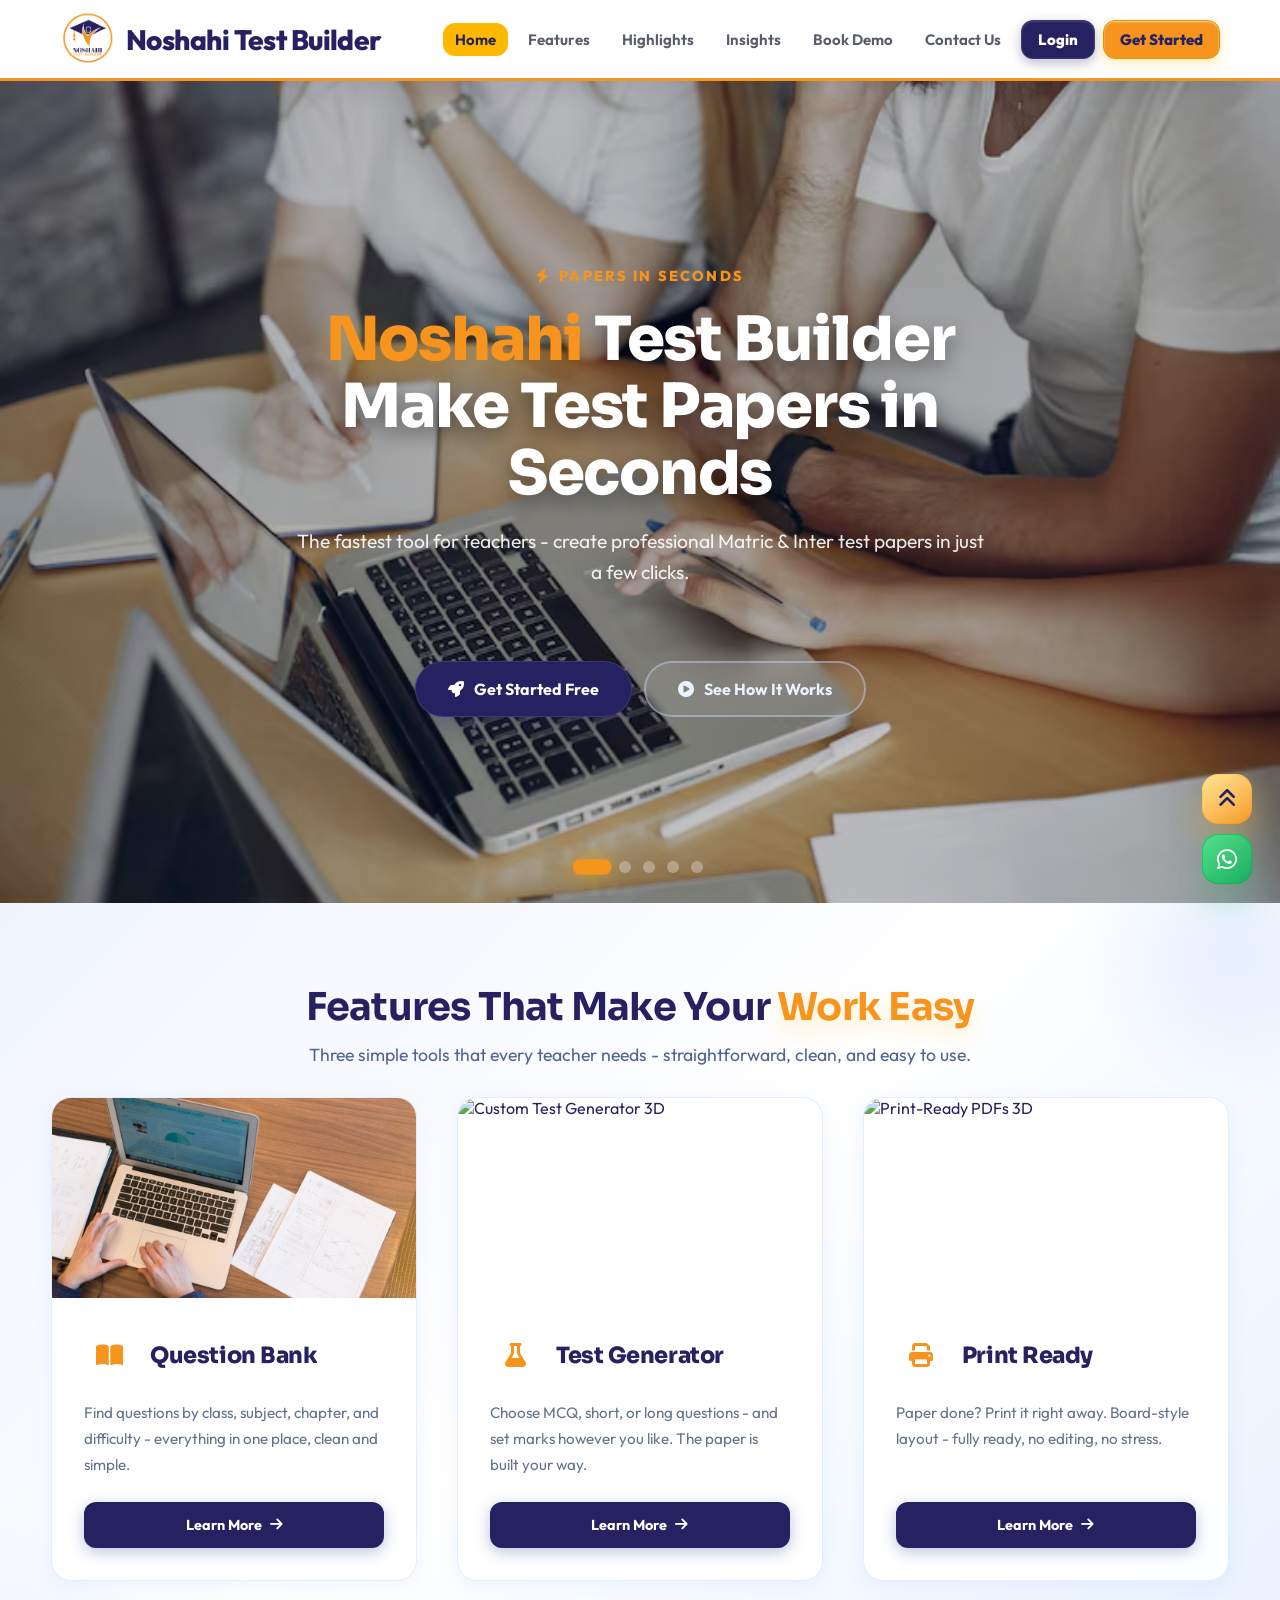
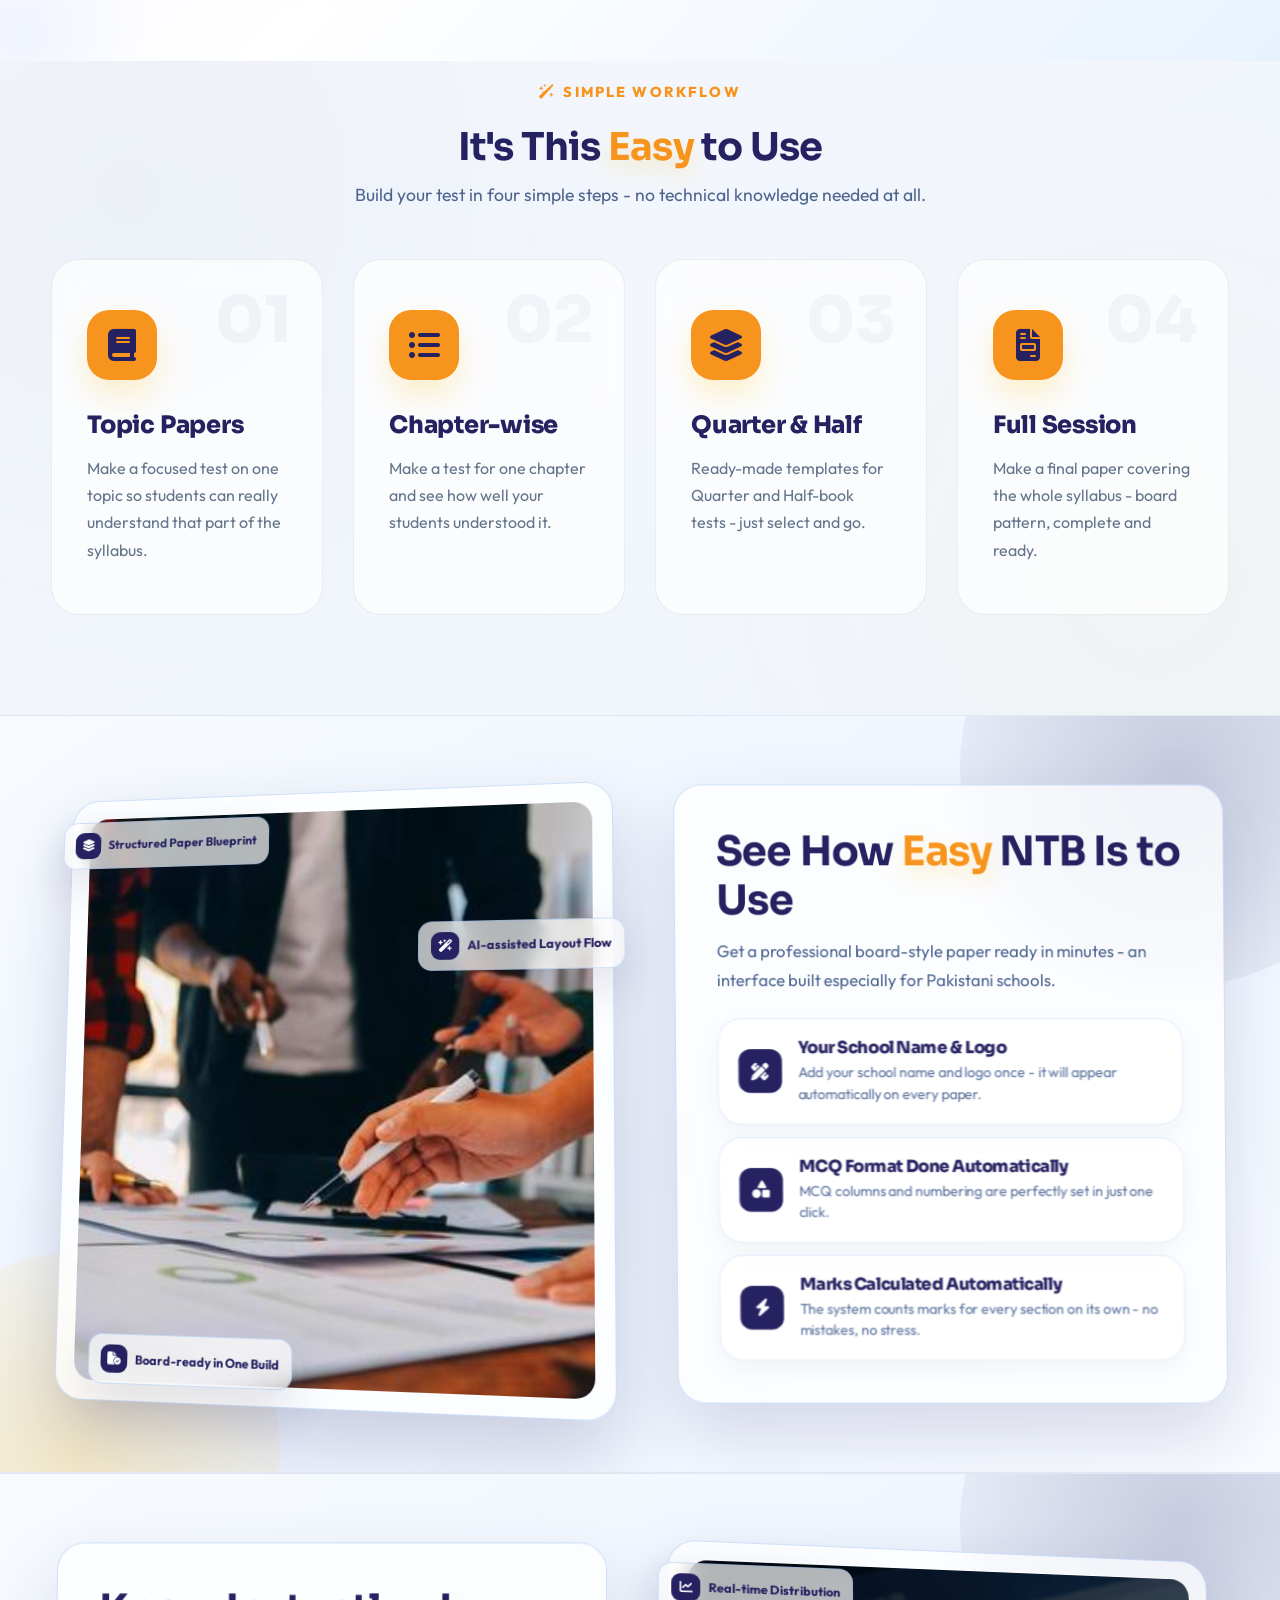
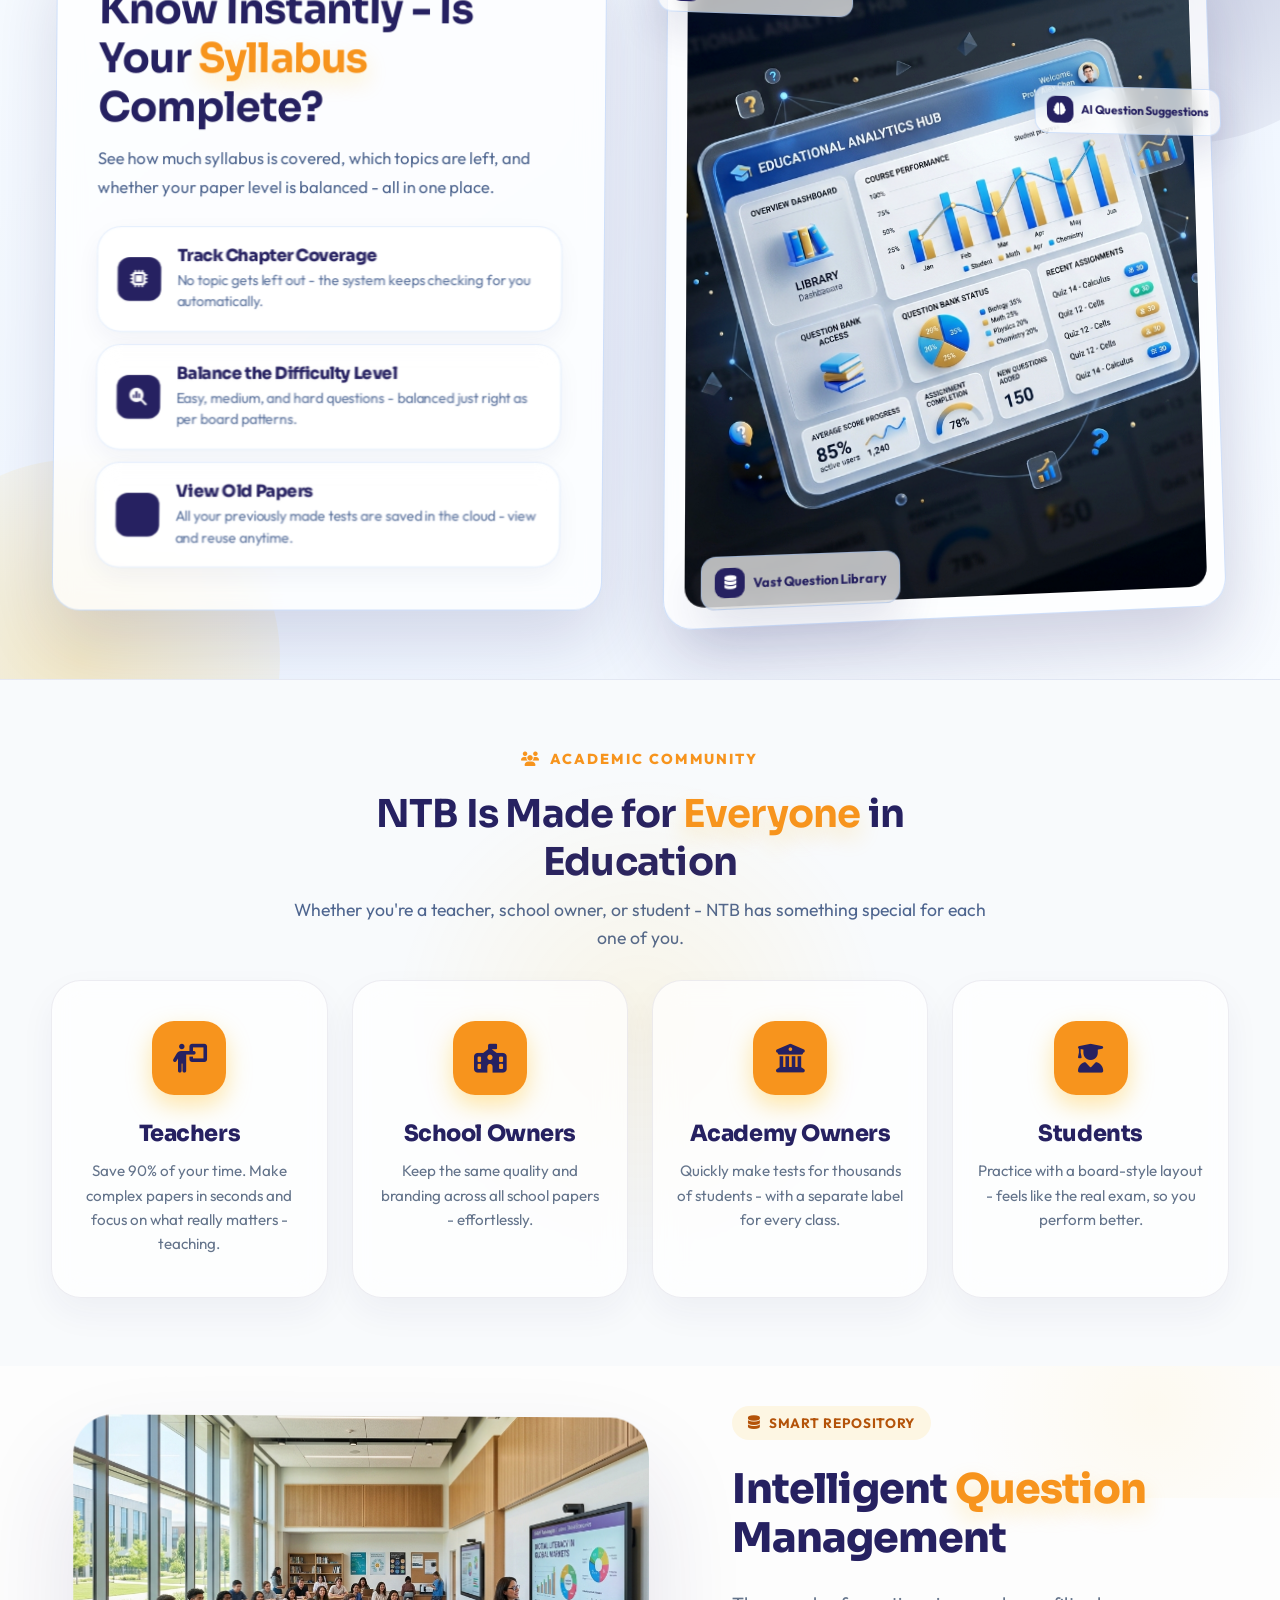
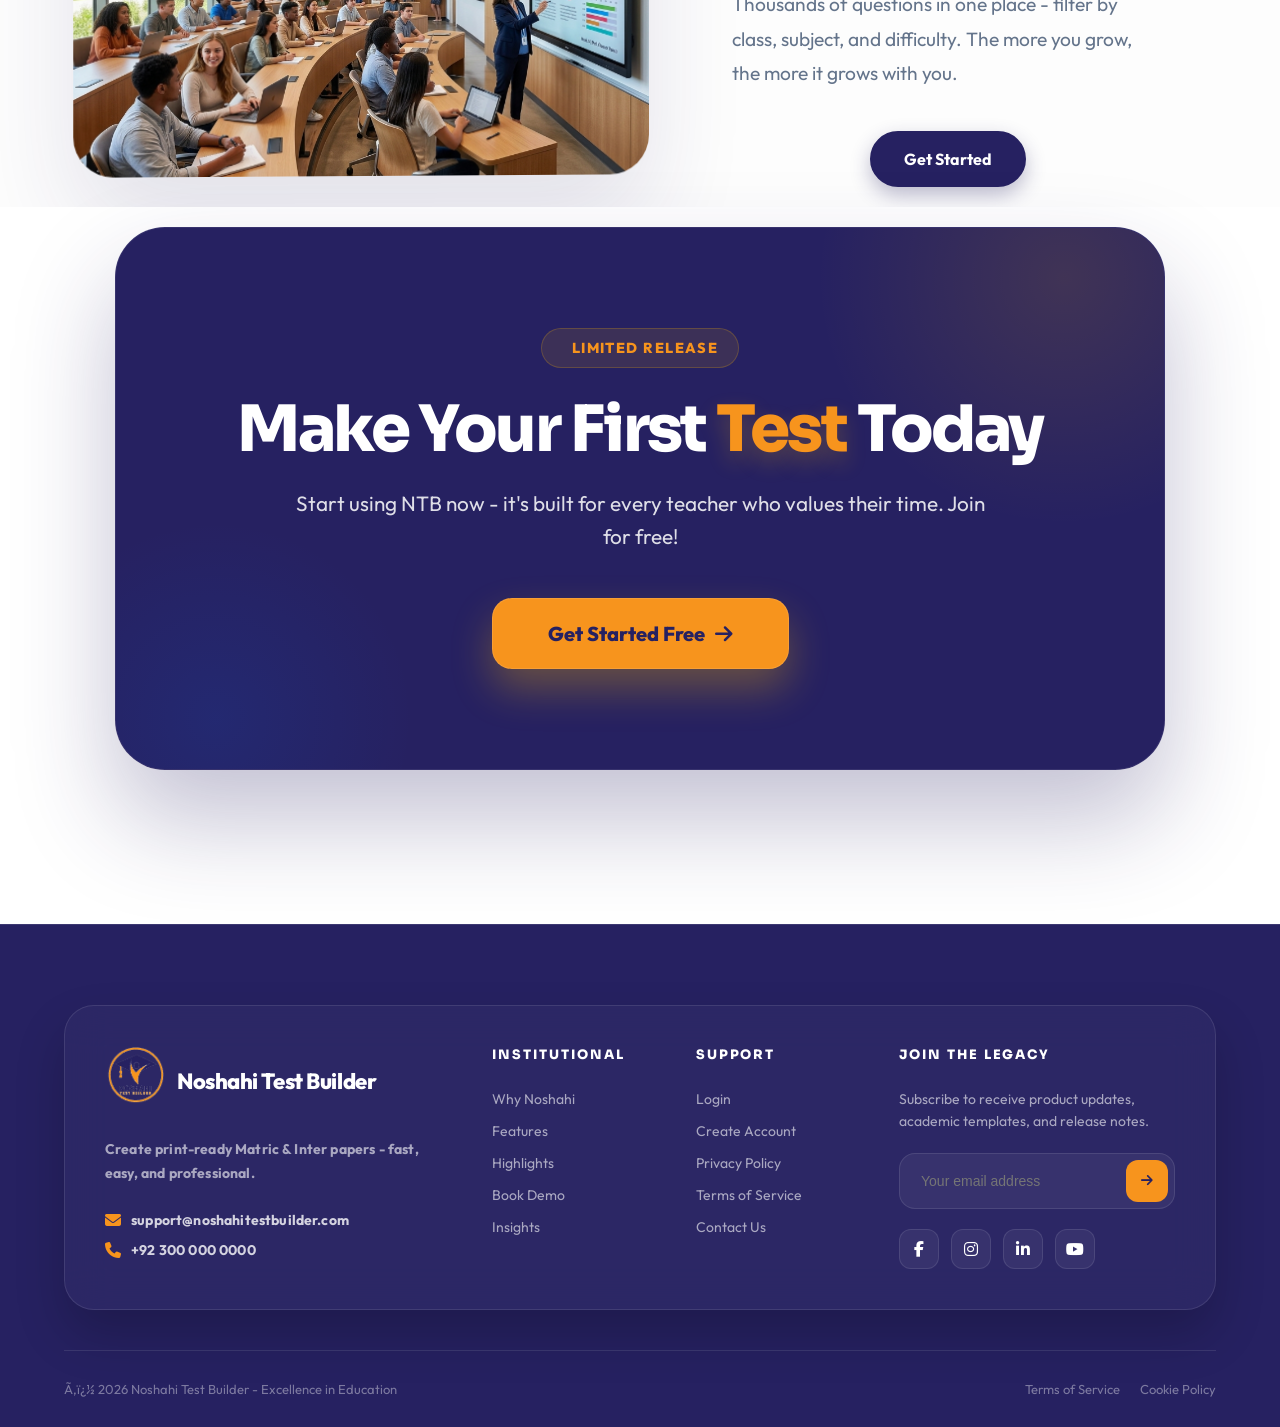
==== commit d0a4dea1: "ch" ====
--- a/index.html
+++ b/index.html
@@ -502,7 +502,7 @@
       }
 
       .glass-overlay {
-        padding: 25px 15px;
+        padding: 25px 15px 45px;
         width: 100%;
         max-width: 100%;
       }
@@ -511,7 +511,7 @@
 
       .glass-overlay p { font-size: 1rem; margin-bottom: 25px; line-height: 1.5; }
 
-      .carousel-indicators { bottom: 40px; }
+      .carousel-indicators { bottom: 20px; }
 
       .carousel-indicators li.active {
         width: 25px;
--- a/assets/ntb-shared.css
+++ b/assets/ntb-shared.css
@@ -26,12 +26,13 @@
   top: 0;
   left: 0;
   right: 0;
-  z-index: 1000;
+  z-index: 1050;
   width: 100%;
-  background: var(--ntb-surface);
-  backdrop-filter: blur(16px);
+  background: rgba(255, 255, 255, 0.95);
+  backdrop-filter: blur(18px);
+  -webkit-backdrop-filter: blur(18px);
   border-bottom: 3px solid var(--ntb-secondary);
-  box-shadow: var(--ntb-shadow);
+  box-shadow: 0 4px 24px rgba(38, 33, 97, 0.10);
   isolation: isolate;
 }
 
@@ -53,7 +54,7 @@
   text-decoration: none;
   color: var(--ntb-text);
   font-weight: 800;
-  font-size: 20px;
+  font-size: 28px;
   letter-spacing: -0.02em;
 }
 
@@ -196,25 +197,49 @@
 
 .site-menu-toggle {
   display: none;
-  width: 40px;
-  height: 40px;
+  width: 42px;
+  height: 42px;
   border-radius: 12px;
-  border: 1px solid rgba(38, 33, 97, 0.22);
-  background: rgba(255, 255, 255, 0.9);
+  border: 1px solid rgba(38, 33, 97, 0.18);
+  background: rgba(255, 255, 255, 0.95);
   color: var(--ntb-primary);
   cursor: pointer;
-  box-shadow: 0 12px 26px rgba(45, 39, 115, 0.12);
-  transition: transform 0.2s ease, background 0.2s ease, box-shadow 0.2s ease;
+  box-shadow: 0 4px 14px rgba(45, 39, 115, 0.10);
+  transition: transform 0.2s ease, background 0.2s ease, box-shadow 0.2s ease, color 0.2s ease;
+  z-index: 1060;
+  flex-shrink: 0;
 }
 
 .site-menu-toggle i {
-  font-size: 15px;
+  font-size: 16px;
+  transition: transform 0.3s ease;
 }
 
 .site-menu-toggle:hover {
   transform: translateY(-1px);
   background: #ffffff;
-  box-shadow: 0 16px 34px rgba(45, 39, 115, 0.18);
+  box-shadow: 0 8px 22px rgba(45, 39, 115, 0.16);
+}
+
+.site-menu-toggle:active {
+  transform: scale(0.92);
+}
+
+/* Backdrop overlay when mobile menu is open */
+.ntb-menu-backdrop {
+  position: fixed;
+  inset: 0;
+  background: rgba(0, 0, 0, 0.45);
+  z-index: 1040;
+  opacity: 0;
+  pointer-events: none;
+  transition: opacity 0.35s ease;
+  -webkit-tap-highlight-color: transparent;
+}
+
+.ntb-menu-backdrop.is-active {
+  opacity: 1;
+  pointer-events: auto;
 }
 
 body.ntb-menu-open {
@@ -223,10 +248,19 @@
 
 @media (max-width: 900px) {
   .site-header {
-    position: -webkit-sticky;
-    position: sticky;
+    position: fixed !important;
     top: 0;
+    left: 0;
+    right: 0;
     z-index: 1200;
+    width: 100%;
+  }
+
+  /* Compensate for fixed header — add to your page's main/body */
+  .site-header + main,
+  .site-header + section,
+  .site-header + .main-content {
+    padding-top: var(--ntb-header-height);
   }
 
   .site-menu-toggle {
@@ -238,20 +272,27 @@
 
   .site-nav {
     height: var(--ntb-header-height);
-    padding: 0 15px;
+    padding: 0 16px;
   }
 
   .site-logo {
-    gap: clamp(6px, 1.5vw, 12px);
+    flex: 1;
+    min-width: 0;
+    gap: clamp(8px, 2vw, 12px);
   }
 
   .site-logo span {
-    font-size: clamp(12px, 3.8vw, 18px);
+    font-size: clamp(18px, 5.2vw, 28px);
     white-space: nowrap;
+    overflow: hidden;
+    text-overflow: ellipsis;
+    flex: 1;
+    min-width: 0;
   }
 
   .site-logo-img {
-    height: clamp(34px, 8vw, 48px);
+    height: clamp(38px, 9vw, 50px);
+    flex-shrink: 0;
   }
 
   .site-links {
@@ -259,26 +300,28 @@
     top: var(--ntb-header-height);
     right: 0;
     left: auto;
-    width: 260px;
+    width: 280px;
+    max-width: 80vw;
     height: calc(100dvh - var(--ntb-header-height));
     max-height: calc(100dvh - var(--ntb-header-height));
     margin-left: 0;
-    padding: 20px 20px max(20px, env(safe-area-inset-bottom));
-    gap: 12px;
+    padding: 24px 20px max(24px, env(safe-area-inset-bottom));
+    gap: 6px;
     flex-direction: column;
     align-items: stretch;
     background: rgba(38, 33, 97, 0.98);
-    backdrop-filter: blur(18px);
-    border-left: 1px solid rgba(38, 33, 97, 0.12);
+    backdrop-filter: blur(20px);
+    -webkit-backdrop-filter: blur(20px);
+    border-left: 1px solid rgba(255, 255, 255, 0.08);
     border-radius: 0;
-    box-shadow: -5px 0 25px rgba(45, 39, 115, 0.1);
+    box-shadow: -8px 0 30px rgba(0, 0, 0, 0.2);
     transform: translateX(100%);
     opacity: 0;
     pointer-events: none;
     overflow-y: auto;
     overscroll-behavior: contain;
-    transition: transform 0.3s ease, opacity 0.3s ease;
-    z-index: 999;
+    transition: transform 0.35s cubic-bezier(0.4, 0, 0.2, 1), opacity 0.35s ease;
+    z-index: 1055;
   }
 
   .site-links.open {
@@ -289,11 +332,32 @@
 
   .site-links a {
     width: 100%;
-    padding: 12px 14px;
+    padding: 13px 16px;
+    border-radius: 10px;
+    font-size: 15px;
+    color: rgba(255, 255, 255, 0.85);
+    transition: all 0.2s ease;
+  }
+
+  .site-links a:hover,
+  .site-links a:focus {
+    background: rgba(255, 255, 255, 0.08);
+    color: #ffffff;
+    transform: translateX(4px);
+  }
+
+  .site-links a.active {
+    background: rgba(247, 148, 29, 0.18);
+    color: var(--ntb-secondary) !important;
   }
 
   .site-links a.nav-cta {
     text-align: center;
+    margin-top: 8px;
+  }
+
+  .site-links a.nav-login-cta {
+    margin-top: 4px;
   }
 }
 
@@ -536,15 +600,30 @@
 @media (max-width: 1024px) {
   .footer-grid {
     grid-template-columns: 1fr 1fr;
-    gap: 40px;
+    gap: 36px;
+    padding: 36px;
+  }
+
+  .site-footer {
+    padding: 60px 0 28px;
   }
 }
 
 @media (max-width: 768px) {
+  .site-footer {
+    padding: 48px 0 24px;
+  }
+
+  .footer-inner {
+    padding: 0 16px;
+  }
+
   .footer-grid {
     grid-template-columns: 1fr;
-    padding: 30px 24px;
+    padding: 28px 20px;
+    gap: 32px;
     text-align: center;
+    border-radius: 22px;
   }
 
   .footer-brand {
@@ -555,28 +634,144 @@
 
   .footer-brand p {
     margin-inline: auto;
-  }
-
-  .footer-logo, .footer-contact a {
+    max-width: 100%;
+  }
+
+  .footer-logo {
     justify-content: center;
+    font-size: 20px;
+  }
+
+  .footer-logo-img {
+    height: 48px;
+  }
+
+  .footer-contact {
+    gap: 10px;
+  }
+
+  .footer-contact a {
+    justify-content: center;
+    font-size: 13px;
+  }
+
+  .footer-col h4 {
+    margin-bottom: 16px;
+    font-size: 12px;
+  }
+
+  .footer-links {
+    gap: 10px;
   }
 
   .footer-links a {
     justify-content: center;
+    font-size: 13px;
   }
 
   .footer-links a i {
     display: none;
   }
 
+  .footer-subscribe p {
+    font-size: 13px;
+    margin-bottom: 14px;
+  }
+
+  .footer-form {
+    border-radius: 14px;
+    padding: 5px;
+  }
+
+  .footer-form input {
+    padding: 8px 12px;
+    font-size: 13px;
+  }
+
+  .footer-form button {
+    width: 38px;
+    height: 38px;
+    border-radius: 10px;
+  }
+
   .footer-social {
     justify-content: center;
+    gap: 10px;
+  }
+
+  .footer-social a {
+    width: 38px;
+    height: 38px;
+    border-radius: 10px;
   }
 
   .footer-bottom {
     flex-direction: column;
-    gap: 20px;
+    gap: 16px;
     text-align: center;
+    margin-top: 28px;
+    padding-top: 20px;
+    font-size: 12px;
+  }
+
+  .footer-bottom div {
+    flex-wrap: wrap;
+    justify-content: center;
+    gap: 14px;
+  }
+}
+
+@media (max-width: 480px) {
+  .site-footer {
+    padding: 36px 0 20px;
+  }
+
+  .footer-inner {
+    padding: 0 10px;
+  }
+
+  .footer-grid {
+    padding: 22px 16px;
+    gap: 28px;
+    border-radius: 18px;
+  }
+
+  .footer-logo {
+    font-size: 18px;
+    gap: 8px;
+  }
+
+  .footer-logo-img {
+    height: 40px;
+  }
+
+  .footer-brand p {
+    font-size: 13px;
+    line-height: 1.6;
+  }
+
+  .footer-col h4 {
+    font-size: 11px;
+    margin-bottom: 14px;
+  }
+
+  .footer-links a,
+  .footer-contact a {
+    font-size: 12px;
+  }
+
+  .footer-social a {
+    width: 36px;
+    height: 36px;
+  }
+
+  .footer-bottom {
+    font-size: 11px;
+    gap: 12px;
+  }
+
+  .footer-bottom div {
+    gap: 10px;
   }
 }
 
@@ -670,18 +865,30 @@
 }
 
 @media (max-width: 640px) {
+  .site-nav {
+    padding: 0 12px;
+  }
+
+  .site-logo span {
+    font-size: clamp(15px, 4.2vw, 20px);
+  }
+
   .site-menu-toggle {
-    width: 36px;
-    height: 36px;
-    border-radius: 11px;
+    width: 38px;
+    height: 38px;
+    border-radius: 10px;
   }
 
   .site-menu-toggle i {
-    font-size: 14px;
+    font-size: 15px;
+  }
+
+  .site-links {
+    width: 260px;
   }
 
   .ntb-quick-actions {
-    right: 20px;
+    right: 16px;
     gap: 8px;
   }
 
@@ -699,6 +906,35 @@
 
   .ntb-whatsapp-fab i {
     font-size: 20px;
+  }
+}
+
+@media (max-width: 400px) {
+  .site-logo {
+    gap: 6px;
+  }
+
+  .site-logo span {
+    font-size: clamp(13px, 3.8vw, 17px);
+  }
+
+  .site-logo-img {
+    height: 34px;
+  }
+
+  .site-menu-toggle {
+    width: 36px;
+    height: 36px;
+  }
+
+  .site-links {
+    width: 100%;
+    max-width: 100vw;
+  }
+
+  .site-links a {
+    padding: 12px 14px;
+    font-size: 14px;
   }
 }
 /* ---------------- Live Chat Widget ---------------- */
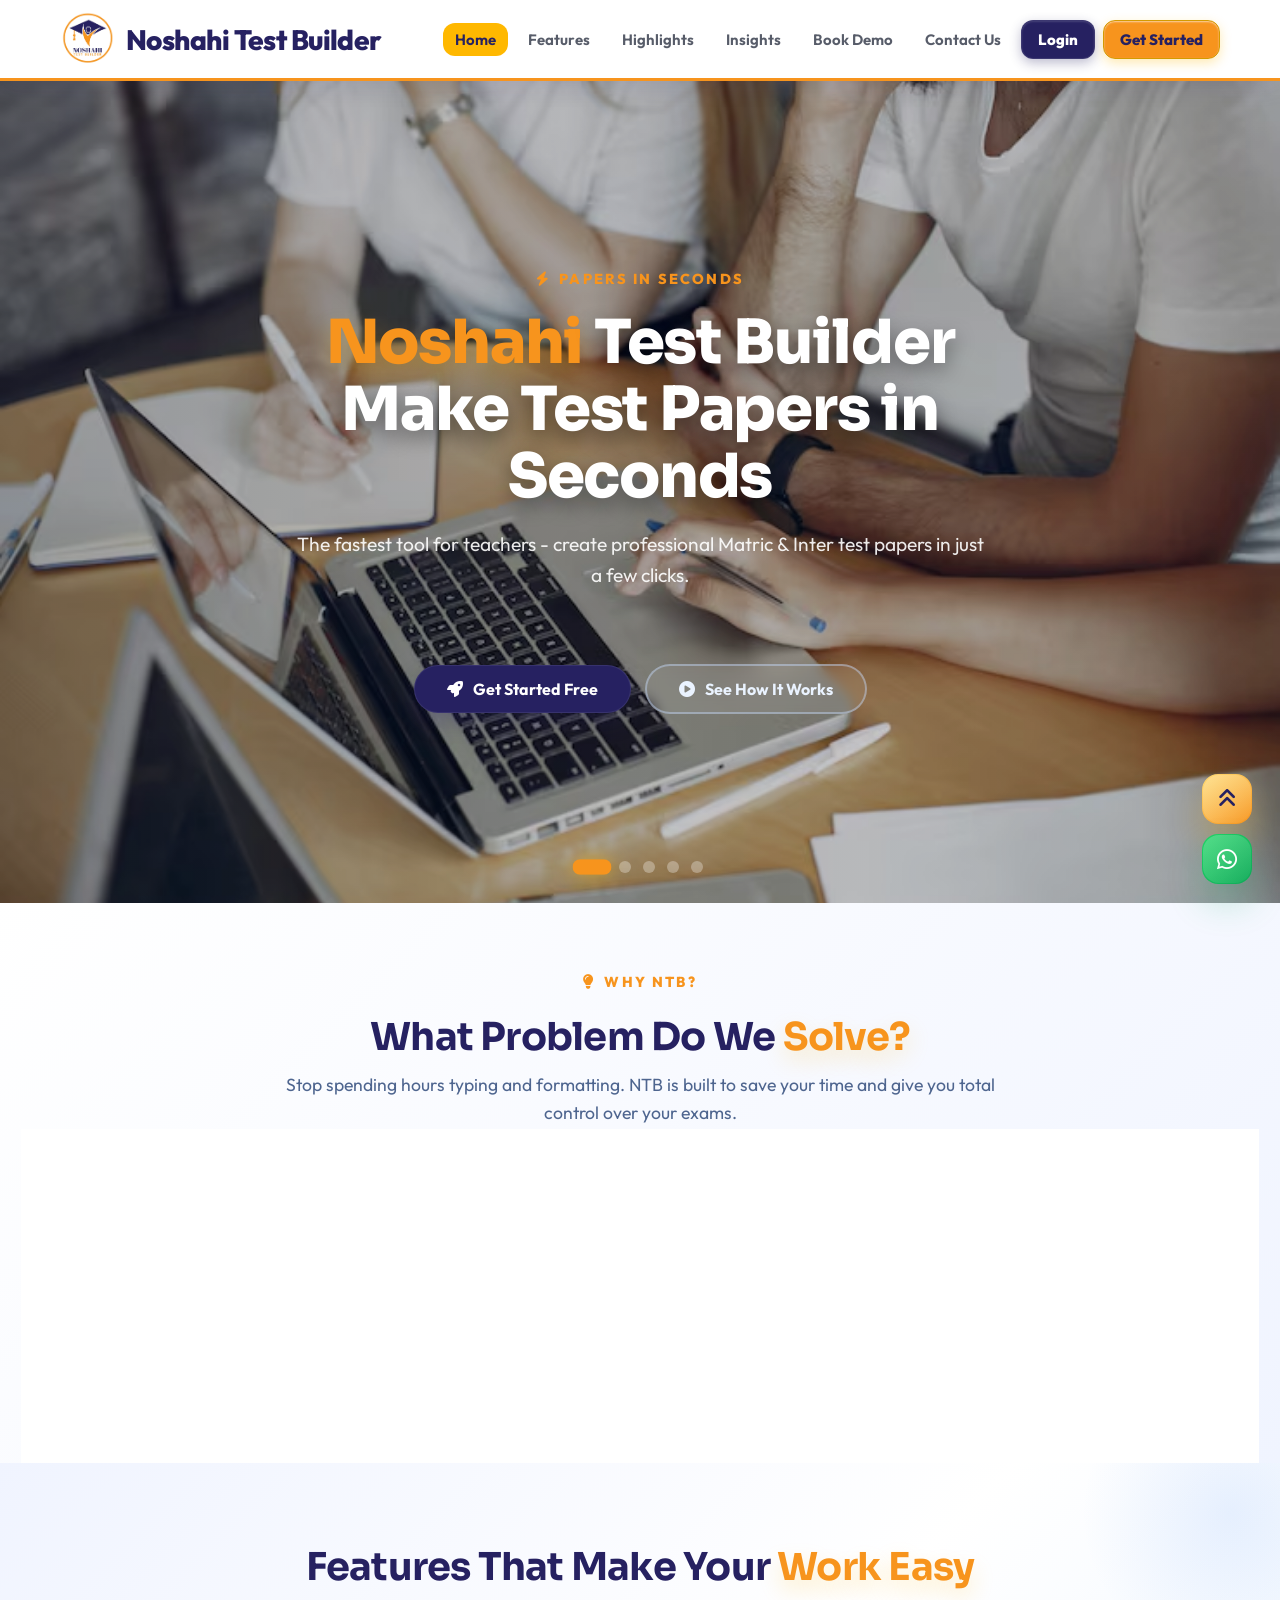
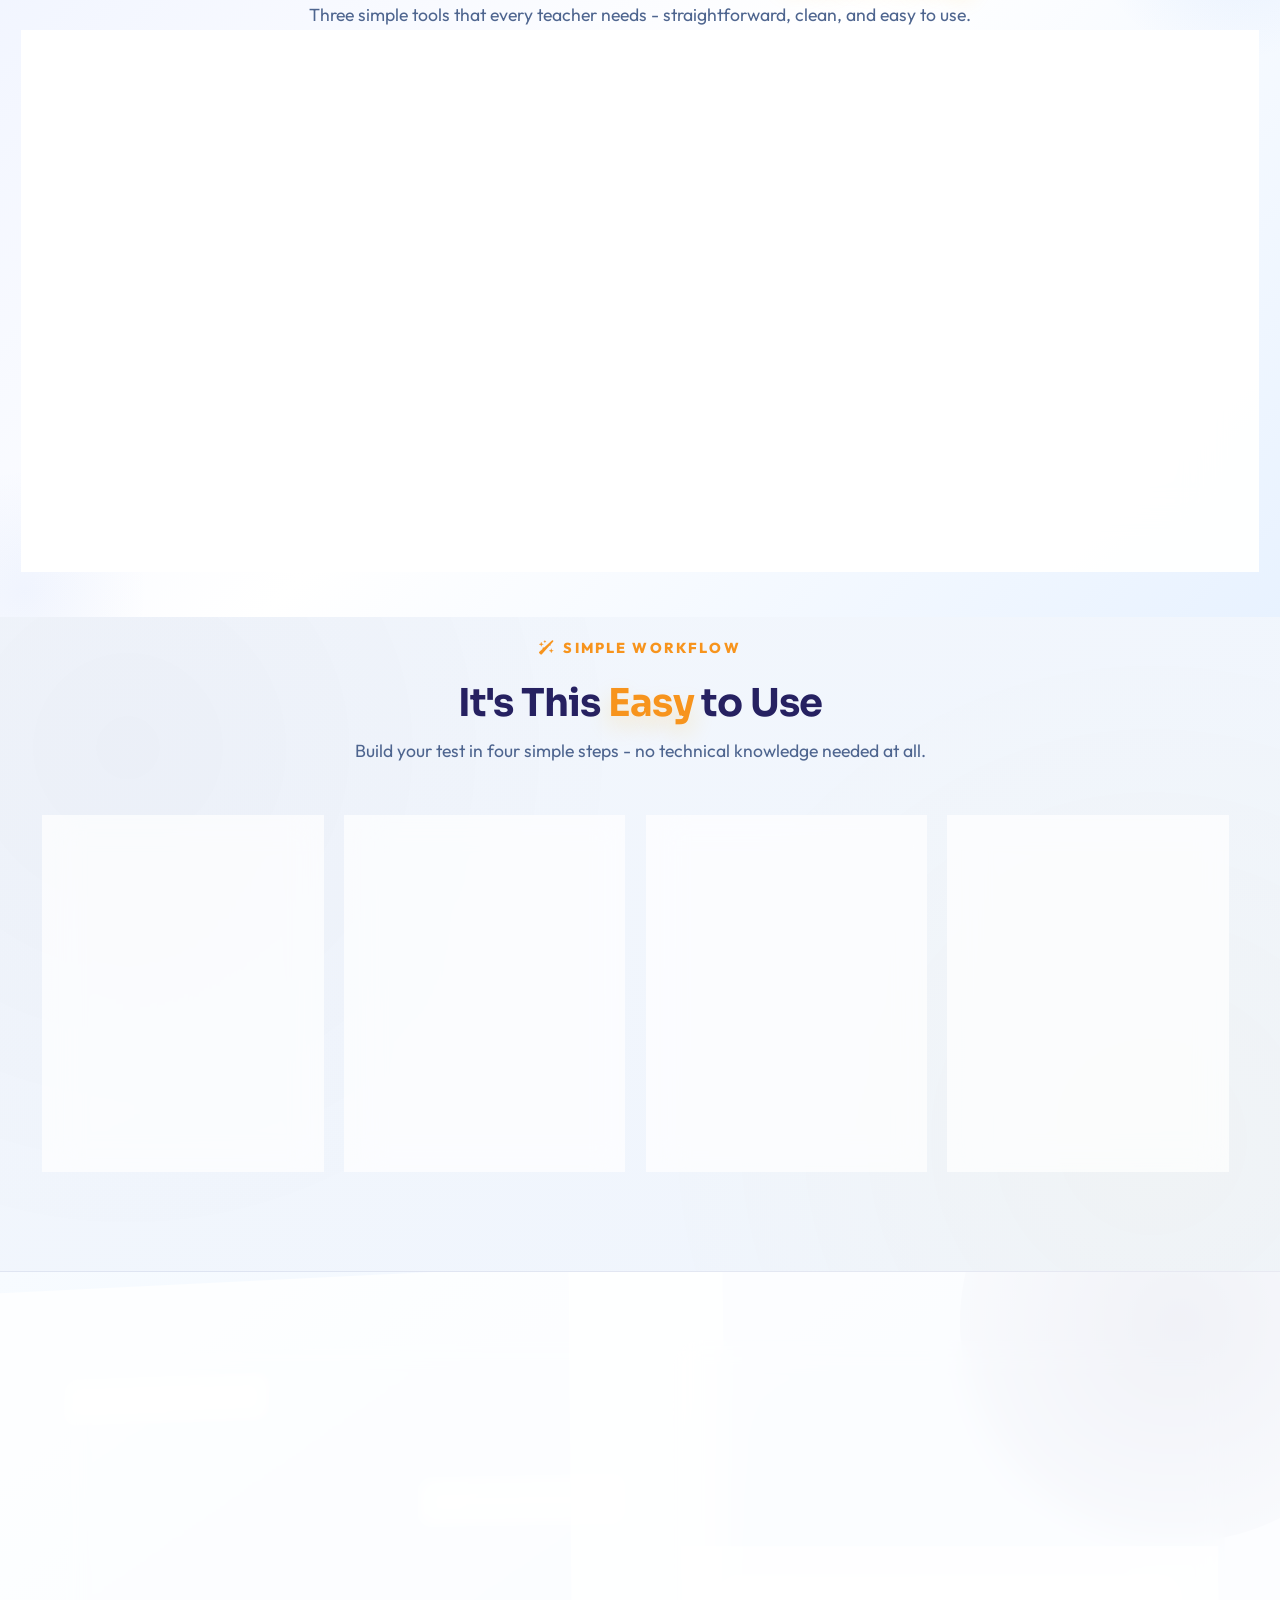
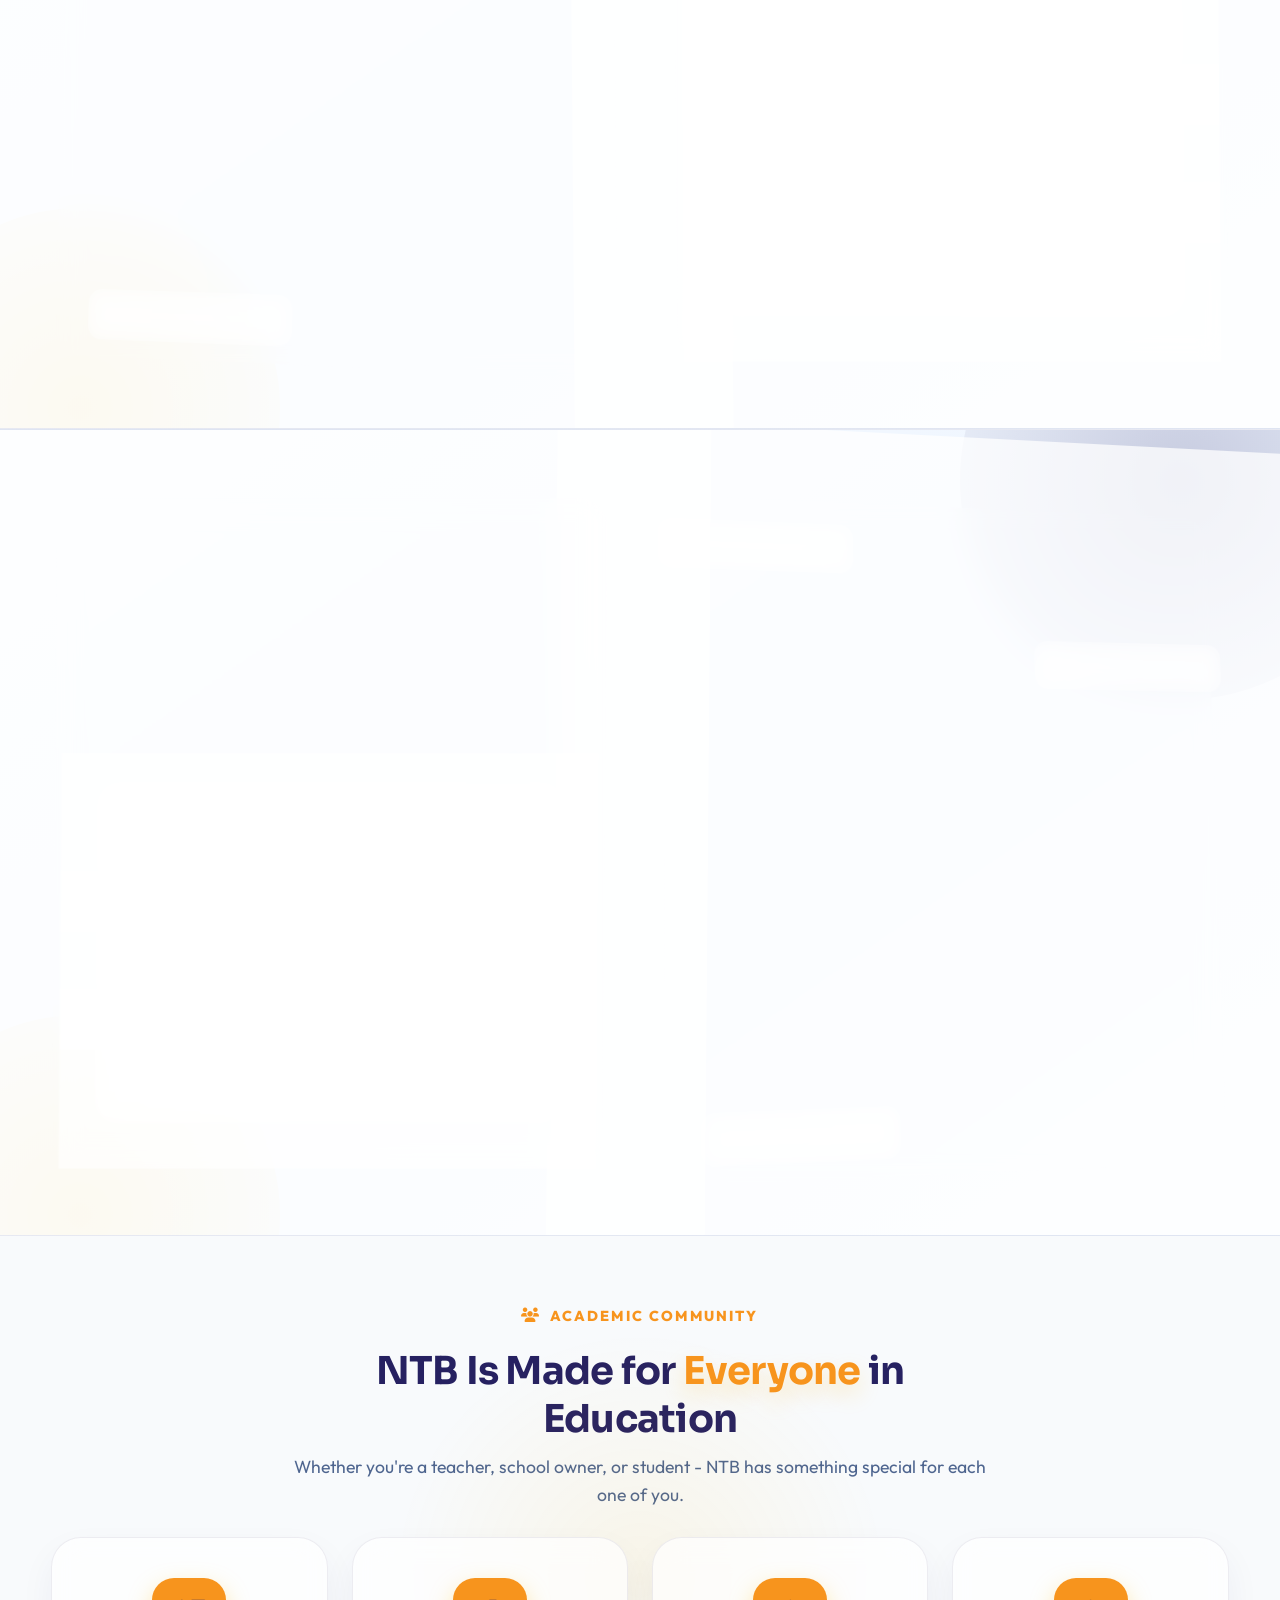
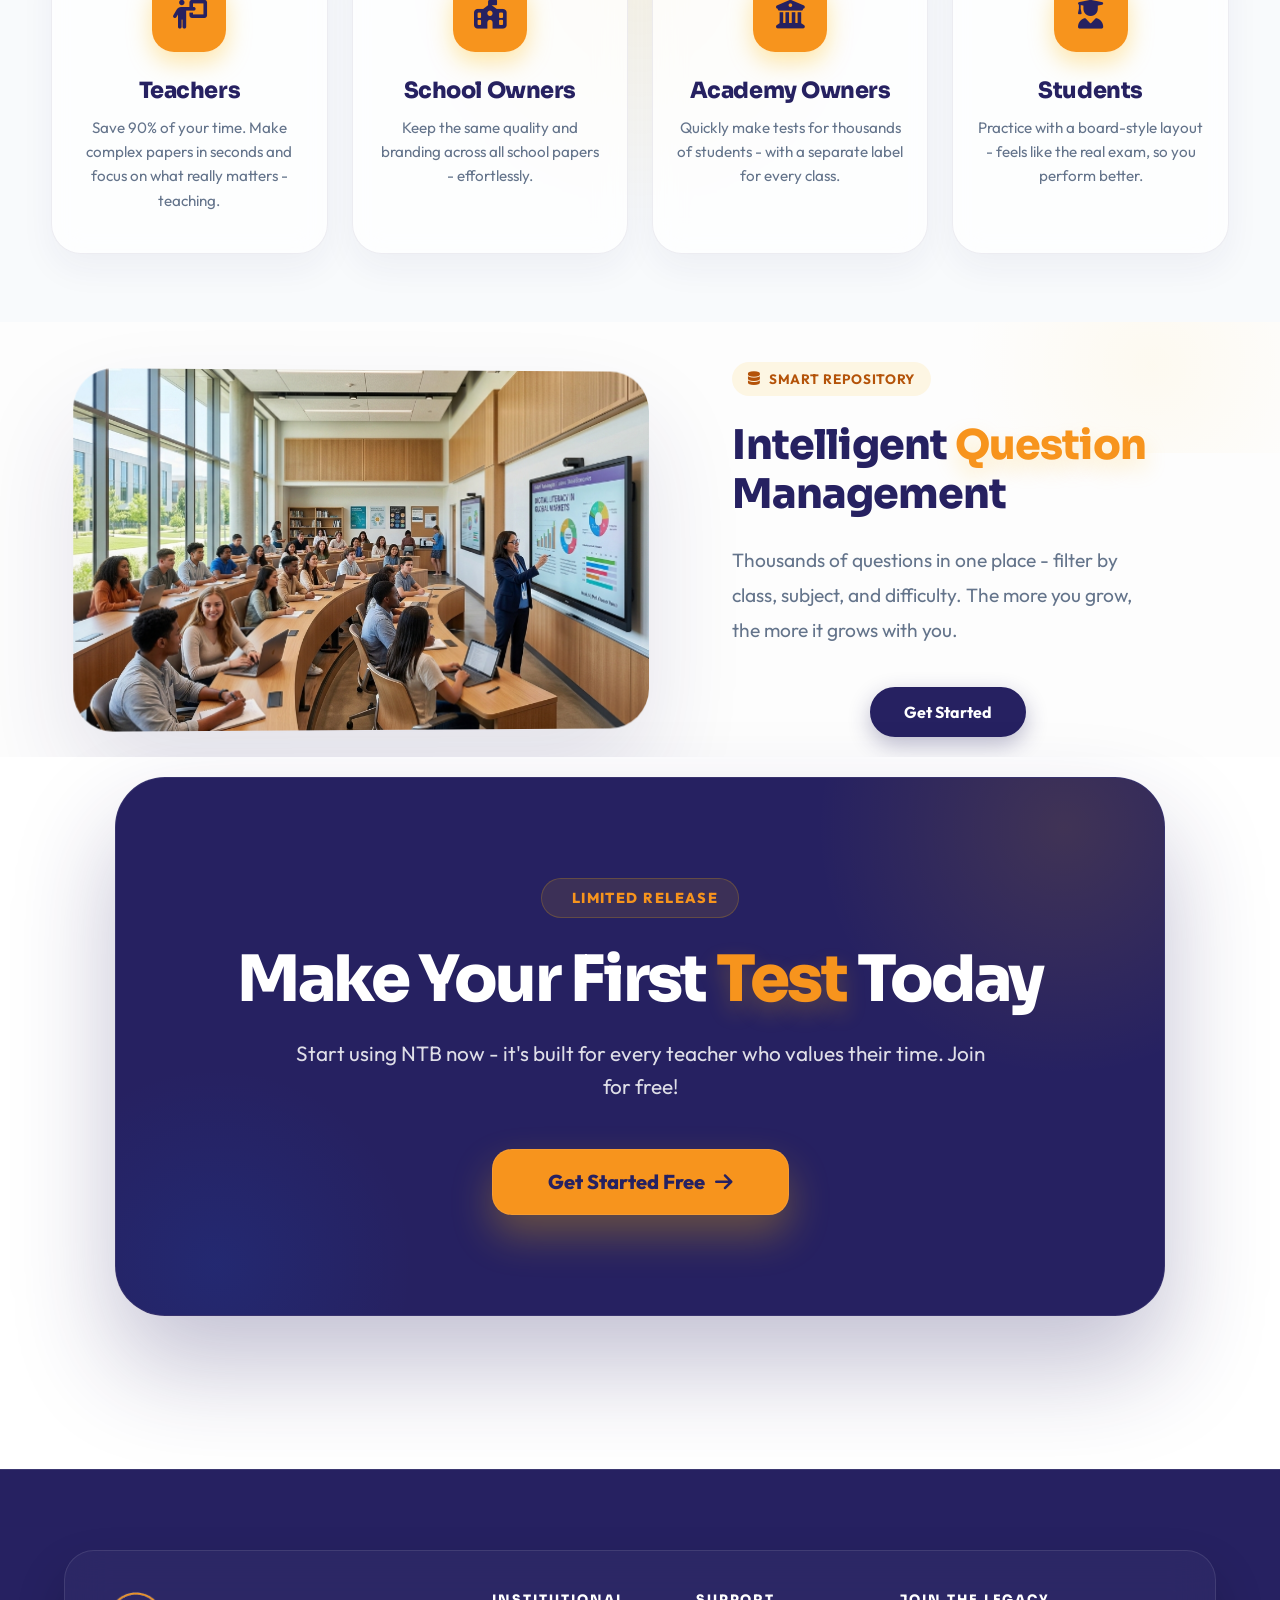
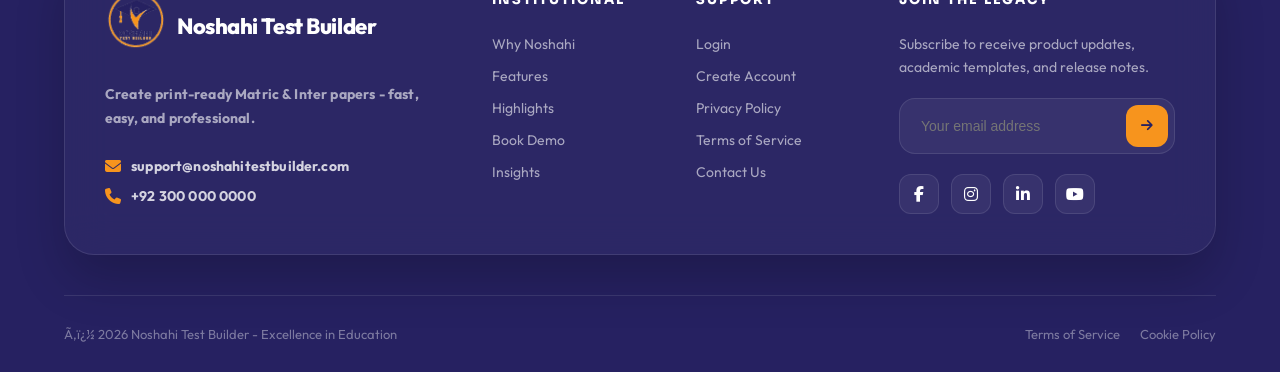
==== commit 740935ef: "changigs" ====
--- a/index.html
+++ b/index.html
@@ -2374,7 +2374,7 @@
                   <p>The fastest tool for teachers  -  create professional Matric & Inter test papers in just a few clicks.</p>
                   <div class="hero-actions">
                     <a class="btn btn-gold" href="register.html"><i class="fa-solid fa-rocket"></i> Get Started Free</a>
-                    <a class="btn btn-outline" href="#features"><i class="fa-solid fa-circle-play"></i> See How It
+                    <a class="btn btn-outline" href="javascript:void(0)" onclick="openVideoModal()" id="see-how-it-works-btn"><i class="fa-solid fa-circle-play"></i> See How It
                       Works</a>
                   </div>
                 </div>
@@ -2468,6 +2468,56 @@
 
       </div>
 
+    </section>
+
+    <!-- NEW SECTION: Why NTB? Problem We Solve -->
+    <section id="why-ntb" class="section" style="background: linear-gradient(135deg, #ffffff 0%, #f0f4ff 100%); position: relative; overflow: hidden; padding-bottom: 20px;">
+      <div class="container">
+        <div class="section-head">
+          <span class="hero-pill" style="margin-inline: auto;"><i class="fa-solid fa-lightbulb"></i> Why NTB?</span>
+          <h2>What Problem Do We <span class="brand-word">Solve?</span></h2>
+          <p>Stop spending hours typing and formatting. NTB is built to save your time and give you total control over your exams.</p>
+        </div>
+        <div class="features-grid">
+          
+          <div class="feature-card" style="border-top: 4px solid var(--secondary);">
+            <div class="feature-content">
+              <div class="feature-heading">
+                <div class="feature-icon" style="background: rgba(247, 148, 29, 0.1); border-radius: 12px; width: 60px; height: 60px; font-size: 1.8rem;">
+                  <i class="fa-solid fa-stopwatch"></i>
+                </div>
+                <h3>1-Second Generation</h3>
+              </div>
+              <p style="font-size: 1.05rem; color: #475569;">No more typing or manual formatting. With NTB, you can generate a complete, ready-to-print exam paper in just <strong>1 second</strong>.</p>
+            </div>
+          </div>
+
+          <div class="feature-card" style="border-top: 4px solid var(--primary);">
+            <div class="feature-content">
+              <div class="feature-heading">
+                <div class="feature-icon" style="background: rgba(38, 33, 97, 0.1); border-radius: 12px; width: 60px; height: 60px; font-size: 1.8rem; color: var(--primary);">
+                  <i class="fa-solid fa-book-open-reader"></i>
+                </div>
+                <h3>Total Freedom</h3>
+              </div>
+              <p style="font-size: 1.05rem; color: #475569;">Generate tests exactly how you need them. Choose from <strong>Topic-wise, Chapter-wise, Half Book, or Full Book</strong> options instantly.</p>
+            </div>
+          </div>
+
+          <div class="feature-card" style="border-top: 4px solid #10b981;">
+            <div class="feature-content">
+              <div class="feature-heading">
+                <div class="feature-icon" style="background: rgba(16, 185, 129, 0.1); border-radius: 12px; width: 60px; height: 60px; font-size: 1.8rem; color: #10b981;">
+                  <i class="fa-solid fa-clipboard-list"></i>
+                </div>
+                <h3>Flexible Formats</h3>
+              </div>
+              <p style="font-size: 1.05rem; color: #475569;">Want only MCQs? Only long questions? Or a mix of both? NTB lets you create <strong>Objective, Subjective, or combined</strong> papers effortlessly.</p>
+            </div>
+          </div>
+
+        </div>
+      </div>
     </section>
 
     <section id="features" class="section">
@@ -3012,6 +3062,160 @@
 
   </script>
 
+  <!-- Video Modal -->
+  <div class="video-modal-overlay" id="videoModal">
+    <div class="video-modal-container">
+      <button class="video-modal-close" id="videoModalClose" aria-label="Close video">
+        <i class="fa-solid fa-xmark"></i>
+      </button>
+      <div class="video-modal-content">
+        <video id="videoPlayer" controls playsinline preload="metadata" poster="">
+          <source src="video/noshahi.jpg.mp4" type="video/mp4">
+          Your browser does not support the video tag.
+        </video>
+      </div>
+    </div>
+  </div>
+
+  <style>
+    /* --- Video Modal Styles --- */
+    .video-modal-overlay {
+      position: fixed;
+      inset: 0;
+      z-index: 99999;
+      display: flex;
+      align-items: center;
+      justify-content: center;
+      background: rgba(10, 8, 30, 0.85);
+      backdrop-filter: blur(16px);
+      -webkit-backdrop-filter: blur(16px);
+      opacity: 0;
+      visibility: hidden;
+      transition: opacity 0.4s cubic-bezier(0.4, 0, 0.2, 1), visibility 0.4s cubic-bezier(0.4, 0, 0.2, 1);
+      padding: 20px;
+    }
+
+    .video-modal-overlay.active {
+      opacity: 1;
+      visibility: visible;
+    }
+
+    .video-modal-container {
+      position: relative;
+      width: 100%;
+      max-width: 960px;
+      border-radius: 20px;
+      overflow: hidden;
+      background: #0a0a1a;
+      box-shadow:
+        0 0 0 1px rgba(255, 255, 255, 0.08),
+        0 40px 80px rgba(0, 0, 0, 0.5),
+        0 0 60px rgba(99, 102, 241, 0.15);
+      transform: scale(0.88) translateY(30px);
+      transition: transform 0.5s cubic-bezier(0.34, 1.56, 0.64, 1);
+    }
+
+    .video-modal-overlay.active .video-modal-container {
+      transform: scale(1) translateY(0);
+    }
+
+    .video-modal-close {
+      position: absolute;
+      top: 14px;
+      right: 14px;
+      z-index: 10;
+      width: 44px;
+      height: 44px;
+      border-radius: 50%;
+      border: 1px solid rgba(255, 255, 255, 0.15);
+      background: rgba(0, 0, 0, 0.5);
+      backdrop-filter: blur(8px);
+      color: #fff;
+      font-size: 1.2rem;
+      cursor: pointer;
+      display: flex;
+      align-items: center;
+      justify-content: center;
+      transition: all 0.3s ease;
+    }
+
+    .video-modal-close:hover {
+      background: rgba(247, 148, 29, 0.8);
+      border-color: rgba(247, 148, 29, 0.9);
+      transform: rotate(90deg) scale(1.1);
+    }
+
+    .video-modal-content {
+      width: 100%;
+      aspect-ratio: 16 / 9;
+      position: relative;
+    }
+
+    .video-modal-content video {
+      width: 100%;
+      height: 100%;
+      object-fit: contain;
+      display: block;
+      border-radius: 0;
+    }
+
+    /* Responsive */
+    @media (max-width: 768px) {
+      .video-modal-container {
+        max-width: 100%;
+        border-radius: 14px;
+      }
+
+      .video-modal-close {
+        top: 10px;
+        right: 10px;
+        width: 38px;
+        height: 38px;
+        font-size: 1rem;
+      }
+    }
+
+    @media (max-width: 480px) {
+      .video-modal-overlay {
+        padding: 10px;
+      }
+
+      .video-modal-container {
+        border-radius: 10px;
+      }
+    }
+  </style>
+
+  <script>
+    // --- Video Modal Logic ---
+    function openVideoModal() {
+      const modal = document.getElementById('videoModal');
+      const video = document.getElementById('videoPlayer');
+      modal.classList.add('active');
+      document.body.style.overflow = 'hidden';
+      video.currentTime = 0;
+      video.play().catch(() => {});
+    }
+
+    function closeVideoModal() {
+      const modal = document.getElementById('videoModal');
+      const video = document.getElementById('videoPlayer');
+      modal.classList.remove('active');
+      document.body.style.overflow = '';
+      video.pause();
+    }
+
+    document.getElementById('videoModalClose').addEventListener('click', closeVideoModal);
+
+    document.getElementById('videoModal').addEventListener('click', function(e) {
+      if (e.target === this) closeVideoModal();
+    });
+
+    document.addEventListener('keydown', function(e) {
+      if (e.key === 'Escape') closeVideoModal();
+    });
+  </script>
+
 </body>
 
 </html>
--- a/assets/ntb-shared.css
+++ b/assets/ntb-shared.css
@@ -56,6 +56,17 @@
   font-weight: 800;
   font-size: 28px;
   letter-spacing: -0.02em;
+  /* Expand to fill all space between logo-img and toggle button */
+  flex: 1;
+  min-width: 0;
+}
+
+.site-logo span {
+  flex: 1;
+  min-width: 0;
+  white-space: nowrap;
+  overflow: hidden;
+  text-overflow: ellipsis;
 }
 
 .site-logo-icon {
@@ -83,10 +94,10 @@
 
 
 .site-links {
-  margin-left: auto;
   display: flex;
   align-items: center;
   gap: 8px;
+  flex-shrink: 0;
 }
 
 .site-links a {
@@ -267,7 +278,7 @@
     display: inline-flex;
     align-items: center;
     justify-content: center;
-    margin-left: auto;
+    flex-shrink: 0;
   }
 
   .site-nav {
@@ -1172,5 +1183,428 @@
   overflow-x: clip;
 }
 
-
-
+/* ============================================================
+   UNIFIED PROFESSIONAL RESPONSIVE BUTTON SYSTEM
+   Covers: .btn, .btn-primary, .btn-gold, .btn-outline,
+           .btn-secondary, .btn-3d, .discover-btn, .feature-btn
+           Used across: index, contact-us, book-demo, login,
+                        register, insights pages
+   ============================================================ */
+
+/* ----------------------------------------------------------
+   1. BASE — shared foundation for ALL button variants
+   ---------------------------------------------------------- */
+.btn,
+.btn-primary,
+.btn-gold,
+.btn-outline,
+.btn-secondary,
+.btn-3d,
+.discover-btn,
+.feature-btn {
+  display: inline-flex;
+  align-items: center;
+  justify-content: center;
+  gap: 10px;
+  text-decoration: none;
+  font-weight: 700;
+  font-family: "Outfit", sans-serif;
+  font-size: 1rem;
+  line-height: 1;
+  border: none;
+  cursor: pointer;
+  border-radius: 50px;
+  padding: 15px 32px;
+  position: relative;
+  overflow: hidden;
+  white-space: nowrap;
+  -webkit-tap-highlight-color: transparent;
+  touch-action: manipulation;
+  transition: transform 0.28s cubic-bezier(0.25, 1, 0.5, 1),
+              box-shadow 0.28s cubic-bezier(0.25, 1, 0.5, 1),
+              background 0.28s ease,
+              color 0.28s ease,
+              border-color 0.28s ease;
+  /* Shine layer */
+  isolation: isolate;
+}
+
+/* Shine sweep on hover */
+.btn::after,
+.btn-primary::after,
+.btn-gold::after,
+.btn-outline::after,
+.btn-secondary::after,
+.btn-3d::after,
+.discover-btn::after,
+.feature-btn::after {
+  content: "";
+  position: absolute;
+  top: 0;
+  left: -120%;
+  width: 60%;
+  height: 100%;
+  background: linear-gradient(
+    120deg,
+    transparent 0%,
+    rgba(255, 255, 255, 0.22) 50%,
+    transparent 100%
+  );
+  transform: skewX(-20deg);
+  transition: left 0.55s ease;
+  pointer-events: none;
+  z-index: 1;
+}
+
+.btn:hover::after,
+.btn-primary:hover::after,
+.btn-gold:hover::after,
+.btn-outline:hover::after,
+.btn-secondary:hover::after,
+.btn-3d:hover::after,
+.discover-btn:hover::after,
+.feature-btn:hover::after {
+  left: 160%;
+}
+
+/* Icon nudge on hover */
+.btn > i,
+.btn-primary > i,
+.btn-gold > i,
+.btn-outline > i,
+.btn-secondary > i,
+.btn-3d > i,
+.discover-btn > i,
+.feature-btn > i,
+.btn span + i,
+.btn i:last-child {
+  flex-shrink: 0;
+  transition: transform 0.28s ease;
+  position: relative;
+  z-index: 2;
+}
+
+.btn:hover > i,
+.btn-primary:hover > i,
+.btn-gold:hover > i,
+.btn-outline:hover > i,
+.btn-secondary:hover > i,
+.btn-3d:hover > i,
+.discover-btn:hover > i,
+.feature-btn:hover > i {
+  transform: translateX(4px);
+}
+
+/* Text content stays above shine */
+.btn > span,
+.btn-primary > span,
+.btn-gold > span,
+.btn-3d > span {
+  position: relative;
+  z-index: 2;
+}
+
+/* Press micro-bounce */
+.btn:active,
+.btn-primary:active,
+.btn-gold:active,
+.btn-outline:active,
+.btn-secondary:active,
+.btn-3d:active,
+.discover-btn:active,
+.feature-btn:active {
+  transform: scale(0.95) !important;
+  transition-duration: 0.08s !important;
+}
+
+/* Focus ring — keyboard accessibility */
+.btn:focus-visible,
+.btn-primary:focus-visible,
+.btn-gold:focus-visible,
+.btn-outline:focus-visible,
+.btn-secondary:focus-visible,
+.btn-3d:focus-visible,
+.discover-btn:focus-visible,
+.feature-btn:focus-visible {
+  outline: 3px solid var(--ntb-secondary);
+  outline-offset: 3px;
+}
+
+/* ----------------------------------------------------------
+   2. VARIANT STYLES — visual identity per button type
+   ---------------------------------------------------------- */
+
+/* btn-gold  →  primary CTA (dark navy → orange on hover) */
+.btn-gold {
+  background: #262161;
+  color: #ffffff;
+  box-shadow: 0 8px 22px rgba(38, 33, 97, 0.30);
+  border: 1px solid rgba(255, 255, 255, 0.08);
+}
+.btn-gold:hover {
+  background: #F7941D;
+  color: #262161;
+  box-shadow: 0 14px 36px rgba(247, 148, 29, 0.42);
+  transform: translateY(-4px) scale(1.02);
+}
+
+/* btn-primary  →  orange CTA (used on login/register/book-demo) */
+.btn-primary {
+  background: linear-gradient(135deg, #F7941D, #e8850e);
+  color: #262161;
+  box-shadow: 0 8px 22px rgba(247, 148, 29, 0.32);
+  border: 1px solid #D49A00;
+}
+.btn-primary:hover {
+  background: linear-gradient(135deg, #ffaa44, #F7941D);
+  color: #1a1560;
+  box-shadow: 0 14px 36px rgba(247, 148, 29, 0.48);
+  transform: translateY(-4px) scale(1.02);
+}
+
+/* btn-3d  →  same orange premium style (book-demo, register) */
+.btn-3d {
+  background: linear-gradient(135deg, #F7941D, #e8850e);
+  color: #262161;
+  box-shadow: 0 6px 18px rgba(247, 148, 29, 0.32),
+              inset 0 1px 2px rgba(255, 255, 255, 0.5);
+  border: 1px solid #D49A00;
+  border-radius: 16px;
+}
+.btn-3d:hover {
+  background: linear-gradient(135deg, #ffaa44, #F7941D);
+  color: #1a1560;
+  box-shadow: 0 14px 32px rgba(247, 148, 29, 0.46),
+              inset 0 1px 2px rgba(255, 255, 255, 0.7);
+  transform: translateY(-4px) scale(1.02);
+}
+
+/* btn-outline  →  ghost / transparent (hero overlays) */
+.btn-outline {
+  background: rgba(255, 255, 255, 0.10);
+  color: #ffffff;
+  border: 2px solid rgba(255, 255, 255, 0.36);
+  backdrop-filter: blur(6px);
+  box-shadow: none;
+}
+.btn-outline:hover {
+  background: rgba(255, 255, 255, 0.20);
+  border-color: rgba(255, 255, 255, 0.6);
+  color: #ffffff;
+  box-shadow: 0 10px 28px rgba(0, 0, 0, 0.18);
+  transform: translateY(-4px) scale(1.02);
+}
+
+/* btn-secondary  →  white glass (contact hero "Call Now") */
+.btn-secondary {
+  background: rgba(255, 255, 255, 0.15);
+  color: #ffffff;
+  border: 2px solid rgba(255, 255, 255, 0.30);
+  backdrop-filter: blur(14px);
+  box-shadow: none;
+}
+.btn-secondary:hover {
+  background: rgba(255, 255, 255, 0.26);
+  border-color: #F7941D;
+  color: #ffffff;
+  box-shadow: 0 12px 30px rgba(247, 148, 29, 0.28);
+  transform: translateY(-4px) scale(1.02);
+}
+
+/* discover-btn  →  register page card button (same as btn-3d) */
+.discover-btn {
+  background: linear-gradient(135deg, #F7941D, #e8850e);
+  color: #262161;
+  box-shadow: 0 6px 18px rgba(247, 148, 29, 0.32),
+              inset 0 1px 2px rgba(255, 255, 255, 0.5);
+  border: 1px solid #D49A00;
+  border-radius: 16px;
+  padding: 16px 32px;
+  font-size: 1rem;
+}
+.discover-btn:hover {
+  background: linear-gradient(135deg, #ffaa44, #F7941D);
+  color: #1a1560;
+  box-shadow: 0 14px 32px rgba(247, 148, 29, 0.46);
+  transform: translateY(-4px) scale(1.02);
+}
+
+/* feature-btn  →  index.html feature card buttons */
+.feature-btn {
+  background: #262161;
+  color: #ffffff;
+  border-radius: 14px;
+  padding: 14px 24px;
+  font-size: 0.92rem;
+  box-shadow: 0 4px 15px rgba(38, 33, 97, 0.26);
+}
+.feature-btn:hover {
+  background: #F7941D;
+  color: #262161;
+  box-shadow: 0 10px 26px rgba(247, 148, 29, 0.38);
+  transform: translateY(-3px) scale(1.02);
+}
+
+/* ----------------------------------------------------------
+   3. FORM SUBMIT BUTTONS — always full width inside forms
+   ---------------------------------------------------------- */
+form .btn,
+form .btn-gold,
+form .btn-primary,
+form .btn-3d,
+form button[type="submit"].btn,
+form button[type="submit"].btn-gold,
+form button[type="submit"].btn-primary,
+form button[type="submit"].btn-3d {
+  width: 100%;
+  justify-content: center;
+  letter-spacing: 0.02em;
+}
+
+/* ----------------------------------------------------------
+   4. HERO ACTION GROUPS — flex layout helpers
+   ---------------------------------------------------------- */
+.hero-actions {
+  display: flex;
+  flex-wrap: wrap;
+  gap: 14px;
+  align-items: center;
+}
+
+/* ----------------------------------------------------------
+   5. TABLET  ≤ 768px
+   ---------------------------------------------------------- */
+@media (max-width: 768px) {
+  .btn,
+  .btn-primary,
+  .btn-gold,
+  .btn-outline,
+  .btn-secondary,
+  .btn-3d,
+  .discover-btn {
+    padding: 14px 28px;
+    font-size: 0.95rem;
+    min-height: 50px;
+    gap: 8px;
+  }
+
+  .feature-btn {
+    padding: 12px 20px;
+    font-size: 0.88rem;
+    min-height: 46px;
+  }
+
+  .hero-actions {
+    flex-wrap: wrap;
+    gap: 12px;
+    justify-content: center;
+  }
+}
+
+/* ----------------------------------------------------------
+   6. MOBILE  ≤ 480px
+   ---------------------------------------------------------- */
+@media (max-width: 480px) {
+  .btn,
+  .btn-primary,
+  .btn-gold,
+  .btn-outline,
+  .btn-secondary,
+  .btn-3d,
+  .discover-btn {
+    padding: 13px 24px;
+    font-size: 0.92rem;
+    min-height: 48px;
+    gap: 8px;
+    border-radius: 50px;
+    letter-spacing: 0.01em;
+  }
+
+  .btn-3d,
+  .discover-btn {
+    border-radius: 14px;
+  }
+
+  .feature-btn {
+    padding: 12px 18px;
+    font-size: 0.85rem;
+    border-radius: 12px;
+    min-height: 44px;
+  }
+
+  /* Hero buttons — column, full-width */
+  .hero-actions {
+    flex-direction: column;
+    align-items: stretch;
+    gap: 10px;
+    width: 100%;
+    max-width: 360px;
+    margin-inline: auto;
+  }
+
+  .hero-actions .btn,
+  .hero-actions .btn-primary,
+  .hero-actions .btn-gold,
+  .hero-actions .btn-outline,
+  .hero-actions .btn-secondary {
+    width: 100%;
+    justify-content: center;
+    padding: 15px 20px;
+    font-size: 0.97rem;
+  }
+
+  /* Form buttons already full-width via rule above */
+  form .btn,
+  form .btn-gold,
+  form .btn-primary,
+  form .btn-3d,
+  form button[type="submit"] {
+    padding: 16px 20px;
+    font-size: 1rem;
+    min-height: 52px;
+  }
+}
+
+/* ----------------------------------------------------------
+   7. SMALL MOBILE  ≤ 360px
+   ---------------------------------------------------------- */
+@media (max-width: 360px) {
+  .btn,
+  .btn-primary,
+  .btn-gold,
+  .btn-outline,
+  .btn-secondary,
+  .btn-3d,
+  .discover-btn {
+    padding: 12px 18px;
+    font-size: 0.88rem;
+    min-height: 46px;
+    gap: 6px;
+  }
+
+  .hero-actions .btn,
+  .hero-actions .btn-primary,
+  .hero-actions .btn-gold,
+  .hero-actions .btn-outline,
+  .hero-actions .btn-secondary {
+    padding: 14px 16px;
+    font-size: 0.9rem;
+  }
+}
+
+/* ----------------------------------------------------------
+   8. REDUCED MOTION — respect user preference
+   ---------------------------------------------------------- */
+@media (prefers-reduced-motion: reduce) {
+  .btn, .btn-primary, .btn-gold, .btn-outline,
+  .btn-secondary, .btn-3d, .discover-btn, .feature-btn {
+    transition: none !important;
+  }
+  .btn::after, .btn-primary::after, .btn-gold::after,
+  .btn-outline::after, .btn-secondary::after,
+  .btn-3d::after, .discover-btn::after, .feature-btn::after {
+    display: none;
+  }
+}
+
+
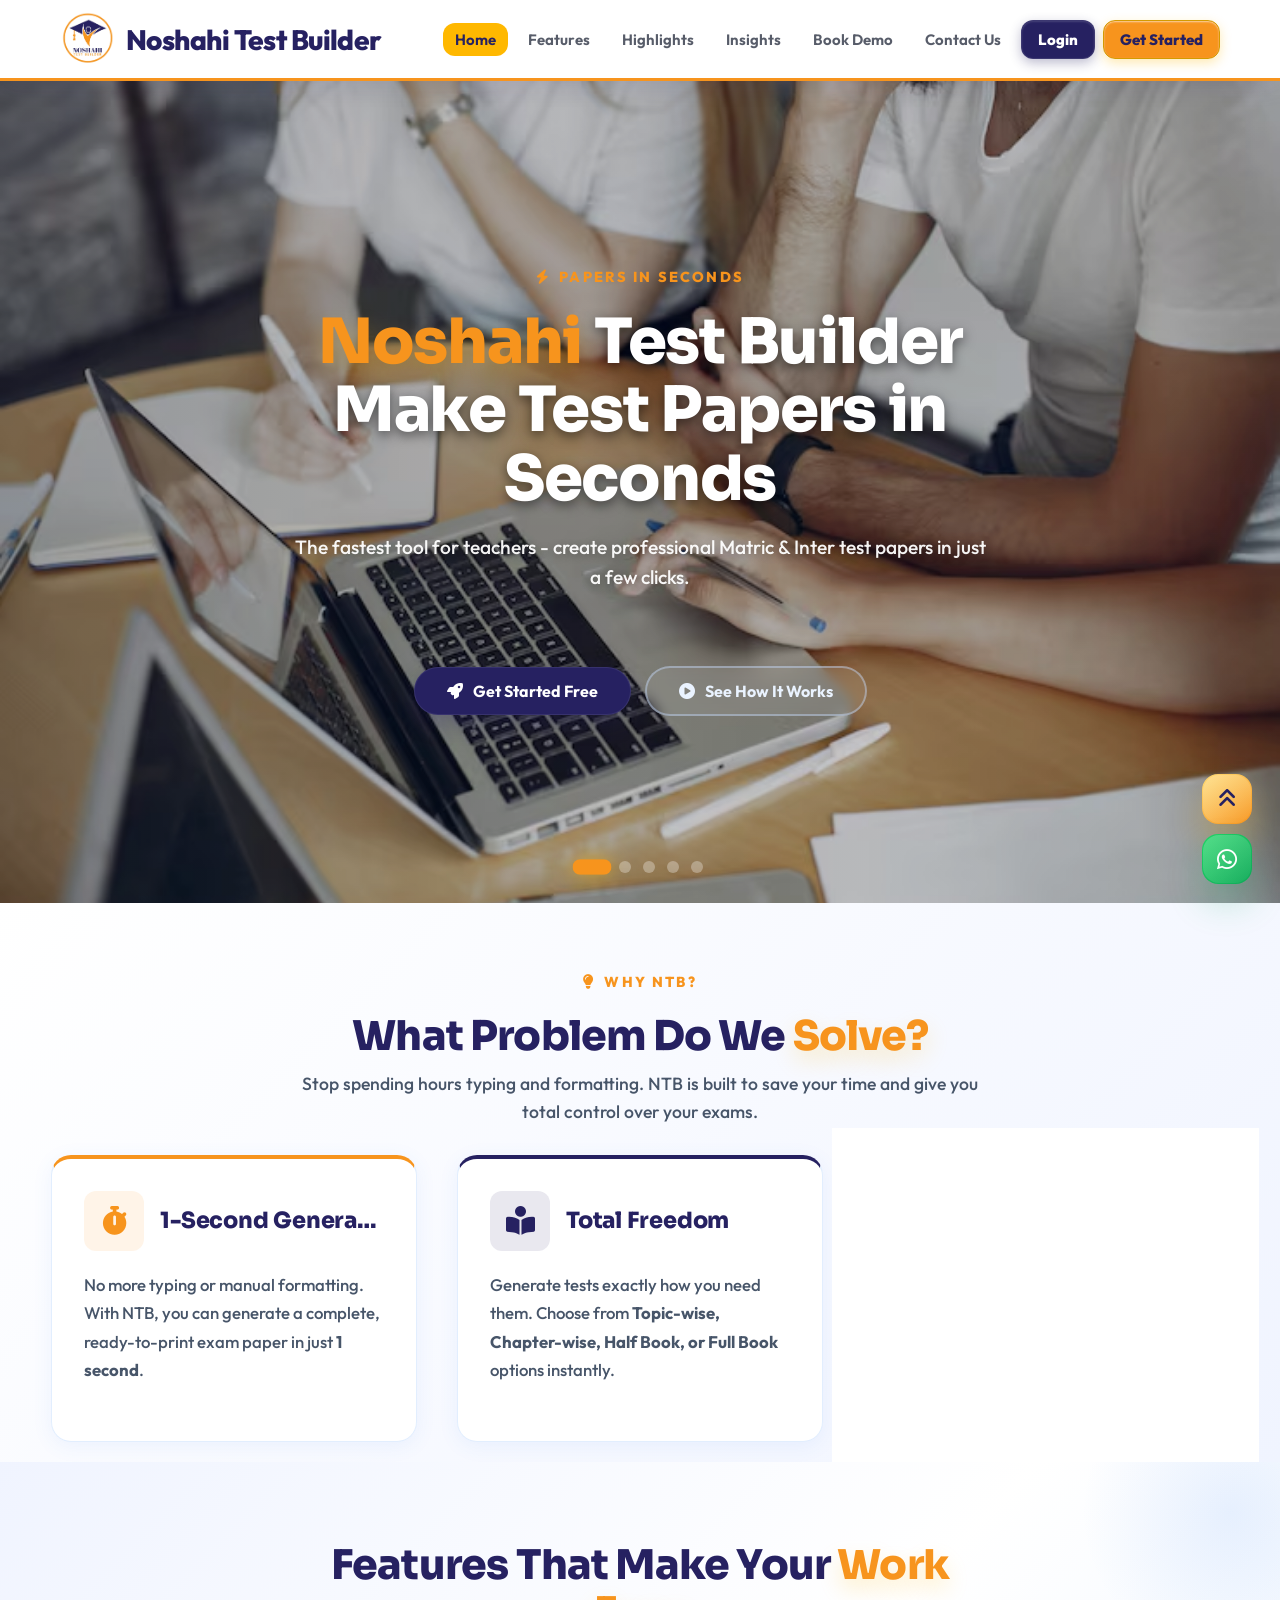
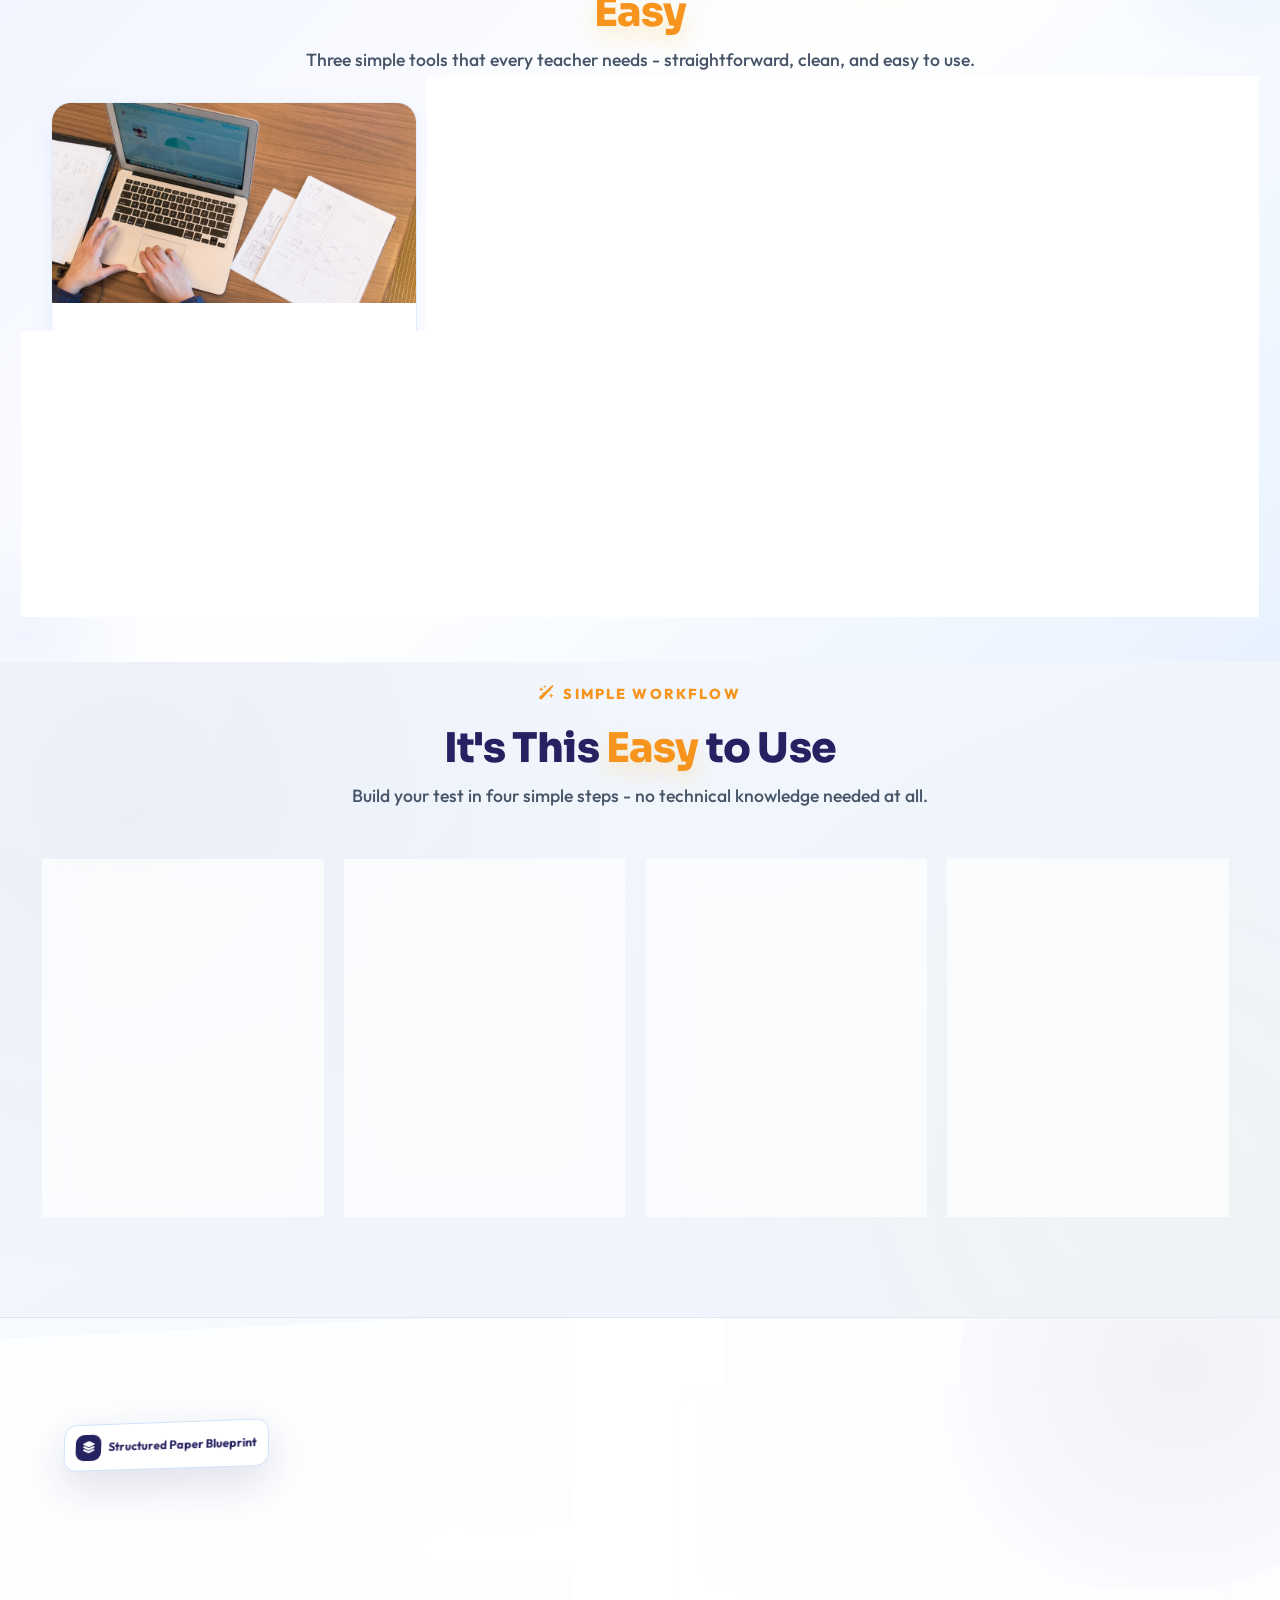
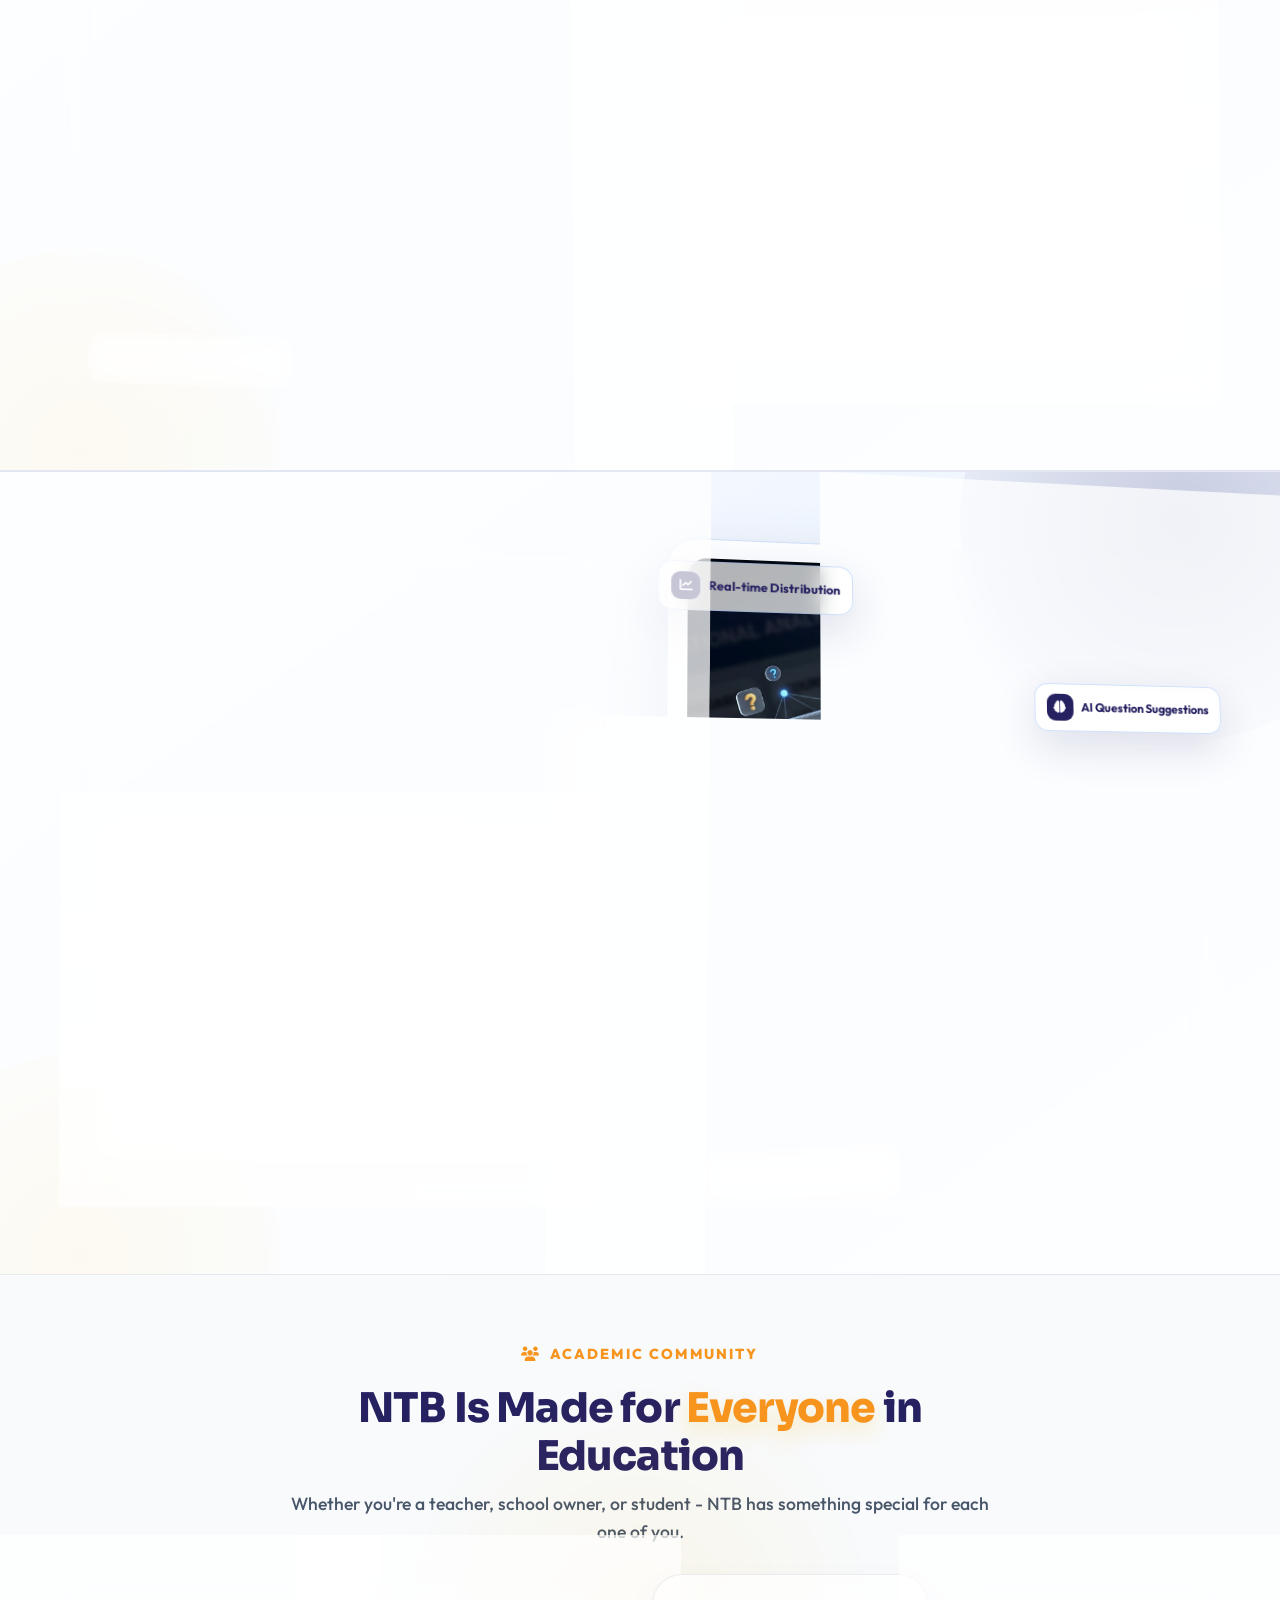
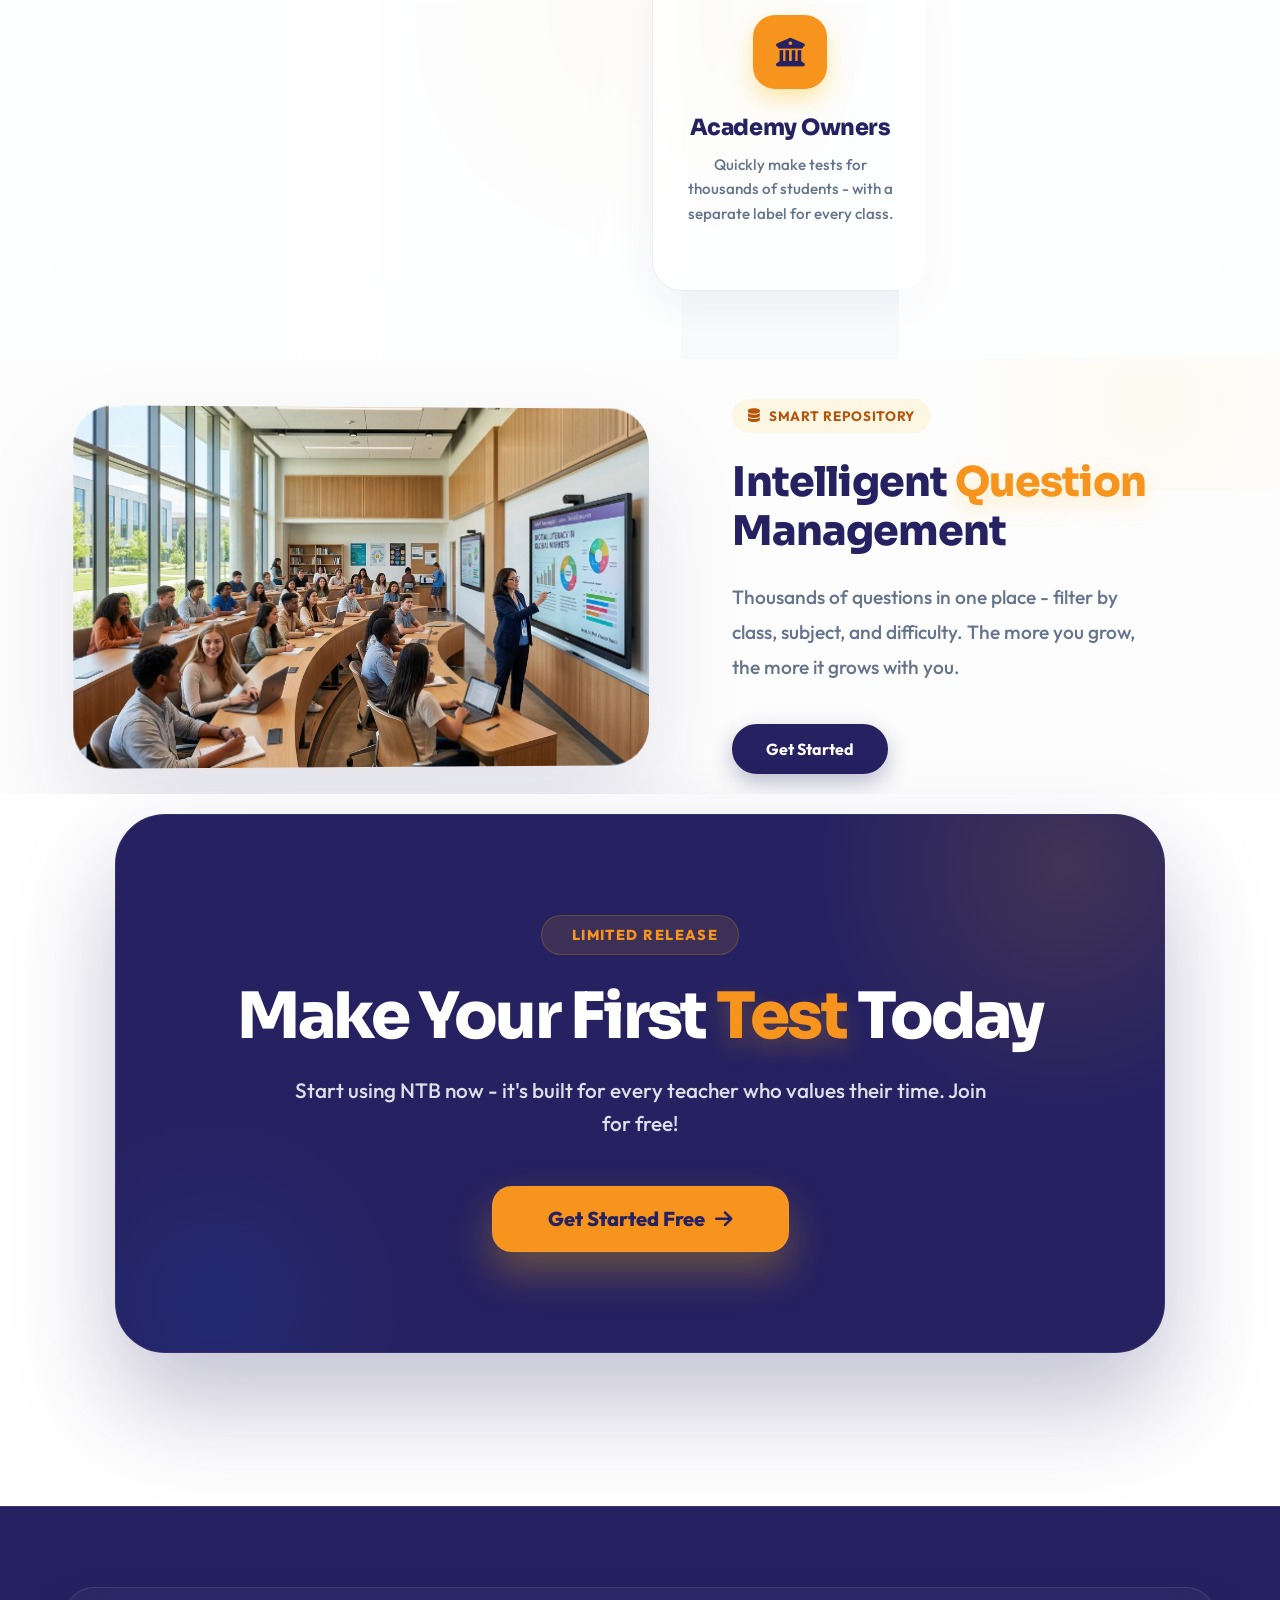
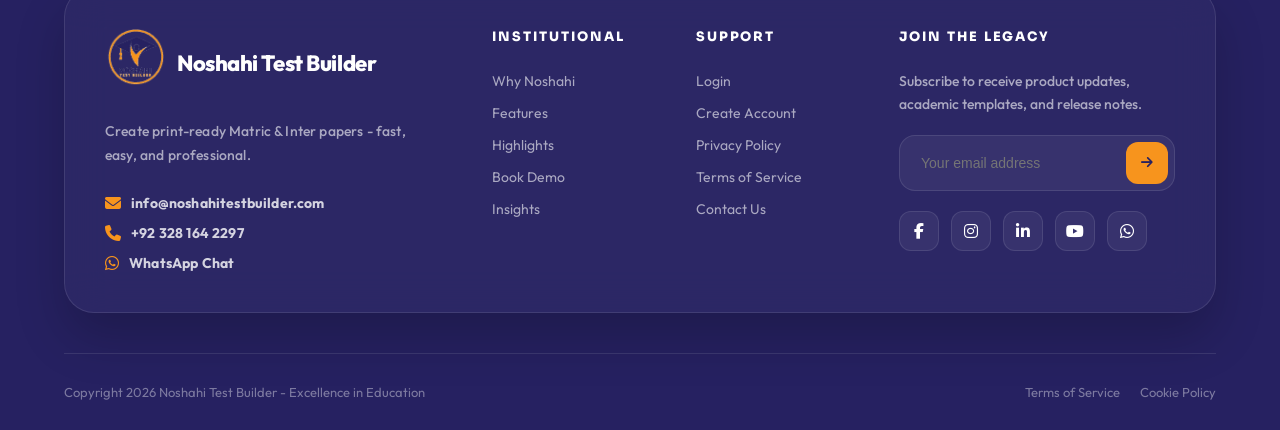
==== commit c5c95043: "chang" ====
--- a/index.html
+++ b/index.html
@@ -58,11 +58,16 @@
     h4 {
       font-family: "Sora", sans-serif;
       letter-spacing: -0.02em;
+      text-rendering: optimizeLegibility;
+      -webkit-font-smoothing: antialiased;
+      -moz-osx-font-smoothing: grayscale;
+      font-weight: 800;
     }
 
     p {
       color: var(--text-muted);
       line-height: 1.7;
+      font-weight: 500;
     }
 
     .container {
@@ -81,14 +86,22 @@
     }
 
     .section-head h2 {
-      font-size: clamp(1.78rem, 3vw, 2.62rem);
+      font-size: clamp(1.95rem, 3.2vw, 2.75rem);
       margin-bottom: 10px;
+      font-weight: 800;
+      letter-spacing: -0.02em;
+      color: #262161;
+      text-rendering: optimizeLegibility;
+      -webkit-font-smoothing: antialiased;
+      -moz-osx-font-smoothing: grayscale;
+      line-height: 1.15;
     }
 
     .section-head p {
-      color: #4e658f;
+      color: #475569;
       font-size: 1.1rem;
       line-height: 1.6;
+      font-weight: 500;
     }
 
     .brand-word {
@@ -425,19 +438,27 @@
 
     .glass-overlay h1 {
       color: #ffffff;
-      font-size: clamp(2.2rem, 5vw, 3.8rem);
+      font-size: clamp(2.3rem, 5vw, 3.9rem);
       font-weight: 800;
       line-height: 1.1;
       margin-bottom: 18px;
-      text-shadow: 0 8px 20px rgba(0, 0, 0, 0.4);
+      text-shadow: 0 4px 12px rgba(0, 0, 0, 0.5);
+      letter-spacing: -0.02em;
+      text-rendering: optimizeLegibility;
+      -webkit-font-smoothing: antialiased;
+      -moz-osx-font-smoothing: grayscale;
     }
 
     .glass-overlay p {
-      color: rgba(255, 255, 255, 0.9);
+      color: rgba(255, 255, 255, 0.95);
       font-size: clamp(1rem, 2vw, 1.2rem);
       margin-bottom: 35px;
       max-width: 700px;
       margin-inline: auto;
+      font-weight: 500;
+      line-height: 1.6;
+      text-shadow: 0 2px 8px rgba(0, 0, 0, 0.3);
+    }
       line-height: 1.6;
     }
 
@@ -729,6 +750,10 @@
       color: #262161;
       position: relative;
       z-index: 1;
+      font-weight: 800;
+      text-rendering: optimizeLegibility;
+      -webkit-font-smoothing: antialiased;
+      -moz-osx-font-smoothing: grayscale;
     }
 
 
@@ -832,6 +857,10 @@
       white-space: nowrap;
       overflow: hidden;
       text-overflow: ellipsis;
+      text-rendering: optimizeLegibility;
+      -webkit-font-smoothing: antialiased;
+      -moz-osx-font-smoothing: grayscale;
+      letter-spacing: -0.01em;
     }
 
     .feature-card:hover .feature-content h3 {
@@ -839,12 +868,13 @@
     }
 
     .feature-content p {
-      color: #64748b;
+      color: #475569;
       line-height: 1.7;
       margin-bottom: 24px;
       font-size: 0.95rem;
       flex: 1;
       transition: color 0.3s ease;
+      font-weight: 500;
     }
 
     .feature-card:hover .feature-content p {
@@ -1108,13 +1138,18 @@
       margin-bottom: 15px;
       letter-spacing: -0.01em;
       transition: color 0.4s ease;
+      text-rendering: optimizeLegibility;
+      -webkit-font-smoothing: antialiased;
+      -moz-osx-font-smoothing: grayscale;
+      line-height: 1.3;
     }
 
     .workflow-card p {
-      color: #64748b;
+      color: #475569;
       line-height: 1.7;
       font-size: 1rem;
       margin: 0;
+      font-weight: 500;
     }
 
     .workflow-card:hover h3 {
@@ -1343,16 +1378,23 @@
     }
 
     .showcase-side h2 {
-      font-size: clamp(1.8rem, 3.2vw, 2.56rem);
+      font-size: clamp(1.9rem, 3.2vw, 2.65rem);
       color: #262161;
       margin-bottom: 12px;
       line-height: 1.2;
+      font-weight: 800;
+      letter-spacing: -0.02em;
+      text-rendering: optimizeLegibility;
+      -webkit-font-smoothing: antialiased;
+      -moz-osx-font-smoothing: grayscale;
     }
 
     .showcase-side p {
-      color: #4e658f;
+      color: #475569;
       margin-bottom: 24px;
       font-size: 1.05rem;
+      font-weight: 500;
+      line-height: 1.6;
     }
 
     .showcase-mini-grid {
@@ -2875,13 +2917,17 @@
           </a>
           <p>Create print-ready Matric & Inter papers  -  fast, easy, and professional.</p>
           <div class="footer-contact">
-            <a href="mailto:support@noshahitestbuilder.com">
+            <a href="mailto:info@noshahitestbuilder.com">
               <i class="fa-solid fa-envelope"></i>
-              <span>support@noshahitestbuilder.com</span>
+              <span>info@noshahitestbuilder.com</span>
             </a>
-            <a href="tel:+923000000000">
+            <a href="tel:+923281642297">
               <i class="fa-solid fa-phone"></i>
-              <span>+92 300 000 0000</span>
+              <span>+92 328 164 2297</span>
+            </a>
+            <a href="https://wa.me/923281642297" target="_blank" rel="noopener noreferrer">
+              <i class="fa-brands fa-whatsapp"></i>
+              <span>WhatsApp Chat</span>
             </a>
           </div>
         </div>
@@ -2918,16 +2964,17 @@
             </button>
           </form>
           <div class="footer-social" aria-label="Social links">
-            <a href="#" aria-label="Facebook"><i class="fa-brands fa-facebook-f"></i></a>
-            <a href="#" aria-label="Instagram"><i class="fa-brands fa-instagram"></i></a>
-            <a href="#" aria-label="LinkedIn"><i class="fa-brands fa-linkedin-in"></i></a>
-            <a href="#" aria-label="YouTube"><i class="fa-brands fa-youtube"></i></a>
+            <a href="https://www.facebook.com/noshahitestbuilder" target="_blank" rel="noopener noreferrer" aria-label="Facebook"><i class="fa-brands fa-facebook-f"></i></a>
+            <a href="https://www.instagram.com/noshahitestbuilder" target="_blank" rel="noopener noreferrer" aria-label="Instagram"><i class="fa-brands fa-instagram"></i></a>
+            <a href="https://www.linkedin.com/company/noshahi-test-builder" target="_blank" rel="noopener noreferrer" aria-label="LinkedIn"><i class="fa-brands fa-linkedin-in"></i></a>
+            <a href="https://www.youtube.com/@noshahitestbuilder" target="_blank" rel="noopener noreferrer" aria-label="YouTube"><i class="fa-brands fa-youtube"></i></a>
+            <a href="https://wa.me/923281642297" target="_blank" rel="noopener noreferrer" aria-label="WhatsApp"><i class="fa-brands fa-whatsapp"></i></a>
           </div>
         </div>
       </div>
 
       <div class="footer-bottom">
-        <span>Ã‚ï¿½ 2026 Noshahi Test Builder  -  Excellence in Education</span>
+        <span>Copyright 2026 Noshahi Test Builder - Excellence in Education</span>
         <div>
           <a href="#">Terms of Service</a>
           <a href="#">Cookie Policy</a>
--- a/assets/ntb-shared.css
+++ b/assets/ntb-shared.css
@@ -289,20 +289,21 @@
   .site-logo {
     flex: 1;
     min-width: 0;
-    gap: clamp(8px, 2vw, 12px);
+    gap: clamp(10px, 2.5vw, 12px);
   }
 
   .site-logo span {
-    font-size: clamp(18px, 5.2vw, 28px);
+    font-size: clamp(22px, 6vw, 28px);
     white-space: nowrap;
     overflow: hidden;
     text-overflow: ellipsis;
     flex: 1;
     min-width: 0;
+    font-weight: 800;
   }
 
   .site-logo-img {
-    height: clamp(38px, 9vw, 50px);
+    height: clamp(42px, 10vw, 54px);
     flex-shrink: 0;
   }
 
@@ -881,7 +882,12 @@
   }
 
   .site-logo span {
-    font-size: clamp(15px, 4.2vw, 20px);
+    font-size: clamp(20px, 5.5vw, 24px);
+    font-weight: 800;
+  }
+
+  .site-logo-img {
+    height: clamp(40px, 9.5vw, 48px);
   }
 
   .site-menu-toggle {
@@ -922,15 +928,16 @@
 
 @media (max-width: 400px) {
   .site-logo {
-    gap: 6px;
+    gap: 8px;
   }
 
   .site-logo span {
-    font-size: clamp(13px, 3.8vw, 17px);
+    font-size: clamp(18px, 5vw, 22px);
+    font-weight: 800;
   }
 
   .site-logo-img {
-    height: 34px;
+    height: clamp(38px, 9vw, 44px);
   }
 
   .site-menu-toggle {
